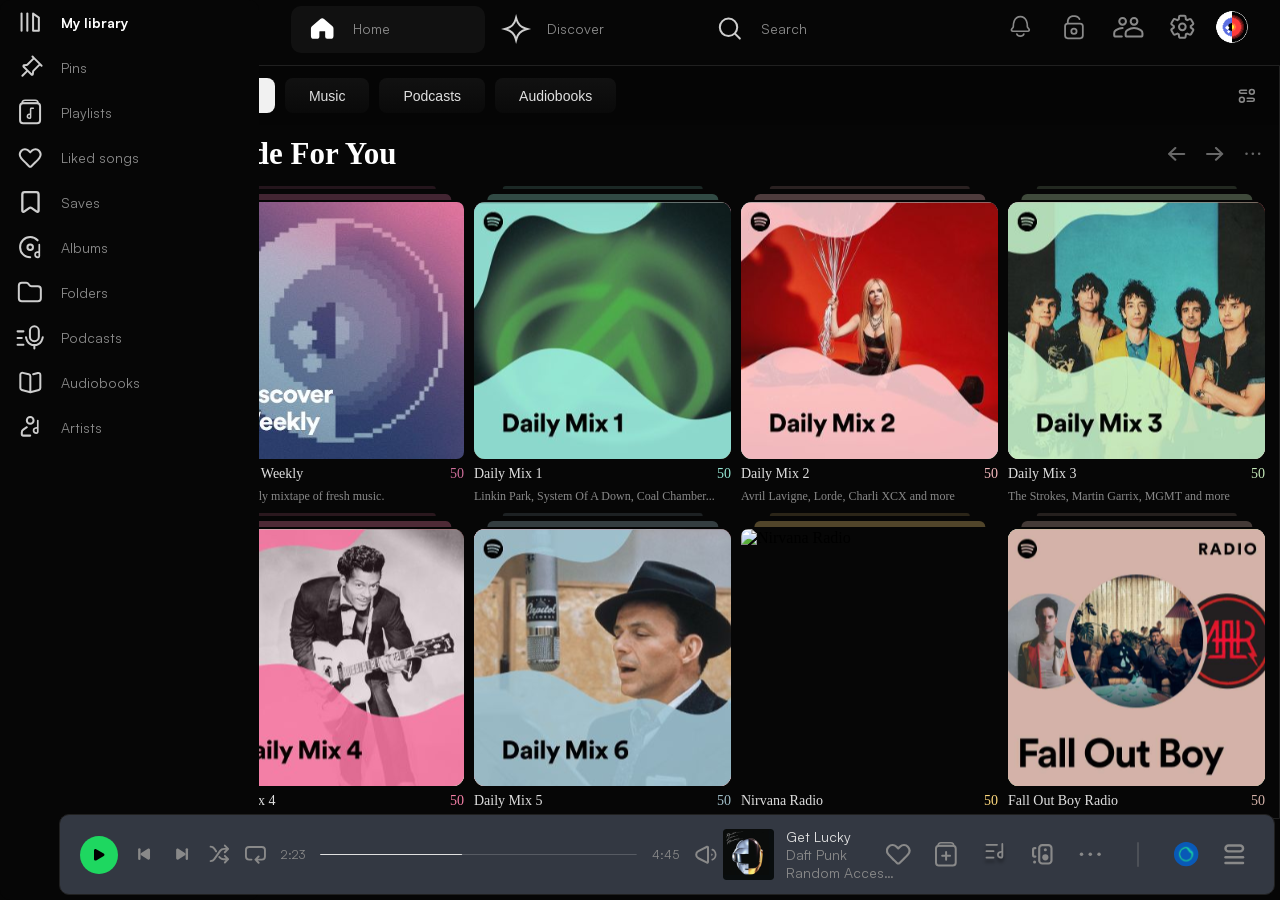
==== index.html @ 777ef6e4 "mobile-home-add-icon" ====
<!doctype html>
<html lang="en">
  <head>
    <meta charset="UTF-8" />
    <meta name="viewport" content="width=device-width, initial-scale=1.0" />
    <title>Spitify - exam group project</title>
    <link rel="stylesheet" href="/assets/fonts/fonts.css" />
    <link rel="stylesheet" href="css/style.css" />
  </head>

  <body>
    <!-- Khatia -->
    <!-- desctop header -->
    <header class="header">
      <!-- TOP NAVIGATION -->
      <nav class="header-nav">
        <ul class="nav-list">
          <li class="nav-item library-list-active">
            <a href="#">
              <img src="assets/icons/home.svg" alt="Homeicon" />
              <span>Home</span>
            </a>
          </li>

          <li class="nav-item">
            <a href="#">
              <img src="assets/icons/discover.svg" alt="Discovericon" />
              <span>Discover</span>
            </a>
          </li>

          <li class="nav-item">
            <a href="#">
              <img src="assets/icons/search.svg" alt="Search icon" />
              <span>Search</span>
            </a>
          </li>
        </ul>
      </nav>

      <!-- RIGHT SIDE ICONS -->
      <div class="header-actions">
        <button class="icon-btn">
          <img src="assets/icons/bell.svg" alt="Notifications" />
        </button>

        <button class="icon-btn">
          <img src="assets/icons/lock.svg" alt="Security" />
        </button>

        <button class="icon-btn">
          <img src="assets/icons/users.svg" alt="Users" />
        </button>

        <button class="icon-btn">
          <img src="assets/icons/settings.svg" alt="Settings" />
        </button>

        <button class="icon-btn avatar-btn">
          <img src="assets/icons/Sprite-0002 1.svg" alt="Profile" />
        </button>
      </div>
    </header>

    <!-- responsive-nav -->
    <section class="responsive-nav">
      <div>
        <a href="#">
          <img src="assets/icons/home-responsive.svg" alt="home-responsive" />
        </a>
        <p>Home</p>
      </div>
      <div>
        <a href="#">
          <img
            src="assets/icons/discover-responsive.svg"
            alt="discover-responsive"
          />
        </a>
        <p>Discover</p>
      </div>
      <div>
        <a href="#">
          <img
            src="assets/icons/search-responsive.svg"
            alt="search-responsive"
          />
        </a>
        <p>Search</p>
      </div>
      <div>
        <a href="#">
          <img
            src="assets/icons/library-responsive.svg"
            alt="library-responsive"
          />
        </a>
        <p>Library</p>
      </div>
      <div>
        <a href="#">
          <img src="assets/icons/ME-responsive.svg" alt="me-responsive" />
        </a>
        <p>Me</p>
      </div>
    </section>

    <!-- Khatia -->
    <!-- sidebar -->
    <aside class="sidebar">
      <nav class="library">
        <!-- <div class="library-header">
            <a href="#" class="library-title-link">
            </a>
          </div> -->
        <ul class="library-list">
          <li>
            <img src="/assets/icons/spotifyicon.svg" alt="library" />
            <span>My library</span>
          </li>
          <li>
            <img src="/assets/icons/pins.svg" alt="pins" />
            <span>Pins</span>
          </li>
          <li>
            <img src="assets/icons/playlist.svg" alt="playlist" />
            <span>Playlists</span>
          </li>
          <li>
            <img src="assets/icons/heart.svg" alt="heart" />
            <span>Liked songs</span>
          </li>
          <li>
            <img src="assets/icons/saves.svg" alt="saves" />
            <span>Saves</span>
          </li>
          <li>
            <img src="assets/icons/albums.svg" alt="album" />
            <span>Albums</span>
          </li>
          <li>
            <img src="assets/icons/folders.svg" alt="folders" />
            <span>Folders</span>
          </li>
          <li>
            <img src="assets/icons/podcasts.svg" alt="podcast" />
            <span>Podcasts</span>
          </li>
          <li>
            <img src="assets/icons/audiobooks.svg" alt="audiobooks" />
            <span>Audiobooks</span>
          </li>
          <li>
            <img src="assets/icons/artists.svg" alt="artists" />
            <span>Artists</span>
          </li>
        </ul>
      </nav>
    </aside>

    <main class="main-content">
      <section class="filters-section" aria-label="Content filters">
        <div class="filters">
          <button class="filter filter--active" type="button">All</button>
          <button class="filter" type="button">Music</button>
          <button class="filter" type="button">Podcasts</button>
          <button class="filter" type="button">Audiobooks</button>
        </div>

        <div class="filters-layout-action">
          <button class="icon-action" type="button" aria-label="Change layout">
            <img
              src="assets/icons/discover-icons/mobile-home-add-icon.svg"
              class="icon-action__icon"
              alt="Layout"
            />
          </button>
        </div>
      </section>

      <div class="content-wrapper">
        <section class="catalogue">
          <div class="catalogue-top">
            <h2 class="catalogue-title">Made For You</h2>

            <div class="catalogue-actions">
              <button class="catalogue-btn" type="button" aria-label="Previous">
                <img
                  src="assets/icons/card-icons/arrow-left.svg"
                  alt="Previous"
                />
              </button>
              <button class="catalogue-btn" type="button" aria-label="Next">
                <img
                  src="assets/icons/card-icons/arrow-right-top.svg"
                  alt="Next"
                />
              </button>
              <button
                class="catalogue-btn"
                type="button"
                aria-label="More options"
              >
                <img src="assets/icons/card-icons/dots.svg" alt="More" />
              </button>
            </div>
          </div>

          <div class="catalogue-grid">
            <article class="music-card">
              <a href="#" class="music-card__link">
                <div class="music-card__image-wrap">
                  <img
                    src="assets/icons/card-icons/card-1.svg"
                    class="music-card__image"
                    alt="Discover Weekly"
                  />
                </div>
                <div class="music-card__meta">
                  <span class="music-card__type">Discover Weekly</span>
                  <span class="music-card__count">50</span>
                </div>
                <p class="music-card__desc">
                  Your weekly mixtape of fresh music.
                </p>
              </a>
            </article>

            <article class="music-card">
              <a href="#" class="music-card__link">
                <div class="music-card__image-wrap">
                  <img
                    src="assets/icons/card-icons/card-2.svg"
                    class="music-card__image"
                    alt="Daily Mix 1"
                  />
                </div>
                <div class="music-card__meta">
                  <span class="music-card__type">Daily Mix 1</span>
                  <span class="music-card__count">50</span>
                </div>
                <p class="music-card__desc">
                  Linkin Park, System Of A Down, Coal Chamber...
                </p>
              </a>
            </article>

            <article class="music-card">
              <a href="#" class="music-card__link">
                <div class="music-card__image-wrap">
                  <img
                    src="assets/icons/card-icons/card-3.svg"
                    class="music-card__image"
                    alt="Daily Mix 2"
                  />
                </div>
                <div class="music-card__meta">
                  <span class="music-card__type">Daily Mix 2</span>
                  <span class="music-card__count">50</span>
                </div>
                <p class="music-card__desc">
                  Avril Lavigne, Lorde, Charli XCX and more
                </p>
              </a>
            </article>

            <article class="music-card">
              <a href="#" class="music-card__link">
                <div class="music-card__image-wrap">
                  <img
                    src="assets/icons/card-icons/card-4.svg"
                    class="music-card__image"
                    alt="Daily Mix 3"
                  />
                </div>
                <div class="music-card__meta">
                  <span class="music-card__type">Daily Mix 3</span>
                  <span class="music-card__count">50</span>
                </div>
                <p class="music-card__desc">
                  The Strokes, Martin Garrix, MGMT and more
                </p>
              </a>
            </article>

            <article class="music-card">
              <a href="#" class="music-card__link">
                <div class="music-card__image-wrap">
                  <img
                    src="assets/icons/card-icons/card-5.svg"
                    class="music-card__image"
                    alt="Daily Mix 4"
                  />
                </div>
                <div class="music-card__meta">
                  <span class="music-card__type">Daily Mix 4</span>
                  <span class="music-card__count">50</span>
                </div>
                <p class="music-card__desc">
                  Chuck Berry, Elvis Presley, Roy Orbison and more
                </p>
              </a>
            </article>

            <article class="music-card">
              <a href="#" class="music-card__link">
                <div class="music-card__image-wrap">
                  <img
                    src="assets/icons/card-icons/card-6.svg"
                    class="music-card__image"
                    alt="Daily Mix 5"
                  />
                </div>
                <div class="music-card__meta">
                  <span class="music-card__type">Daily Mix 5</span>
                  <span class="music-card__count">50</span>
                </div>
                <p class="music-card__desc">
                  Frank Sinatra, Gerhard Trede, Dean Martin and more
                </p>
              </a>
            </article>

            <article class="music-card">
              <a href="#" class="music-card__link">
                <div class="music-card__image-wrap">
                  <img
                    src="assets/icons/card-icons/card-7.svg"
                    class="music-card__image"
                    alt="Nirvana Radio"
                  />
                </div>
                <div class="music-card__meta">
                  <span class="music-card__type">Nirvana Radio</span>
                  <span class="music-card__count">50</span>
                </div>
                <p class="music-card__desc">
                  The Strokes, Martin Garrix, MGMT and more
                </p>
              </a>
            </article>

            <article class="music-card">
              <a href="#" class="music-card__link">
                <div class="music-card__image-wrap">
                  <img
                    src="assets/icons/card-icons/card-8.svg"
                    class="music-card__image"
                    alt="Fall Out Boy Radio"
                  />
                </div>
                <div class="music-card__meta">
                  <span class="music-card__type">Fall Out Boy Radio</span>
                  <span class="music-card__count">50</span>
                </div>
                <p class="music-card__desc">
                  With Panic! At The Disco, The All-American Rejects...
                </p>
              </a>
            </article>
          </div>
        </section>

        <section class="catalogue">
          <div class="catalogue-top">
            <h2 class="catalogue-title">Your top mixes</h2>

            <div class="catalogue-actions">
              <button class="catalogue-btn" type="button" aria-label="Previous">
                <img
                  src="assets/icons/card-icons/arrow-left.svg"
                  alt="Previous"
                />
              </button>
              <button class="catalogue-btn" type="button" aria-label="Next">
                <img
                  src="assets/icons/card-icons/arrow-right-top.svg"
                  alt="Next"
                />
              </button>
              <button
                class="catalogue-btn"
                type="button"
                aria-label="More options"
              >
                <img src="assets/icons/card-icons/dots.svg" alt="More" />
              </button>
            </div>
          </div>

          <div class="catalogue-grid">
            <article class="mix-card">
              <a href="#" class="mix-card__link">
                <div class="mix-card__image-wrap">
                  <img
                    src="assets/icons/card-icons/mix1.svg"
                    class="mix-card__image"
                    alt="Rock Mix"
                  />
                </div>
                <div class="mix-card__meta">
                  <span class="mix-card__type">Rock Mix</span>
                  <span class="mix-card__count">50</span>
                </div>
                <p class="mix-card__desc">
                  Red Hot Chili Peppers, R.E.M., Guns N’ Roses...
                </p>
              </a>
            </article>

            <article class="mix-card">
              <a href="#" class="mix-card__link">
                <div class="mix-card__image-wrap">
                  <img
                    src="assets/icons/card-icons/mix2.svg"
                    class="mix-card__image"
                    alt="Chill Mix"
                  />
                </div>
                <div class="mix-card__meta">
                  <span class="mix-card__type">Chill Mix</span>
                  <span class="mix-card__count">50</span>
                </div>
                <p class="mix-card__desc">
                  MF DOOM, Daft Punk, The Chainsmokers, and more
                </p>
              </a>
            </article>

            <article class="mix-card">
              <a href="#" class="mix-card__link">
                <div class="mix-card__image-wrap">
                  <img
                    src="assets/icons/card-icons/mix3.svg"
                    class="mix-card__image"
                    alt="Pop Mix"
                  />
                </div>
                <div class="mix-card__meta">
                  <span class="mix-card__type">Pop Mix</span>
                  <span class="mix-card__count">50</span>
                </div>
                <p class="mix-card__desc">
                  Red Hot Chili Peppers, R.E.M., Guns N' Roses...
                </p>
              </a>
            </article>

            <article class="mix-card">
              <a href="#" class="mix-card__link">
                <div class="mix-card__image-wrap">
                  <img
                    src="assets/icons/card-icons/mix4.svg"
                    class="mix-card__image"
                    alt="Daft Punk Mix"
                  />
                </div>
                <div class="mix-card__meta">
                  <span class="mix-card__type">Daft Punk Mix</span>
                  <span class="mix-card__count">50</span>
                </div>
                <p class="mix-card__desc">Daft Punk, MGMT, Muse and more</p>
              </a>
            </article>

            <article class="mix-card">
              <a href="#" class="mix-card__link">
                <div class="mix-card__image-wrap">
                  <img
                    src="assets/icons/card-icons/mix5.svg"
                    class="mix-card__image"
                    alt="Happy Mix"
                  />
                </div>
                <div class="mix-card__meta">
                  <span class="mix-card__type">Happy Mix</span>
                  <span class="mix-card__count">50</span>
                </div>
                <p class="mix-card__desc">
                  The Turtles, Van Morrison, ABBA and more
                </p>
              </a>
            </article>

            <article class="mix-card">
              <a href="#" class="mix-card__link">
                <div class="mix-card__image-wrap">
                  <img
                    src="assets/icons/card-icons/mix6.svg"
                    class="mix-card__image"
                    alt="David Bowie Mix"
                  />
                </div>
                <div class="mix-card__meta">
                  <span class="mix-card__type">David Bowie Mix</span>
                  <span class="mix-card__count">50</span>
                </div>
                <p class="mix-card__desc">Soft Cell, The Who and The Clash</p>
              </a>
            </article>

            <article class="mix-card">
              <a href="#" class="mix-card__link">
                <div class="mix-card__image-wrap">
                  <img
                    src="assets/icons/card-icons/mix7.svg"
                    class="mix-card__image"
                    alt="Upbeat Mix"
                  />
                </div>
                <div class="mix-card__meta">
                  <span class="mix-card__type">Upbeat Mix</span>
                  <span class="mix-card__count">50</span>
                </div>
                <p class="mix-card__desc">
                  Kylie Minogue, Charli XCX, Cage The Elephant and...
                </p>
              </a>
            </article>

            <article class="mix-card">
              <a href="#" class="mix-card__link">
                <div class="mix-card__image-wrap">
                  <img
                    src="assets/icons/card-icons/mix8.svg"
                    class="mix-card__image"
                    alt="60s Mix"
                  />
                </div>
                <div class="mix-card__meta">
                  <span class="mix-card__type">60s Mix</span>
                  <span class="mix-card__count">50</span>
                </div>
                <p class="mix-card__desc">
                  Chuck Berry, Skeeter David, Van Morrison and...
                </p>
              </a>
            </article>
          </div>
        </section>

        <section class="catalogue catalogue-artists">
          <div class="catalogue-top">
            <h2 class="catalogue-title">Your favorite artists</h2>

            <div class="catalogue-actions">
              <button class="catalogue-btn" type="button" aria-label="Previous">
                <img
                  src="assets/icons/card-icons/arrow-left.svg"
                  alt="Previous"
                />
              </button>
              <button class="catalogue-btn" type="button" aria-label="Next">
                <img
                  src="assets/icons/card-icons/arrow-right-top.svg"
                  alt="Next"
                />
              </button>
              <button
                class="catalogue-btn"
                type="button"
                aria-label="More options"
              >
                <img src="assets/icons/card-icons/dots.svg" alt="More" />
              </button>
            </div>
          </div>

          <div class="artists-grid">
            <article class="artist-card">
              <a href="#" class="artist-card__link">
                <img
                  src="assets/icons/card-icons/artist1.svg"
                  class="artist-image"
                  alt="Artist 1"
                />
              </a>
            </article>

            <article class="artist-card">
              <a href="#" class="artist-card__link">
                <img
                  src="assets/icons/card-icons/artist2.svg"
                  class="artist-image"
                  alt="Artist 2"
                />
              </a>
            </article>

            <article class="artist-card">
              <a href="#" class="artist-card__link">
                <img
                  src="assets/icons/card-icons/artist3.svg"
                  class="artist-image"
                  alt="Artist 3"
                />
              </a>
            </article>
          </div>
        </section>
      </div>
    </main>

    <!-- footer player -->
    <!-- Ani -->
    <footer class="footer-player">
      <!--Player left section-->
      <section class="player-left">
        <div class="left-side-icons">
          <button class="btn-play" aria-label="Start" id="start-btn">
            <img
              src="./assets/icons/player-icons/player-start-icon.svg"
              alt="Start button"
            />
          </button>
          <button
            class="btn-play when-click"
            aria-label="Play"
            id="playing-btn"
          >
            <img
              src="./assets/icons/player-icons/player-playing-icon.svg"
              alt="Plaing button"
            />
          </button>
          <button class="btn-icon" aria-label="Previous">
            <img
              src="./assets/icons/player-icons/player-left-arrow.svg"
              alt="Previous"
              class="btn-icon__svg"
            />
          </button>
          <button class="btn-icon" aria-label="Next">
            <img
              src="./assets/icons/player-icons/player-right-arrow.svg"
              alt="Next"
              class="btn-icon__svg"
            />
          </button>
          <button class="btn-icon" aria-label="Shuffle">
            <img
              src="./assets/icons/player-icons/player-shuffle-icon.svg"
              alt="Shuffle"
              class="btn-icon__svg btn-icon__svg--active"
            />
          </button>
          <button class="btn-icon" aria-label="Repeat">
            <img
              src="./assets/icons/player-icons/player-resume-icon.svg"
              alt="Repeat"
              class="btn-icon__svg"
            />
          </button>
          <time class="player-time">2:23</time>
          <img
            class="player__progress-line"
            src="./assets/icons/player-icons/player-line.svg"
            alt="progress line"
          />
          <time class="player-time">4:45</time>
          <button class="voice-btn" aria-label="Voice Control">
            <img
              src="./assets/icons/player-icons/player-voice-icon.svg"
              alt="Voice control"
              class="btn-icon__svg"
            />
          </button>
          <audio
            src="./assets/icons/player-icons/player-mp3/DaftPunk-GetLucky.mp3"
            id="music-file"
          ></audio>
        </div>
      </section>

      <!--Player center section-->
      <section class="player-center">
        <div class="progress-container">
          <div class="mini-track">
            <img
              src="./assets/icons/player-icons/player-album-icon.svg"
              alt="Get Lucky Cover"
              class="mini-track__img"
            />
            <div class="mini-track__text">
              <h4 class="mini-track__title desktop-text">Get Lucky</h4>
              <!--in mobile it will be hidden-->
              <h4 class="mini-track__title mobile-text">
                Get Lucky (feat. Pharrell Williams and Nile Rodgers)
                <!--in desktop it will be hidden-->
              </h4>
              <p class="mini-track__artist">Daft Punk</p>
              <p class="mini-track__album">Random Access Memories</p>
            </div>
          </div>
        </div>
      </section>

      <!--Player right section-->
      <section class="player-right">
        <div class="footer-right-icons">
          <button class="btn-icon">
            <img
              src="./assets/icons/player-icons/player-heart-icon.svg"
              alt="Like"
              class="btn-icon__svg"
            />
          </button>
          <button class="btn-icon">
            <img
              src="./assets/icons/player-icons/player-square-icon.svg"
              alt="Add"
              class="btn-icon__svg"
            />
          </button>
          <button class="btn-icon">
            <img
              src="./assets/icons/player-icons/player-music-icon.svg"
              alt="Microphone"
              class="btn-icon__svg"
            />
          </button>
          <button class="btn-icon">
            <img
              src="./assets/icons/player-icons/player-mobiles-icon.svg"
              alt="Layer Group"
              class="btn-icon__svg"
            />
          </button>
          <button class="btn-icon">
            <img
              src="./assets/icons/player-icons/player-dots-icon.svg"
              alt="Dots"
              class="btn-icon__svg"
            />
          </button>
          <span class="btn-icon">
            <img
              src="./assets/icons/player-icons/player-right-line-icon.svg"
              alt="line"
              class="btn-icon__svg"
            />
          </span>

          <div class="btn-icon">
            <img
              src="./assets/icons/player-icons/player-blue-icon.svg"
              alt="profile icon"
              class="btn-icon__svg"
            />
          </div>

          <button class="btn-icon">
            <img
              src="./assets/icons/player-icons/player-burger-icon.svg"
              alt="burger icon"
              class="btn-icon__svg"
            />
          </button>
        </div>
      </section>
    </footer>
    <script src="script.js"></script>
  </body>
</html>
---- assets/fonts/fonts.css ----
@font-face {
    font-family: 'Satoshi';
    src: url('./Satoshi_Complete/Fonts/TTF/Satoshi-Variable.ttf');
}
---- css/style.css ----
/* ============================
   SPOTIFY PROJECT VARIABLES
   ============================ */
/* =====================
   Flexbox Layout Mixin
   ===================== */
/* =====================
   Text Truncate Mixin
   ===================== */
/* =====================
   Text Fade Right Mixin
   ===================== */
/* =====================
   Hide Elements Mixin
   ===================== */
.responsive-nav {
  display: none;
}

@media (max-width: 1086px) {
  .header-actions .icon-btn:not(:last-child) {
    display: none;
  }
}
@media (max-width: 1020px) {
  .nav-item.active {
    background-color: transparent;
    border-radius: 0;
  }
}
@media (max-width: 768px) {
  .header {
    display: none !important;
  }
  .sidebar {
    display: none;
  }
  .main-layout {
    background-color: black;
  }
  .responsive-nav {
    position: fixed;
    bottom: 0;
    left: 0;
    width: 100%;
    z-index: 1500;
    position: fixed;
    bottom: 0;
    height: 95px;
    display: flex;
    align-items: center;
    justify-content: space-around;
    text-align: center;
    background: linear-gradient(180deg, rgba(17, 17, 17, 0.85) 0%, #111111 42.62%);
  }
  .responsive-nav div {
    display: flex;
    flex-direction: column;
    align-items: center;
    justify-content: center;
    gap: 6px;
  }
  .responsive-nav p {
    color: #898989;
    font-family: "Satoshi";
    font-size: 12px;
    letter-spacing: 3%;
    margin: 0;
  }
}
html,
body {
  height: 100%;
  margin: 0;
  overflow: hidden;
}

.main-content {
  width: 100%;
  min-width: 0;
  min-height: 0;
  height: 100%;
  flex: 1 1 auto;
  background: #060606;
  border: 1px solid #202020;
  border-radius: 10px 0 0 10px;
  display: flex;
  flex-direction: column;
  overflow-x: hidden;
  overflow-y: auto;
  scrollbar-width: none;
  -ms-overflow-style: none;
}
.main-content::-webkit-scrollbar {
  width: 0;
  height: 0;
  display: none;
}

.filters-section {
  position: sticky;
  top: 0;
  z-index: 20;
  min-height: 59px;
  padding: 0 16px;
  display: flex;
  align-items: center;
  justify-content: space-between;
  background: rgba(6, 6, 6, 0.88);
  backdrop-filter: blur(40px);
}

.filters {
  display: inline-flex;
  align-items: center;
  gap: 10px;
  min-height: 35px;
}

.filter {
  height: 35px;
  padding: 0 24px;
  border: none;
  border-radius: 8px;
  display: inline-flex;
  align-items: center;
  justify-content: center;
  background: linear-gradient(180deg, rgba(19, 19, 19, 0.9) 0%, rgba(10, 10, 10, 0.9) 100%);
  color: #e0e0e0;
  font-size: 14px;
  line-height: 1;
  cursor: pointer;
}
.filter--active {
  background: #f1f1f1;
  color: #111;
  font-weight: 600;
}

.filters-layout-action {
  display: flex;
  align-items: center;
}

.icon-action__icon {
  width: 41px !important;
  height: 41px !important;
}

.icon-action {
  width: 32px;
  height: 32px;
  border: none;
  border-radius: 50%;
  display: inline-flex;
  align-items: center;
  justify-content: center;
  background: transparent;
  cursor: pointer;
}
.icon-action__icon {
  width: 18px;
  height: 18px;
  object-fit: contain;
  display: block;
}

.content-wrapper {
  padding: 12px 14px 140px;
  display: flex;
  flex-direction: column;
  gap: 32px;
}

.catalogue {
  display: flex;
  flex-direction: column;
  gap: 15px;
}
.catalogue-top {
  display: flex;
  align-items: center;
  justify-content: space-between;
  gap: 16px;
}
.catalogue-title {
  color: #fff;
  font-size: 31px;
  font-weight: 700;
  line-height: 1.1;
  margin: 0;
}
.catalogue-actions {
  display: flex;
  align-items: center;
  gap: 14px;
}
.catalogue-btn {
  width: 24px;
  height: 24px;
  border: none;
  background: transparent;
  display: inline-flex;
  align-items: center;
  justify-content: center;
  cursor: pointer;
}
.catalogue-btn img {
  width: 18px;
  height: 18px;
  object-fit: contain;
  opacity: 0.75;
  display: block;
}
.catalogue-grid {
  display: grid;
  grid-template-columns: repeat(8, minmax(0, 1fr));
  gap: 10px;
  align-items: start;
}

.artists-grid {
  display: grid;
  grid-template-columns: repeat(8, minmax(0, 1fr));
  gap: 16px;
  align-items: start;
}

.music-card,
.mix-card,
.artist-card {
  width: 100%;
  min-width: 0;
}

.music-card__link,
.mix-card__link {
  width: 100%;
  display: flex;
  flex-direction: column;
  text-decoration: none;
  color: inherit;
}
.music-card__image-wrap,
.mix-card__image-wrap {
  position: relative;
  width: 100%;
  aspect-ratio: 1/1;
  margin-top: 16px;
  border-radius: 7.25px;
  overflow: visible;
}
.music-card__image-wrap::before, .music-card__image-wrap::after,
.mix-card__image-wrap::before,
.mix-card__image-wrap::after {
  content: "";
  position: absolute;
  left: 50%;
  transform: translateX(-50%);
  pointer-events: none;
}
.music-card__image-wrap::before,
.mix-card__image-wrap::before {
  top: -8px;
  width: 90%;
  height: 6px;
  border-top-left-radius: 7.25px;
  border-top-right-radius: 7.25px;
  z-index: 0;
}
.music-card__image-wrap::after,
.mix-card__image-wrap::after {
  top: -16px;
  width: 78%;
  height: 3px;
  border-top-left-radius: 7.25px;
  border-top-right-radius: 7.25px;
  z-index: 1;
}
.music-card__image,
.mix-card__image {
  position: relative;
  z-index: 2;
  width: 100%;
  height: 100%;
  object-fit: cover;
  border-radius: 7.25px;
  display: block;
}
.music-card__meta,
.mix-card__meta {
  margin-top: 8px;
  display: flex;
  align-items: center;
  justify-content: space-between;
  gap: 8px;
}
.music-card__type, .music-card__count,
.mix-card__type,
.mix-card__count {
  font-size: 14px;
  line-height: 1;
  white-space: nowrap;
}
.music-card__type,
.mix-card__type {
  color: #e0e0e0;
}
.music-card__count,
.mix-card__count {
  flex-shrink: 0;
}
.music-card__desc,
.mix-card__desc {
  margin-top: 8px;
  color: #898989;
  font-size: 12px;
  line-height: 1.2;
  display: -webkit-box;
  -webkit-box-orient: vertical;
  -webkit-line-clamp: 2;
  line-clamp: 2;
  overflow: hidden;
}

.artist-card__link {
  width: 100%;
  display: flex;
  text-decoration: none;
  color: inherit;
}
.artist-card__image {
  width: 100%;
  aspect-ratio: 1/1;
  object-fit: contain;
  display: block;
}

/* Music card colors */
.music-card:nth-child(1) .music-card__image-wrap::before {
  background: rgba(206, 110, 154, 0.3);
}
.music-card:nth-child(1) .music-card__image-wrap::after {
  background: rgba(206, 110, 154, 0.15);
}
.music-card:nth-child(1) .music-card__count {
  color: #ce6e9a;
}
.music-card:nth-child(2) .music-card__image-wrap::before {
  background: rgba(149, 230, 211, 0.3);
}
.music-card:nth-child(2) .music-card__image-wrap::after {
  background: rgba(149, 230, 211, 0.15);
}
.music-card:nth-child(2) .music-card__count {
  color: #95e6d3;
}
.music-card:nth-child(3) .music-card__image-wrap::before {
  background: rgba(244, 184, 189, 0.3);
}
.music-card:nth-child(3) .music-card__image-wrap::after {
  background: rgba(244, 184, 189, 0.15);
}
.music-card:nth-child(3) .music-card__count {
  color: #f4b8bd;
}
.music-card:nth-child(4) .music-card__image-wrap::before {
  background: rgba(195, 231, 183, 0.3);
}
.music-card:nth-child(4) .music-card__image-wrap::after {
  background: rgba(195, 231, 183, 0.15);
}
.music-card:nth-child(4) .music-card__count {
  color: #c3e7b7;
}
.music-card:nth-child(5) .music-card__image-wrap::before {
  background: rgba(243, 127, 166, 0.3);
}
.music-card:nth-child(5) .music-card__image-wrap::after {
  background: rgba(243, 127, 166, 0.15);
}
.music-card:nth-child(5) .music-card__count {
  color: #f37fa6;
}
.music-card:nth-child(6) .music-card__image-wrap::before {
  background: rgba(160, 190, 200, 0.3);
}
.music-card:nth-child(6) .music-card__image-wrap::after {
  background: rgba(160, 190, 200, 0.15);
}
.music-card:nth-child(6) .music-card__count {
  color: #a0bec8;
}
.music-card:nth-child(7) .music-card__image-wrap::before {
  background: rgba(253, 216, 125, 0.3);
}
.music-card:nth-child(7) .music-card__image-wrap::after {
  background: rgba(253, 216, 125, 0.15);
}
.music-card:nth-child(7) .music-card__count {
  color: #fdd87d;
}
.music-card:nth-child(8) .music-card__image-wrap::before {
  background: rgba(212, 178, 169, 0.3);
}
.music-card:nth-child(8) .music-card__image-wrap::after {
  background: rgba(212, 178, 169, 0.15);
}
.music-card:nth-child(8) .music-card__count {
  color: #d4b2a9;
}

/* Mix card colors */
.mix-card:nth-child(1) .mix-card__image-wrap::before {
  background: rgba(199, 255, 0, 0.3);
}
.mix-card:nth-child(1) .mix-card__image-wrap::after {
  background: rgba(199, 255, 0, 0.15);
}
.mix-card:nth-child(1) .mix-card__count {
  color: #c7ff00;
}
.mix-card:nth-child(2) .mix-card__image-wrap::before {
  background: rgba(255, 228, 0, 0.3);
}
.mix-card:nth-child(2) .mix-card__image-wrap::after {
  background: rgba(255, 228, 0, 0.15);
}
.mix-card:nth-child(2) .mix-card__count {
  color: #ffe400;
}
.mix-card:nth-child(3) .mix-card__image-wrap::before {
  background: rgba(110, 231, 255, 0.3);
}
.mix-card:nth-child(3) .mix-card__image-wrap::after {
  background: rgba(110, 231, 255, 0.15);
}
.mix-card:nth-child(3) .mix-card__count {
  color: #6ee7ff;
}
.mix-card:nth-child(4) .mix-card__image-wrap::before {
  background: rgba(59, 91, 255, 0.3);
}
.mix-card:nth-child(4) .mix-card__image-wrap::after {
  background: rgba(59, 91, 255, 0.15);
}
.mix-card:nth-child(4) .mix-card__count {
  color: #3b5bff;
}
.mix-card:nth-child(5) .mix-card__image-wrap::before {
  background: rgba(255, 214, 231, 0.3);
}
.mix-card:nth-child(5) .mix-card__image-wrap::after {
  background: rgba(255, 214, 231, 0.15);
}
.mix-card:nth-child(5) .mix-card__count {
  color: #ffd6e7;
}
.mix-card:nth-child(6) .mix-card__image-wrap::before {
  background: rgba(255, 184, 74, 0.3);
}
.mix-card:nth-child(6) .mix-card__image-wrap::after {
  background: rgba(255, 184, 74, 0.15);
}
.mix-card:nth-child(6) .mix-card__count {
  color: #ffb84a;
}
.mix-card:nth-child(7) .mix-card__image-wrap::before {
  background: rgba(0, 255, 198, 0.3);
}
.mix-card:nth-child(7) .mix-card__image-wrap::after {
  background: rgba(0, 255, 198, 0.15);
}
.mix-card:nth-child(7) .mix-card__count {
  color: #00ffc6;
}
.mix-card:nth-child(8) .mix-card__image-wrap::before {
  background: rgba(255, 42, 158, 0.3);
}
.mix-card:nth-child(8) .mix-card__image-wrap::after {
  background: rgba(255, 42, 158, 0.15);
}
.mix-card:nth-child(8) .mix-card__count {
  color: #ff2a9e;
}

@media (max-width: 1400px) {
  .catalogue-grid,
  .artists-grid {
    grid-template-columns: repeat(4, minmax(0, 1fr));
  }
}
@media (max-width: 1024px) {
  .catalogue-grid,
  .artists-grid {
    grid-template-columns: repeat(3, minmax(0, 1fr));
  }
}
@media (max-width: 768px) {
  .filters-section {
    padding: 12px 16px;
  }
  .catalogue-grid,
  .artists-grid {
    grid-template-columns: repeat(2, minmax(0, 1fr));
  }
}
.header {
  background-color: #060606;
  display: flex;
  justify-content: space-between;
  align-items: center;
  font-family: "Satoshi";
  font-weight: 400;
  font-size: 14px;
  position: fixed;
  height: 54px;
  top: 0;
  left: 259px;
  right: 0;
  z-index: 2;
}

.nav-list {
  display: flex;
  color: #898989;
  justify-content: center;
  align-items: center;
  margin-top: 4px;
}

.nav-item {
  padding: 3px 95px 3px 11px;
}

.nav-item a {
  display: flex;
  align-items: center;
  justify-content: center;
  gap: 10px;
  letter-spacing: 3%;
}
.nav-item a:hover {
  color: #e0e0e0;
  transition: 0.3s ease;
}
.nav-item a img {
  filter: brightness(1.5);
}

.header-actions {
  display: flex;
  align-items: center;
  gap: 13px;
}

html, body {
  margin: 0;
  padding: 0;
  box-sizing: border-box;
}

h1, h2, h3 {
  margin: 0;
  padding: 0;
}

button {
  background: none;
  border: none;
  cursor: pointer;
  padding: 0;
  display: flex;
  align-items: center;
  outline: none;
}

.footer-player {
  position: fixed;
  bottom: 0;
  right: 0;
  width: 95%;
  max-width: 1491px;
  background-color: #333842;
  border-radius: 10px;
  border: 1px solid #202020;
  padding: 0 20px 0 20px;
  display: flex;
  justify-content: space-between;
  align-items: center;
  gap: 5px;
  height: 81px;
  margin-bottom: 5px;
  margin-right: 5px;
  z-index: 1000;
}
.footer-player .player-left {
  display: flex;
  justify-content: flex-start;
  align-items: center;
  gap: 15px;
  flex: 0 1 auto;
  min-width: 0;
}
.footer-player .player-left .left-side-icons {
  display: flex;
  justify-content: flex-start;
  align-items: center;
  gap: 15px;
  flex-shrink: 0;
}
.footer-player .player-left .btn-play {
  width: 38px;
  height: 38px;
  background-color: #1ed760;
  border-radius: 50%;
  display: flex;
  justify-content: center;
  align-items: center;
  gap: 0;
  flex-shrink: 0;
}
.footer-player .player-left .when-click {
  display: none;
}
.footer-player .player-left .player-time {
  font-family: "satoshi", sans-serif;
  font-size: 0.75rem;
  font-weight: 400;
  color: #898989;
  white-space: nowrap;
  flex-shrink: 0;
}
@media (min-width: 768px) and (max-width: 1180px) {
  .footer-player .player-left .player-time {
    display: none;
  }
}
.footer-player .player-left .player__progress-line {
  width: 100%;
  max-width: 317px;
  min-width: 50px;
  object-fit: contain;
  cursor: pointer;
}
@media (min-width: 768px) and (max-width: 1180px) {
  .footer-player .player-left .player__progress-line {
    display: none;
  }
}
.footer-player .player-center {
  flex: 1 1 0;
  min-width: 0;
}
.footer-player .player-center .mini-track {
  display: flex;
  justify-content: flex-start;
  align-items: center;
  gap: 12px;
  min-width: 0;
}
.footer-player .player-center .mini-track__img {
  width: 51px;
  height: 51px;
  border-radius: 3px;
  flex-shrink: 0;
}
.footer-player .player-center .mini-track__text {
  display: flex;
  flex-direction: column;
  min-width: 0;
}
.footer-player .player-center .mini-track__text .mobile-text {
  display: none;
}
.footer-player .player-center .mini-track__text .mini-track__title,
.footer-player .player-center .mini-track__text .mini-track__artist,
.footer-player .player-center .mini-track__text .mini-track__album {
  font-family: "satoshi", sans-serif;
  font-size: 0.875rem;
  font-weight: 400;
  margin: 0;
  overflow: hidden;
  text-overflow: ellipsis;
  white-space: nowrap;
  max-width: 100%;
}
.footer-player .player-center .mini-track__text .mini-track__title {
  color: #e0e0e0;
}
.footer-player .player-center .mini-track__text .mini-track__artist,
.footer-player .player-center .mini-track__text .mini-track__album {
  color: #898989;
}
.footer-player .player-right {
  flex: 0 1 350px;
  min-width: 300px;
  display: flex;
  justify-content: flex-end;
  align-items: center;
  gap: 0;
}
.footer-player .player-right .footer-right-icons {
  display: flex;
  justify-content: flex-start;
  align-items: center;
  gap: 8px;
}
.footer-player .player-right .footer-right-icons .btn-icon {
  width: 40px;
  height: 40px;
  display: flex;
  justify-content: center;
  align-items: center;
  gap: 0;
  padding: 0;
  background: none;
  border: none;
  transition: transform 0.2s ease, opacity 0.2s ease;
}
.footer-player .player-right .footer-right-icons .btn-icon:hover {
  transform: scale(1.05);
  opacity: 0.8;
}
.footer-player .player-right .footer-right-icons .btn-icon__svg {
  width: 25px;
  height: 25px;
  object-fit: contain;
}
@media (max-width: 768px) {
  .footer-player {
    display: flex !important;
    visibility: visible;
    opacity: 1;
    position: fixed;
    top: auto;
    left: 0;
    right: 0;
    bottom: 92px;
    background: #333842;
    width: auto;
    z-index: 99999;
  }
  .footer-player .player-left {
    order: 3;
    gap: 15px;
    flex: 0 0 auto;
  }
  .footer-player .player-left .btn-icon,
  .footer-player .player-left .player-time,
  .footer-player .player-left .player__progress-line,
  .footer-player .player-left .voice-btn {
    display: none;
  }
  .footer-player .player-left .btn-play img {
    display: none;
  }
  .footer-player .player-left .btn-play {
    background-image: url("/assets/icons/player-icons/player-start-icon-mobile.svg");
    background-color: transparent;
    width: 20px;
    height: 20px;
    padding: 0;
    background-repeat: no-repeat;
    background-position: center;
    background-size: contain;
    width: 20px;
    height: 20px;
    color: #898989;
  }
  .footer-player .player-center {
    order: 1;
    min-width: 0;
    flex: 1;
  }
  .footer-player .player-center .mini-track {
    display: flex;
    align-items: center;
  }
  .footer-player .player-center .mini-track__text {
    display: flex;
    flex-direction: column;
    min-width: 0;
  }
  .footer-player .player-center .mini-track__text .desktop-text {
    display: none;
  }
  .footer-player .player-center .mini-track__text .mobile-text {
    display: block;
    font-family: "satoshi", sans-serif;
    color: #e0e0e0;
    font-size: 0.875rem;
    white-space: nowrap;
    overflow: hidden;
    text-overflow: clip;
    -webkit-mask-image: linear-gradient(to right, black 80%, transparent 100%);
    mask-image: linear-gradient(to right, black 80%, transparent 100%);
  }
  .footer-player .player-center .mini-track__img {
    width: 43px;
    height: 43px;
    border-radius: 3px;
    flex-shrink: 0;
  }
  .footer-player .player-center .mini-track__album {
    display: none;
  }
  .footer-player .player-right {
    order: 2;
    flex: 0 0 auto;
    min-width: unset;
    width: auto;
  }
  .footer-player .player-right .footer-right-icons .btn-icon {
    display: none;
  }
  .footer-player .player-right .footer-right-icons .btn-icon:nth-child(2) {
    display: flex;
  }
  .footer-player .player-right .footer-right-icons span,
  .footer-player .player-right .footer-right-icons .btn-icon:last-child {
    display: none;
  }
}

.sidebar {
  background-color: #060606;
  color: #898989;
  border-bottom-left-radius: 10px;
  border-bottom-right-radius: 2px;
  font-family: "satoshi";
  position: fixed;
  top: 0;
  left: 0;
  width: 259px;
  height: 100vh;
}

.library-list li {
  display: flex;
  align-items: center;
  gap: 11px;
  cursor: pointer;
  padding: 8px 10px;
  font-weight: 400;
  font-size: 14px;
  letter-spacing: 3%;
}
.library-list li:hover {
  color: #e0e0e0;
  transition: 0.3s ease;
}
.library-list li img {
  filter: brightness(1.5);
}

.library-list li:first-child {
  color: #fff;
  font-weight: bold;
}

.library-list-active {
  background-color: #111111;
  border-radius: 10px;
}

body {
  display: grid;
  grid-template-columns: 15vw 1fr;
  grid-template-rows: 65px 1fr 81px;
  height: 100vh;
  margin: 0;
  background-color: #060606;
}

header {
  grid-column: 2/3;
  display: flex;
  justify-content: space-between;
  align-items: center;
  gap: 0;
  padding: 0 32px;
  background-color: rgba(6, 6, 6, 0.95);
  backdrop-filter: blur(10px);
  -webkit-backdrop-filter: blur(10px);
  z-index: 20;
}
header .navigation {
  display: flex;
  justify-content: flex-start;
  align-items: center;
  gap: 15px;
}
header .navigation a {
  display: flex;
  justify-content: center;
  align-items: center;
  gap: 15px;
  padding: 8px 16px;
  background-color: #060606;
  color: #898989;
  border-radius: 32px;
  white-space: nowrap;
  cursor: pointer;
  transition: all 0.3s linear;
  font-family: "satoshi", sans-serif;
  font-size: 14px;
  border-radius: 10px;
  gap: 15px;
}
header .navigation a:hover, header .navigation a.discover-active {
  background-color: rgba(32, 32, 32, 0.5019607843);
  color: #e0e0e0;
}
header .top-buttons {
  display: flex;
  justify-content: flex-start;
  align-items: center;
  gap: 13px;
  list-style: none;
}
header .top-buttons li img {
  cursor: pointer;
  transition: filter 0.2s linear;
}
header .top-buttons li img:hover img {
  filter: brightness(1.7);
}

.sidebar {
  grid-column: 1/2;
  grid-row: 1/3;
  background-color: #060606;
  display: flex;
  flex-direction: column;
  z-index: 30;
  border-radius: 10px;
  overflow-y: auto;
}
.sidebar li {
  height: 45px;
  display: flex;
  justify-content: flex-start;
  align-items: center;
  gap: 10px;
  padding: 5px 10px;
}
.sidebar li img {
  transition: filter 0.3s linear;
}
.sidebar li:hover a {
  color: #e0e0e0;
}
.sidebar li:hover img {
  filter: brightness(1.5);
}
.sidebar li .arrow-icon {
  justify-self: end;
}
.sidebar li a {
  font-family: "satoshi", sans-serif;
  font-size: 14px;
  display: flex;
  justify-content: flex-start;
  align-items: center;
  gap: 10px;
  transition: color 0.3s linear;
  width: calc(15vw - 10px);
  gap: 10px;
  color: #898989;
}

.sidebar-wrapper {
  height: 98vh;
  border-radius: 5px;
  margin: 5px 5px;
  display: flex;
  flex-direction: column;
  gap: 5px;
  transition: background-color 0.3s linear;
}

.sidebar-wrapper:hover .library img {
  content: url("/assets/icons/discover-icons/my-library-icon.svg");
}
.sidebar-wrapper:hover {
  background-color: #111111;
}

main {
  grid-column: 2/3;
  grid-row: 2/3;
  overflow-y: auto;
  display: block;
  position: relative;
}
main::-webkit-scrollbar {
  display: none;
}
main {
  scrollbar-width: none;
  -ms-overflow-style: none;
}
main .discover-wrapper {
  padding: 0 20px;
}
main .discover-wrapper .buttons-for-discover {
  position: sticky;
  top: 0;
  z-index: 90;
  background-color: rgba(6, 6, 6, 0.8);
  backdrop-filter: blur(15px);
  -webkit-backdrop-filter: blur(15px);
  padding: 2px 0px;
  margin-left: -25px;
  margin-right: -25px;
}
main .discover-wrapper .buttons-for-discover ul {
  display: flex;
  justify-content: flex-start;
  align-items: center;
  gap: 10px;
  list-style: none;
  gap: 10px;
  margin-bottom: 15px;
  flex-wrap: wrap;
}
main .discover-wrapper .buttons-for-discover ul::-webkit-scrollbar {
  display: none;
}
main .discover-wrapper .buttons-for-discover ul li {
  padding: 8px 16px;
  background-color: rgba(32, 32, 32, 0.5019607843);
  color: #e0e0e0;
  border-radius: 32px;
  white-space: nowrap;
  cursor: pointer;
  transition: all 0.3s linear;
  font-family: "satoshi", sans-serif;
  font-size: 14px;
  border-radius: 10px;
}
main .discover-wrapper .buttons-for-discover ul li.music-active {
  background-color: #e0e0e0;
  color: #111111;
}
main .discover-wrapper .buttons-for-discover ul li a {
  font-family: "satoshi", sans-serif;
  font-size: 14px;
  text-decoration: none;
}
main .discover-wrapper .buttons-for-discover ul li:hover {
  background-color: rgba(255, 255, 255, 0.2);
}
main .discover-cataloge {
  display: flex;
  justify-content: flex-start;
  align-items: stretch;
  gap: 60px;
  flex-direction: column;
  padding: 50px;
  background: linear-gradient(to bottom, rgba(140, 216, 204, 0.14), rgba(149, 17, 190, 0.14), rgba(255, 82, 2, 0.14), rgba(36, 40, 97, 0.14));
}
main li {
  display: flex;
  align-items: flex-start;
  gap: 40px;
}
main .discover-theme {
  flex-shrink: 0;
}
main .discover-theme-cover {
  width: 390px;
  height: 612px;
  object-fit: cover;
  border-radius: 10px;
  box-shadow: 0 8px 24px rgba(0, 0, 0, 0.5);
}
main .discover-music-info {
  display: flex;
  justify-content: flex-start;
  align-items: flex-end;
  gap: 24px;
  margin-top: 185px;
  font-family: "satoshi", sans-serif;
}
main .discover-music-info-cover {
  width: 184px;
  height: 193px;
  border-radius: 5px;
  box-shadow: 0 4px 12px rgba(0, 0, 0, 0.3);
}
main .discover-music-info-text h2 {
  font-size: 30px;
  margin: 0 0 16px 0;
  color: #e0e0e0;
}
main .discover-music-info-text p {
  color: #898989;
  font-size: 14px;
  margin-bottom: 24px;
}
main .discover-music-info-text .spotify-title {
  font-weight: bold;
  color: #e0e0e0;
}
main .discover-music-info-text .discover-music-buttons {
  display: flex;
  justify-content: flex-start;
  align-items: center;
  gap: 20px;
  margin-bottom: 24px;
}
main .discover-music-info-text .discover-music-buttons > img {
  cursor: pointer;
  opacity: 0.7;
  transition: 0.2s;
  width: 40px;
  height: 40px;
}
main .discover-music-info-text .discover-music-buttons > img:hover {
  opacity: 1;
}
main .discover-music-info-text .discover-music-buttons > img {
  object-fit: contain;
}
main .discover-music-info-text .discover-music-buttons .song-saves {
  color: #898989;
  font-size: 14px;
  margin-left: -10px;
}
main .discover-music-info-text .play-btn-bg {
  width: 40px;
  height: 40px;
  background-color: #1ed760;
  border-radius: 50%;
  display: flex;
  justify-content: center;
  align-items: center;
  gap: 0;
  flex-shrink: 0;
  transition: transform 0.2s linear;
}
main .discover-music-info-text .play-btn-bg:hover {
  transform: scale(1.05);
}
main .discover-music-info-text .play-btn-bg img {
  width: 20px;
  height: 20px;
  opacity: 1;
  margin-left: 2px;
}
main .discover-music-info-text .discover-music-info-text-button span {
  border: 2px solid rgba(137, 137, 137, 0.1019607843);
  border-radius: 44px;
  padding: 6px 12px;
  font-size: 12px;
  margin-right: 8px;
  color: #898989;
}

@media (max-width: 768px) {
  .footer-player {
    display: none;
  }
  .mobile-nav {
    display: flex;
    justify-content: space-around;
    align-items: center;
    position: fixed;
    bottom: 0;
    left: 0;
    width: 100%;
    height: 70px;
    background-color: rgba(18, 18, 18, 0.95);
    backdrop-filter: blur(10px);
    border-top: 1px solid rgba(255, 255, 255, 0.1);
    z-index: 100;
    padding-bottom: 10px;
  }
  .mobile-nav-item {
    display: flex;
    flex-direction: column;
    align-items: center;
    color: #b3b3b3;
    cursor: pointer;
    gap: 5px;
  }
  .mobile-nav-item img {
    width: 24px;
    height: 24px;
    opacity: 0.7;
  }
  .mobile-nav-item span {
    font-size: 11px;
    font-family: "satoshi", sans-serif;
  }
  .mobile-nav-item.active {
    color: #e0e0e0;
  }
  .mobile-nav-item.active img {
    opacity: 1;
  }
  body {
    grid-template-columns: 1fr;
    grid-template-rows: 65px 1fr 70px;
  }
  .sidebar {
    display: none;
  }
}
*,
*::before,
*::after {
  box-sizing: border-box;
  margin: 0;
  padding: 0;
}

body {
  background-color: #060606;
}

ul {
  list-style: none;
}

a {
  text-decoration: none;
  color: inherit;
}

img {
  max-width: 100%;
  display: block;
}

button {
  border: none;
  background: none;
  cursor: pointer;
}

.main-layout {
  overflow: hidden;
}

/*# sourceMappingURL=style.css.map */
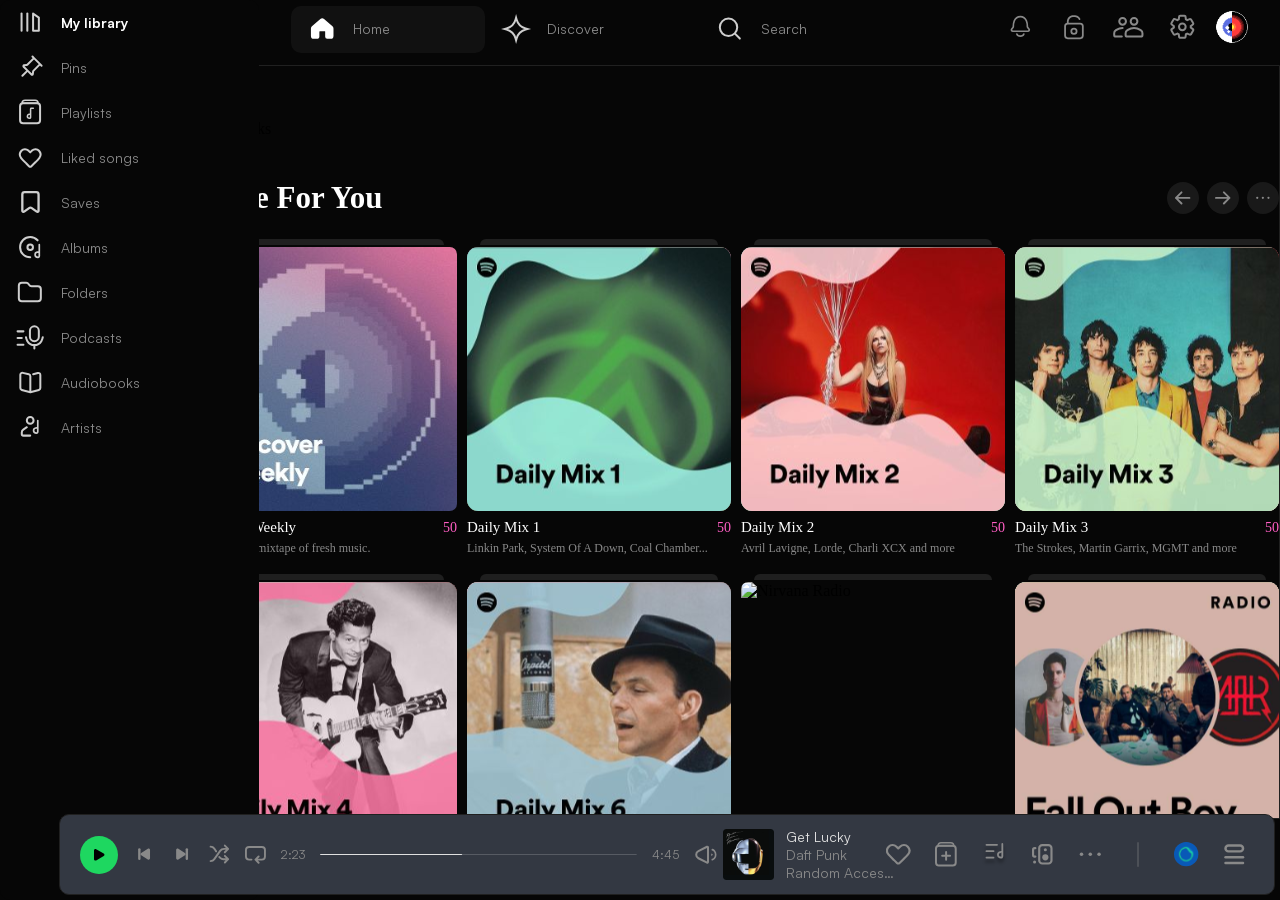
==== commit c960d279: "Add: Responsive design for card section. Add card for only mobile version" ====
--- a/index.html
+++ b/index.html
@@ -157,449 +157,445 @@
         </ul>
       </nav>
     </aside>
+    
+
+        <!-- Nodari -->
+        <!-- Main content -->
+
 
     <main class="main-content">
-      <section class="filters-section" aria-label="Content filters">
-        <div class="filters">
-          <button class="filter filter--active" type="button">All</button>
-          <button class="filter" type="button">Music</button>
-          <button class="filter" type="button">Podcasts</button>
-          <button class="filter" type="button">Audiobooks</button>
+  <section class="filters-section" aria-label="Content filters">
+    <div class="filters">
+      <button class="filter filter--active" type="button">All</button>
+      <button class="filter" type="button">Music</button>
+      <button class="filter" type="button">Podcasts</button>
+      <button class="filter" type="button">Audiobooks</button>
+    </div>
+
+    <div class="filters-layout-action">
+      <button class="icon-action" type="button" aria-label="Change layout">
+        <img
+          src="assets/icons/discover-icons/mobile-home-add-icon.svg"
+          class="icon-action__icon"
+          alt="Layout"
+        />
+      </button>
+    </div>
+  </section>
+
+  <!-- mobile shortcuts -->
+<section class="mobile-shortcuts" aria-label="Quick access playlists">
+  <a href="#" class="mobile-shortcuts__item">
+    <img src="assets/icons/card-icons/song-cover1.svg" alt="Get Lucky cover" class="mobile-shortcuts__image">
+    <div class="mobile-shortcuts__text">
+      <h3 class="mobile-shortcuts__title">Get Lucky (feat....</h3>
+      <p class="mobile-shortcuts__subtitle">Daft Punk</p>
+    </div>
+  </a>
+
+  <a href="#" class="mobile-shortcuts__item">
+    <img src="assets/icons/card-icons/song-cover2.svg" alt="Daily Mix 2 cover" class="mobile-shortcuts__image">
+    <div class="mobile-shortcuts__text">
+      <h3 class="mobile-shortcuts__title">Daily Mix 2</h3>
+    </div>
+  </a>
+
+  <a href="#" class="mobile-shortcuts__item">
+    <img src="assets/icons/card-icons/song-cover3.svg" alt="Daily Mix 1 cover" class="mobile-shortcuts__image">
+    <div class="mobile-shortcuts__text">
+      <h3 class="mobile-shortcuts__title">Daily Mix 1</h3>
+    </div>
+  </a>
+
+  <a href="#" class="mobile-shortcuts__item">
+    <img src="assets/icons/card-icons/song-cover1.svg" alt="Instant Crush cover" class="mobile-shortcuts__image">
+    <div class="mobile-shortcuts__text">
+      <h3 class="mobile-shortcuts__title">Instant Crush</h3>
+      <p class="mobile-shortcuts__subtitle">Daft Punk</p>
+    </div>
+  </a>
+
+  <a href="#" class="mobile-shortcuts__item">
+    <img src="assets/icons/card-icons/song-cover1.svg" alt="Around the World cover" class="mobile-shortcuts__image">
+    <div class="mobile-shortcuts__text">
+      <h3 class="mobile-shortcuts__title">Around the wo...</h3>
+      <p class="mobile-shortcuts__subtitle">Daft Punk</p>
+    </div>
+  </a>
+
+  <a href="#" class="mobile-shortcuts__item">
+    <img src="assets/icons/card-icons/song-cover4.svg" alt="Rock Mix cover" class="mobile-shortcuts__image">
+    <div class="mobile-shortcuts__text">
+      <h3 class="mobile-shortcuts__title">Rock Mix</h3>
+    </div>
+  </a>
+</section>
+
+  <!-- cards -->
+
+    <section class="catalogue">
+      <div class="catalogue-top">
+        <h2 class="catalogue-title">Made For You</h2>
+
+        <div class="catalogue-actions">
+          <button class="catalogue-btn" type="button" aria-label="Previous">
+            <img src="assets/icons/card-icons/arrow-left.svg" alt="Previous" />
+          </button>
+          <button class="catalogue-btn" type="button" aria-label="Next">
+            <img src="assets/icons/card-icons/arrow-right-top.svg" alt="Next" />
+          </button>
+          <button class="catalogue-btn" type="button" aria-label="More options">
+            <img src="assets/icons/card-icons/dots.svg" alt="More" />
+          </button>
         </div>
-
-        <div class="filters-layout-action">
-          <button class="icon-action" type="button" aria-label="Change layout">
-            <img
-              src="assets/icons/discover-icons/mobile-home-add-icon.svg"
-              class="icon-action__icon"
-              alt="Layout"
-            />
+      </div>
+
+      <div class="catalogue-grid">
+        <article class="music-card">
+          <a href="#" class="music-card__link">
+            <div class="music-card__image-wrap">
+              <img
+                src="assets/icons/card-icons/card-1.svg"
+                class="music-card__image"
+                alt="Discover Weekly"
+              />
+            </div>
+            <div class="music-card__meta">
+              <span class="music-card__type">Discover Weekly</span>
+              <span class="music-card__count">50</span>
+            </div>
+            <p class="music-card__desc">Your weekly mixtape of fresh music.</p>
+          </a>
+        </article>
+
+        <article class="music-card">
+          <a href="#" class="music-card__link">
+            <div class="music-card__image-wrap">
+              <img
+                src="assets/icons/card-icons/card-2.svg"
+                class="music-card__image"
+                alt="Daily Mix 1"
+              />
+            </div>
+            <div class="music-card__meta">
+              <span class="music-card__type">Daily Mix 1</span>
+              <span class="music-card__count">50</span>
+            </div>
+            <p class="music-card__desc">Linkin Park, System Of A Down, Coal Chamber...</p>
+          </a>
+        </article>
+
+        <article class="music-card">
+          <a href="#" class="music-card__link">
+            <div class="music-card__image-wrap">
+              <img
+                src="assets/icons/card-icons/card-3.svg"
+                class="music-card__image"
+                alt="Daily Mix 2"
+              />
+            </div>
+            <div class="music-card__meta">
+              <span class="music-card__type">Daily Mix 2</span>
+              <span class="music-card__count">50</span>
+            </div>
+            <p class="music-card__desc">Avril Lavigne, Lorde, Charli XCX and more</p>
+          </a>
+        </article>
+
+        <article class="music-card">
+          <a href="#" class="music-card__link">
+            <div class="music-card__image-wrap">
+              <img
+                src="assets/icons/card-icons/card-4.svg"
+                class="music-card__image"
+                alt="Daily Mix 3"
+              />
+            </div>
+            <div class="music-card__meta">
+              <span class="music-card__type">Daily Mix 3</span>
+              <span class="music-card__count">50</span>
+            </div>
+            <p class="music-card__desc">The Strokes, Martin Garrix, MGMT and more</p>
+          </a>
+        </article>
+
+        <article class="music-card">
+          <a href="#" class="music-card__link">
+            <div class="music-card__image-wrap">
+              <img
+                src="assets/icons/card-icons/card-5.svg"
+                class="music-card__image"
+                alt="Daily Mix 4"
+              />
+            </div>
+            <div class="music-card__meta">
+              <span class="music-card__type">Daily Mix 4</span>
+              <span class="music-card__count">50</span>
+            </div>
+            <p class="music-card__desc">Chuck Berry, Elvis Presley, Roy Orbison and more</p>
+          </a>
+        </article>
+
+        <article class="music-card">
+          <a href="#" class="music-card__link">
+            <div class="music-card__image-wrap">
+              <img
+                src="assets/icons/card-icons/card-6.svg"
+                class="music-card__image"
+                alt="Daily Mix 5"
+              />
+            </div>
+            <div class="music-card__meta">
+              <span class="music-card__type">Daily Mix 5</span>
+              <span class="music-card__count">50</span>
+            </div>
+            <p class="music-card__desc">Frank Sinatra, Gerhard Trede, Dean Martin and more</p>
+          </a>
+        </article>
+
+        <article class="music-card">
+          <a href="#" class="music-card__link">
+            <div class="music-card__image-wrap">
+              <img
+                src="assets/icons/card-icons/card-7.svg"
+                class="music-card__image"
+                alt="Nirvana Radio"
+              />
+            </div>
+            <div class="music-card__meta">
+              <span class="music-card__type">Nirvana Radio</span>
+              <span class="music-card__count">50</span>
+            </div>
+            <p class="music-card__desc">The Strokes, Martin Garrix, MGMT and more</p>
+          </a>
+        </article>
+
+        <article class="music-card">
+          <a href="#" class="music-card__link">
+            <div class="music-card__image-wrap">
+              <img
+                src="assets/icons/card-icons/card-8.svg"
+                class="music-card__image"
+                alt="Fall Out Boy Radio"
+              />
+            </div>
+            <div class="music-card__meta">
+              <span class="music-card__type">Fall Out Boy Radio</span>
+              <span class="music-card__count">50</span>
+            </div>
+            <p class="music-card__desc">With Panic! At The Disco, The All-American Rejects...</p>
+          </a>
+        </article>
+      </div>
+    </section>
+
+    <section class="catalogue">
+      <div class="catalogue-top">
+        <h2 class="catalogue-title">Your top mixes</h2>
+
+        <div class="catalogue-actions">
+          <button class="catalogue-btn" type="button" aria-label="Previous">
+            <img src="assets/icons/card-icons/arrow-left.svg" alt="Previous" />
+          </button>
+          <button class="catalogue-btn" type="button" aria-label="Next">
+            <img src="assets/icons/card-icons/arrow-right-top.svg" alt="Next" />
+          </button>
+          <button class="catalogue-btn" type="button" aria-label="More options">
+            <img src="assets/icons/card-icons/dots.svg" alt="More" />
           </button>
         </div>
-      </section>
-
-      <div class="content-wrapper">
-        <section class="catalogue">
-          <div class="catalogue-top">
-            <h2 class="catalogue-title">Made For You</h2>
-
-            <div class="catalogue-actions">
-              <button class="catalogue-btn" type="button" aria-label="Previous">
-                <img
-                  src="assets/icons/card-icons/arrow-left.svg"
-                  alt="Previous"
-                />
-              </button>
-              <button class="catalogue-btn" type="button" aria-label="Next">
-                <img
-                  src="assets/icons/card-icons/arrow-right-top.svg"
-                  alt="Next"
-                />
-              </button>
-              <button
-                class="catalogue-btn"
-                type="button"
-                aria-label="More options"
-              >
-                <img src="assets/icons/card-icons/dots.svg" alt="More" />
-              </button>
-            </div>
-          </div>
-
-          <div class="catalogue-grid">
-            <article class="music-card">
-              <a href="#" class="music-card__link">
-                <div class="music-card__image-wrap">
-                  <img
-                    src="assets/icons/card-icons/card-1.svg"
-                    class="music-card__image"
-                    alt="Discover Weekly"
-                  />
-                </div>
-                <div class="music-card__meta">
-                  <span class="music-card__type">Discover Weekly</span>
-                  <span class="music-card__count">50</span>
-                </div>
-                <p class="music-card__desc">
-                  Your weekly mixtape of fresh music.
-                </p>
-              </a>
-            </article>
-
-            <article class="music-card">
-              <a href="#" class="music-card__link">
-                <div class="music-card__image-wrap">
-                  <img
-                    src="assets/icons/card-icons/card-2.svg"
-                    class="music-card__image"
-                    alt="Daily Mix 1"
-                  />
-                </div>
-                <div class="music-card__meta">
-                  <span class="music-card__type">Daily Mix 1</span>
-                  <span class="music-card__count">50</span>
-                </div>
-                <p class="music-card__desc">
-                  Linkin Park, System Of A Down, Coal Chamber...
-                </p>
-              </a>
-            </article>
-
-            <article class="music-card">
-              <a href="#" class="music-card__link">
-                <div class="music-card__image-wrap">
-                  <img
-                    src="assets/icons/card-icons/card-3.svg"
-                    class="music-card__image"
-                    alt="Daily Mix 2"
-                  />
-                </div>
-                <div class="music-card__meta">
-                  <span class="music-card__type">Daily Mix 2</span>
-                  <span class="music-card__count">50</span>
-                </div>
-                <p class="music-card__desc">
-                  Avril Lavigne, Lorde, Charli XCX and more
-                </p>
-              </a>
-            </article>
-
-            <article class="music-card">
-              <a href="#" class="music-card__link">
-                <div class="music-card__image-wrap">
-                  <img
-                    src="assets/icons/card-icons/card-4.svg"
-                    class="music-card__image"
-                    alt="Daily Mix 3"
-                  />
-                </div>
-                <div class="music-card__meta">
-                  <span class="music-card__type">Daily Mix 3</span>
-                  <span class="music-card__count">50</span>
-                </div>
-                <p class="music-card__desc">
-                  The Strokes, Martin Garrix, MGMT and more
-                </p>
-              </a>
-            </article>
-
-            <article class="music-card">
-              <a href="#" class="music-card__link">
-                <div class="music-card__image-wrap">
-                  <img
-                    src="assets/icons/card-icons/card-5.svg"
-                    class="music-card__image"
-                    alt="Daily Mix 4"
-                  />
-                </div>
-                <div class="music-card__meta">
-                  <span class="music-card__type">Daily Mix 4</span>
-                  <span class="music-card__count">50</span>
-                </div>
-                <p class="music-card__desc">
-                  Chuck Berry, Elvis Presley, Roy Orbison and more
-                </p>
-              </a>
-            </article>
-
-            <article class="music-card">
-              <a href="#" class="music-card__link">
-                <div class="music-card__image-wrap">
-                  <img
-                    src="assets/icons/card-icons/card-6.svg"
-                    class="music-card__image"
-                    alt="Daily Mix 5"
-                  />
-                </div>
-                <div class="music-card__meta">
-                  <span class="music-card__type">Daily Mix 5</span>
-                  <span class="music-card__count">50</span>
-                </div>
-                <p class="music-card__desc">
-                  Frank Sinatra, Gerhard Trede, Dean Martin and more
-                </p>
-              </a>
-            </article>
-
-            <article class="music-card">
-              <a href="#" class="music-card__link">
-                <div class="music-card__image-wrap">
-                  <img
-                    src="assets/icons/card-icons/card-7.svg"
-                    class="music-card__image"
-                    alt="Nirvana Radio"
-                  />
-                </div>
-                <div class="music-card__meta">
-                  <span class="music-card__type">Nirvana Radio</span>
-                  <span class="music-card__count">50</span>
-                </div>
-                <p class="music-card__desc">
-                  The Strokes, Martin Garrix, MGMT and more
-                </p>
-              </a>
-            </article>
-
-            <article class="music-card">
-              <a href="#" class="music-card__link">
-                <div class="music-card__image-wrap">
-                  <img
-                    src="assets/icons/card-icons/card-8.svg"
-                    class="music-card__image"
-                    alt="Fall Out Boy Radio"
-                  />
-                </div>
-                <div class="music-card__meta">
-                  <span class="music-card__type">Fall Out Boy Radio</span>
-                  <span class="music-card__count">50</span>
-                </div>
-                <p class="music-card__desc">
-                  With Panic! At The Disco, The All-American Rejects...
-                </p>
-              </a>
-            </article>
-          </div>
-        </section>
-
-        <section class="catalogue">
-          <div class="catalogue-top">
-            <h2 class="catalogue-title">Your top mixes</h2>
-
-            <div class="catalogue-actions">
-              <button class="catalogue-btn" type="button" aria-label="Previous">
-                <img
-                  src="assets/icons/card-icons/arrow-left.svg"
-                  alt="Previous"
-                />
-              </button>
-              <button class="catalogue-btn" type="button" aria-label="Next">
-                <img
-                  src="assets/icons/card-icons/arrow-right-top.svg"
-                  alt="Next"
-                />
-              </button>
-              <button
-                class="catalogue-btn"
-                type="button"
-                aria-label="More options"
-              >
-                <img src="assets/icons/card-icons/dots.svg" alt="More" />
-              </button>
-            </div>
-          </div>
-
-          <div class="catalogue-grid">
-            <article class="mix-card">
-              <a href="#" class="mix-card__link">
-                <div class="mix-card__image-wrap">
-                  <img
-                    src="assets/icons/card-icons/mix1.svg"
-                    class="mix-card__image"
-                    alt="Rock Mix"
-                  />
-                </div>
-                <div class="mix-card__meta">
-                  <span class="mix-card__type">Rock Mix</span>
-                  <span class="mix-card__count">50</span>
-                </div>
-                <p class="mix-card__desc">
-                  Red Hot Chili Peppers, R.E.M., Guns N’ Roses...
-                </p>
-              </a>
-            </article>
-
-            <article class="mix-card">
-              <a href="#" class="mix-card__link">
-                <div class="mix-card__image-wrap">
-                  <img
-                    src="assets/icons/card-icons/mix2.svg"
-                    class="mix-card__image"
-                    alt="Chill Mix"
-                  />
-                </div>
-                <div class="mix-card__meta">
-                  <span class="mix-card__type">Chill Mix</span>
-                  <span class="mix-card__count">50</span>
-                </div>
-                <p class="mix-card__desc">
-                  MF DOOM, Daft Punk, The Chainsmokers, and more
-                </p>
-              </a>
-            </article>
-
-            <article class="mix-card">
-              <a href="#" class="mix-card__link">
-                <div class="mix-card__image-wrap">
-                  <img
-                    src="assets/icons/card-icons/mix3.svg"
-                    class="mix-card__image"
-                    alt="Pop Mix"
-                  />
-                </div>
-                <div class="mix-card__meta">
-                  <span class="mix-card__type">Pop Mix</span>
-                  <span class="mix-card__count">50</span>
-                </div>
-                <p class="mix-card__desc">
-                  Red Hot Chili Peppers, R.E.M., Guns N' Roses...
-                </p>
-              </a>
-            </article>
-
-            <article class="mix-card">
-              <a href="#" class="mix-card__link">
-                <div class="mix-card__image-wrap">
-                  <img
-                    src="assets/icons/card-icons/mix4.svg"
-                    class="mix-card__image"
-                    alt="Daft Punk Mix"
-                  />
-                </div>
-                <div class="mix-card__meta">
-                  <span class="mix-card__type">Daft Punk Mix</span>
-                  <span class="mix-card__count">50</span>
-                </div>
-                <p class="mix-card__desc">Daft Punk, MGMT, Muse and more</p>
-              </a>
-            </article>
-
-            <article class="mix-card">
-              <a href="#" class="mix-card__link">
-                <div class="mix-card__image-wrap">
-                  <img
-                    src="assets/icons/card-icons/mix5.svg"
-                    class="mix-card__image"
-                    alt="Happy Mix"
-                  />
-                </div>
-                <div class="mix-card__meta">
-                  <span class="mix-card__type">Happy Mix</span>
-                  <span class="mix-card__count">50</span>
-                </div>
-                <p class="mix-card__desc">
-                  The Turtles, Van Morrison, ABBA and more
-                </p>
-              </a>
-            </article>
-
-            <article class="mix-card">
-              <a href="#" class="mix-card__link">
-                <div class="mix-card__image-wrap">
-                  <img
-                    src="assets/icons/card-icons/mix6.svg"
-                    class="mix-card__image"
-                    alt="David Bowie Mix"
-                  />
-                </div>
-                <div class="mix-card__meta">
-                  <span class="mix-card__type">David Bowie Mix</span>
-                  <span class="mix-card__count">50</span>
-                </div>
-                <p class="mix-card__desc">Soft Cell, The Who and The Clash</p>
-              </a>
-            </article>
-
-            <article class="mix-card">
-              <a href="#" class="mix-card__link">
-                <div class="mix-card__image-wrap">
-                  <img
-                    src="assets/icons/card-icons/mix7.svg"
-                    class="mix-card__image"
-                    alt="Upbeat Mix"
-                  />
-                </div>
-                <div class="mix-card__meta">
-                  <span class="mix-card__type">Upbeat Mix</span>
-                  <span class="mix-card__count">50</span>
-                </div>
-                <p class="mix-card__desc">
-                  Kylie Minogue, Charli XCX, Cage The Elephant and...
-                </p>
-              </a>
-            </article>
-
-            <article class="mix-card">
-              <a href="#" class="mix-card__link">
-                <div class="mix-card__image-wrap">
-                  <img
-                    src="assets/icons/card-icons/mix8.svg"
-                    class="mix-card__image"
-                    alt="60s Mix"
-                  />
-                </div>
-                <div class="mix-card__meta">
-                  <span class="mix-card__type">60s Mix</span>
-                  <span class="mix-card__count">50</span>
-                </div>
-                <p class="mix-card__desc">
-                  Chuck Berry, Skeeter David, Van Morrison and...
-                </p>
-              </a>
-            </article>
-          </div>
-        </section>
-
-        <section class="catalogue catalogue-artists">
-          <div class="catalogue-top">
-            <h2 class="catalogue-title">Your favorite artists</h2>
-
-            <div class="catalogue-actions">
-              <button class="catalogue-btn" type="button" aria-label="Previous">
-                <img
-                  src="assets/icons/card-icons/arrow-left.svg"
-                  alt="Previous"
-                />
-              </button>
-              <button class="catalogue-btn" type="button" aria-label="Next">
-                <img
-                  src="assets/icons/card-icons/arrow-right-top.svg"
-                  alt="Next"
-                />
-              </button>
-              <button
-                class="catalogue-btn"
-                type="button"
-                aria-label="More options"
-              >
-                <img src="assets/icons/card-icons/dots.svg" alt="More" />
-              </button>
-            </div>
-          </div>
-
-          <div class="artists-grid">
-            <article class="artist-card">
-              <a href="#" class="artist-card__link">
-                <img
-                  src="assets/icons/card-icons/artist1.svg"
-                  class="artist-image"
-                  alt="Artist 1"
-                />
-              </a>
-            </article>
-
-            <article class="artist-card">
-              <a href="#" class="artist-card__link">
-                <img
-                  src="assets/icons/card-icons/artist2.svg"
-                  class="artist-image"
-                  alt="Artist 2"
-                />
-              </a>
-            </article>
-
-            <article class="artist-card">
-              <a href="#" class="artist-card__link">
-                <img
-                  src="assets/icons/card-icons/artist3.svg"
-                  class="artist-image"
-                  alt="Artist 3"
-                />
-              </a>
-            </article>
-          </div>
-        </section>
-      </div>
-    </main>
+      </div>
+
+      <div class="catalogue-grid">
+        <article class="mix-card">
+          <a href="#" class="mix-card__link">
+            <div class="mix-card__image-wrap">
+              <img
+                src="assets/icons/card-icons/mix1.svg"
+                class="mix-card__image"
+                alt="Rock Mix"
+              />
+            </div>
+            <div class="mix-card__meta">
+              <span class="mix-card__type">Rock Mix</span>
+              <span class="mix-card__count">50</span>
+            </div>
+            <p class="mix-card__desc">Red Hot Chili Peppers, R.E.M., Guns N’ Roses...</p>
+          </a>
+        </article>
+
+        <article class="mix-card">
+          <a href="#" class="mix-card__link">
+            <div class="mix-card__image-wrap">
+              <img
+                src="assets/icons/card-icons/mix2.svg"
+                class="mix-card__image"
+                alt="Chill Mix"
+              />
+            </div>
+            <div class="mix-card__meta">
+              <span class="mix-card__type">Chill Mix</span>
+              <span class="mix-card__count">50</span>
+            </div>
+            <p class="mix-card__desc">MF DOOM, Daft Punk, The Chainsmokers, and more</p>
+          </a>
+        </article>
+
+        <article class="mix-card">
+          <a href="#" class="mix-card__link">
+            <div class="mix-card__image-wrap">
+              <img
+                src="assets/icons/card-icons/mix3.svg"
+                class="mix-card__image"
+                alt="Pop Mix"
+              />
+            </div>
+            <div class="mix-card__meta">
+              <span class="mix-card__type">Pop Mix</span>
+              <span class="mix-card__count">50</span>
+            </div>
+            <p class="mix-card__desc">Red Hot Chili Peppers, R.E.M., Guns N' Roses...</p>
+          </a>
+        </article>
+
+        <article class="mix-card">
+          <a href="#" class="mix-card__link">
+            <div class="mix-card__image-wrap">
+              <img
+                src="assets/icons/card-icons/mix4.svg"
+                class="mix-card__image"
+                alt="Daft Punk Mix"
+              />
+            </div>
+            <div class="mix-card__meta">
+              <span class="mix-card__type">Daft Punk Mix</span>
+              <span class="mix-card__count">50</span>
+            </div>
+            <p class="mix-card__desc">Daft Punk, MGMT, Muse and more</p>
+          </a>
+        </article>
+
+        <article class="mix-card">
+          <a href="#" class="mix-card__link">
+            <div class="mix-card__image-wrap">
+              <img
+                src="assets/icons/card-icons/mix5.svg"
+                class="mix-card__image"
+                alt="Happy Mix"
+              />
+            </div>
+            <div class="mix-card__meta">
+              <span class="mix-card__type">Happy Mix</span>
+              <span class="mix-card__count">50</span>
+            </div>
+            <p class="mix-card__desc">The Turtles, Van Morrison, ABBA and more</p>
+          </a>
+        </article>
+
+        <article class="mix-card">
+          <a href="#" class="mix-card__link">
+            <div class="mix-card__image-wrap">
+              <img
+                src="assets/icons/card-icons/mix6.svg"
+                class="mix-card__image"
+                alt="David Bowie Mix"
+              />
+            </div>
+            <div class="mix-card__meta">
+              <span class="mix-card__type">David Bowie Mix</span>
+              <span class="mix-card__count">50</span>
+            </div>
+            <p class="mix-card__desc">Soft Cell, The Who and The Clash</p>
+          </a>
+        </article>
+
+        <article class="mix-card">
+          <a href="#" class="mix-card__link">
+            <div class="mix-card__image-wrap">
+              <img
+                src="assets/icons/card-icons/mix7.svg"
+                class="mix-card__image"
+                alt="Upbeat Mix"
+              />
+            </div>
+            <div class="mix-card__meta">
+              <span class="mix-card__type">Upbeat Mix</span>
+              <span class="mix-card__count">50</span>
+            </div>
+            <p class="mix-card__desc">Kylie Minogue, Charli XCX, Cage The Elephant and...</p>
+          </a>
+        </article>
+
+        <article class="mix-card">
+          <a href="#" class="mix-card__link">
+            <div class="mix-card__image-wrap">
+              <img
+                src="assets/icons/card-icons/mix8.svg"
+                class="mix-card__image"
+                alt="60s Mix"
+              />
+            </div>
+            <div class="mix-card__meta">
+              <span class="mix-card__type">60s Mix</span>
+              <span class="mix-card__count">50</span>
+            </div>
+            <p class="mix-card__desc">Chuck Berry, Skeeter David, Van Morrison and...</p>
+          </a>
+        </article>
+      </div>
+    </section>
+
+    <section class="catalogue catalogue-artists">
+      <div class="catalogue-top">
+        <h2 class="catalogue-title">Your favorite artists</h2>
+
+        <div class="catalogue-actions">
+          <button class="catalogue-btn" type="button" aria-label="Previous">
+            <img src="assets/icons/card-icons/arrow-left.svg" alt="Previous" />
+          </button>
+          <button class="catalogue-btn" type="button" aria-label="Next">
+            <img src="assets/icons/card-icons/arrow-right-top.svg" alt="Next" />
+          </button>
+          <button class="catalogue-btn" type="button" aria-label="More options">
+            <img src="assets/icons/card-icons/dots.svg" alt="More" />
+          </button>
+        </div>
+      </div>
+
+      <div class="artists-grid">
+        <article class="artist-card">
+          <a href="#" class="artist-card__link artist-card__link--artist1">
+            <img
+              src="assets/icons/card-icons/artist1.png"
+              class="artist-card__image"
+              alt="Artist 1"
+            />
+          </a>
+        </article>
+
+        <article class="artist-card">
+          <a href="#" class="artist-card__link artist-card__link--artist2">
+            <img
+              src="assets/icons/card-icons/artist2.png"
+              class="artist-card__image"
+              alt="Artist 2"
+            />
+          </a>
+        </article>
+
+        <article class="artist-card">
+          <a href="#" class="artist-card__link artist-card__link--artist3">
+            <img
+              src="assets/icons/card-icons/artist3.png"
+              class="artist-card__image"
+              alt="Artist 3"
+            />
+          </a>
+        </article>
+      </div>
+    </section>
+  </div>
+</main>
 
     <!-- footer player -->
     <!-- Ani -->
--- a/css/style.css
+++ b/css/style.css
@@ -68,19 +68,41 @@
     margin: 0;
   }
 }
+/* =========================
+   BASE
+   ========================= */
 html,
 body {
   height: 100%;
   margin: 0;
   overflow: hidden;
-}
-
+  background: #000;
+}
+
+*,
+*::before,
+*::after {
+  box-sizing: border-box;
+}
+
+img {
+  display: block;
+  max-width: 100%;
+}
+
+button {
+  font: inherit;
+}
+
+/* =========================
+   MAIN CONTENT
+   ========================= */
 .main-content {
+  flex: 1;
   width: 100%;
+  height: 100%;
   min-width: 0;
   min-height: 0;
-  height: 100%;
-  flex: 1 1 auto;
   background: #060606;
   border: 1px solid #202020;
   border-radius: 10px 0 0 10px;
@@ -92,152 +114,142 @@
   -ms-overflow-style: none;
 }
 .main-content::-webkit-scrollbar {
-  width: 0;
-  height: 0;
   display: none;
 }
 
-.filters-section {
-  position: sticky;
-  top: 0;
-  z-index: 20;
-  min-height: 59px;
-  padding: 0 16px;
-  display: flex;
-  align-items: center;
-  justify-content: space-between;
-  background: rgba(6, 6, 6, 0.88);
-  backdrop-filter: blur(40px);
-}
-
-.filters {
-  display: inline-flex;
-  align-items: center;
-  gap: 10px;
-  min-height: 35px;
-}
-
-.filter {
-  height: 35px;
-  padding: 0 24px;
-  border: none;
-  border-radius: 8px;
-  display: inline-flex;
-  align-items: center;
-  justify-content: center;
-  background: linear-gradient(180deg, rgba(19, 19, 19, 0.9) 0%, rgba(10, 10, 10, 0.9) 100%);
-  color: #e0e0e0;
-  font-size: 14px;
-  line-height: 1;
-  cursor: pointer;
-}
-.filter--active {
-  background: #f1f1f1;
-  color: #111;
-  font-weight: 600;
-}
-
-.filters-layout-action {
-  display: flex;
-  align-items: center;
-}
-
-.icon-action__icon {
-  width: 41px !important;
-  height: 41px !important;
-}
-
-.icon-action {
-  width: 32px;
-  height: 32px;
-  border: none;
-  border-radius: 50%;
-  display: inline-flex;
-  align-items: center;
-  justify-content: center;
-  background: transparent;
-  cursor: pointer;
-}
-.icon-action__icon {
-  width: 18px;
-  height: 18px;
-  object-fit: contain;
-  display: block;
-}
-
+/* =========================
+   CONTENT WRAPPER
+   ========================= */
 .content-wrapper {
+  width: 100%;
+  min-width: 0;
   padding: 12px 14px 140px;
   display: flex;
   flex-direction: column;
   gap: 32px;
 }
 
+/* =========================
+   MOBILE SHORTCUTS
+   ========================= */
+.main-content .mobile-shortcuts {
+  display: none;
+}
+
+.mobile-shortcuts__item {
+  display: flex;
+  align-items: center;
+  min-width: 0;
+  height: 56px;
+  background: linear-gradient(90deg, #2a2a2a 0%, #1f1f1f 100%);
+  border-radius: 8px;
+  overflow: hidden;
+  text-decoration: none;
+}
+.mobile-shortcuts__image {
+  width: 56px;
+  height: 56px;
+  flex-shrink: 0;
+  object-fit: cover;
+  display: block;
+}
+.mobile-shortcuts__text {
+  min-width: 0;
+  padding: 0 12px;
+  display: flex;
+  flex-direction: column;
+  justify-content: center;
+}
+.mobile-shortcuts__title {
+  margin: 0;
+  color: #ffffff;
+  font-size: 14px;
+  font-weight: 500;
+  line-height: 1.2;
+  white-space: nowrap;
+  overflow: hidden;
+  text-overflow: ellipsis;
+}
+.mobile-shortcuts__subtitle {
+  margin: 2px 0 0;
+  color: #b3b3b3;
+  font-size: 12px;
+  line-height: 1.2;
+  white-space: nowrap;
+  overflow: hidden;
+  text-overflow: ellipsis;
+}
+
+/* =========================
+   CATALOGUE
+   ========================= */
 .catalogue {
+  width: 100%;
+  min-width: 0;
   display: flex;
   flex-direction: column;
   gap: 15px;
 }
 .catalogue-top {
+  width: 100%;
+  min-width: 0;
   display: flex;
   align-items: center;
   justify-content: space-between;
-  gap: 16px;
+  gap: 12px;
 }
 .catalogue-title {
+  margin: 0;
   color: #fff;
   font-size: 31px;
   font-weight: 700;
-  line-height: 1.1;
-  margin: 0;
-}
+  line-height: 1.2;
+}
+
 .catalogue-actions {
   display: flex;
   align-items: center;
-  gap: 14px;
-}
+  gap: 8px;
+  flex-shrink: 0;
+}
+
 .catalogue-btn {
-  width: 24px;
-  height: 24px;
-  border: none;
-  background: transparent;
+  width: 32px;
+  height: 32px;
+  padding: 0;
+  border: 0;
+  border-radius: 50%;
+  background: rgba(255, 255, 255, 0.08);
   display: inline-flex;
   align-items: center;
   justify-content: center;
   cursor: pointer;
 }
 .catalogue-btn img {
-  width: 18px;
-  height: 18px;
-  object-fit: contain;
-  opacity: 0.75;
-  display: block;
-}
+  width: 16px;
+  height: 16px;
+}
+
 .catalogue-grid {
+  width: 100%;
+  min-width: 0;
   display: grid;
   grid-template-columns: repeat(8, minmax(0, 1fr));
   gap: 10px;
-  align-items: start;
-}
-
-.artists-grid {
-  display: grid;
-  grid-template-columns: repeat(8, minmax(0, 1fr));
-  gap: 16px;
-  align-items: start;
-}
-
+}
+
+/* =========================
+   MUSIC CARD / MIX CARD
+   ========================= */
 .music-card,
-.mix-card,
-.artist-card {
-  width: 100%;
-  min-width: 0;
-}
-
+.mix-card {
+  min-width: 0;
+}
 .music-card__link,
 .mix-card__link {
-  width: 100%;
   display: flex;
   flex-direction: column;
+  min-width: 0;
   text-decoration: none;
   color: inherit;
 }
@@ -250,42 +262,23 @@
   border-radius: 7.25px;
   overflow: visible;
 }
-.music-card__image-wrap::before, .music-card__image-wrap::after,
-.mix-card__image-wrap::before,
-.mix-card__image-wrap::after {
+.music-card__image-wrap::before,
+.mix-card__image-wrap::before {
   content: "";
   position: absolute;
-  left: 50%;
-  transform: translateX(-50%);
-  pointer-events: none;
-}
-.music-card__image-wrap::before,
-.mix-card__image-wrap::before {
   top: -8px;
+  left: 5%;
   width: 90%;
   height: 6px;
-  border-top-left-radius: 7.25px;
-  border-top-right-radius: 7.25px;
-  z-index: 0;
-}
-.music-card__image-wrap::after,
-.mix-card__image-wrap::after {
-  top: -16px;
-  width: 78%;
-  height: 3px;
-  border-top-left-radius: 7.25px;
-  border-top-right-radius: 7.25px;
-  z-index: 1;
+  background: rgba(255, 255, 255, 0.1);
+  border-radius: 7.25px 7.25px 0 0;
 }
 .music-card__image,
 .mix-card__image {
-  position: relative;
-  z-index: 2;
   width: 100%;
   height: 100%;
+  border-radius: 7.25px;
   object-fit: cover;
-  border-radius: 7.25px;
-  display: block;
 }
 .music-card__meta,
 .mix-card__meta {
@@ -294,215 +287,186 @@
   align-items: center;
   justify-content: space-between;
   gap: 8px;
-}
-.music-card__type, .music-card__count,
-.mix-card__type,
-.mix-card__count {
-  font-size: 14px;
-  line-height: 1;
-  white-space: nowrap;
+  min-width: 0;
 }
 .music-card__type,
 .mix-card__type {
-  color: #e0e0e0;
+  min-width: 0;
+  color: #fff;
+  font-size: 15px;
+  font-weight: 500;
+  white-space: nowrap;
+  overflow: hidden;
+  text-overflow: ellipsis;
 }
 .music-card__count,
 .mix-card__count {
   flex-shrink: 0;
+  color: #ff5ec4;
+  font-size: 14px;
 }
 .music-card__desc,
 .mix-card__desc {
-  margin-top: 8px;
+  margin: 4px 0 0;
   color: #898989;
   font-size: 12px;
-  line-height: 1.2;
+  line-height: 1.35;
   display: -webkit-box;
+  -webkit-line-clamp: 2;
   -webkit-box-orient: vertical;
-  -webkit-line-clamp: 2;
-  line-clamp: 2;
   overflow: hidden;
 }
 
+/* =========================
+   ARTISTS
+   ========================= */
+.artists-grid {
+  display: flex;
+  gap: 16px;
+  align-items: flex-end;
+  margin-top: 20px;
+  width: 100%;
+  min-width: 0;
+}
+
+.artist-card {
+  width: 148px;
+  height: 74px;
+  position: relative;
+  border-top-left-radius: 148px;
+  border-top-right-radius: 148px;
+  overflow: hidden;
+  background: #000;
+  flex-shrink: 0;
+}
 .artist-card__link {
+  display: block;
   width: 100%;
-  display: flex;
+  height: 100%;
   text-decoration: none;
-  color: inherit;
 }
 .artist-card__image {
+  position: absolute;
+  top: 0;
+  left: 0;
   width: 100%;
-  aspect-ratio: 1/1;
-  object-fit: contain;
-  display: block;
-}
-
-/* Music card colors */
-.music-card:nth-child(1) .music-card__image-wrap::before {
-  background: rgba(206, 110, 154, 0.3);
-}
-.music-card:nth-child(1) .music-card__image-wrap::after {
-  background: rgba(206, 110, 154, 0.15);
-}
-.music-card:nth-child(1) .music-card__count {
-  color: #ce6e9a;
-}
-.music-card:nth-child(2) .music-card__image-wrap::before {
-  background: rgba(149, 230, 211, 0.3);
-}
-.music-card:nth-child(2) .music-card__image-wrap::after {
-  background: rgba(149, 230, 211, 0.15);
-}
-.music-card:nth-child(2) .music-card__count {
-  color: #95e6d3;
-}
-.music-card:nth-child(3) .music-card__image-wrap::before {
-  background: rgba(244, 184, 189, 0.3);
-}
-.music-card:nth-child(3) .music-card__image-wrap::after {
-  background: rgba(244, 184, 189, 0.15);
-}
-.music-card:nth-child(3) .music-card__count {
-  color: #f4b8bd;
-}
-.music-card:nth-child(4) .music-card__image-wrap::before {
-  background: rgba(195, 231, 183, 0.3);
-}
-.music-card:nth-child(4) .music-card__image-wrap::after {
-  background: rgba(195, 231, 183, 0.15);
-}
-.music-card:nth-child(4) .music-card__count {
-  color: #c3e7b7;
-}
-.music-card:nth-child(5) .music-card__image-wrap::before {
-  background: rgba(243, 127, 166, 0.3);
-}
-.music-card:nth-child(5) .music-card__image-wrap::after {
-  background: rgba(243, 127, 166, 0.15);
-}
-.music-card:nth-child(5) .music-card__count {
-  color: #f37fa6;
-}
-.music-card:nth-child(6) .music-card__image-wrap::before {
-  background: rgba(160, 190, 200, 0.3);
-}
-.music-card:nth-child(6) .music-card__image-wrap::after {
-  background: rgba(160, 190, 200, 0.15);
-}
-.music-card:nth-child(6) .music-card__count {
-  color: #a0bec8;
-}
-.music-card:nth-child(7) .music-card__image-wrap::before {
-  background: rgba(253, 216, 125, 0.3);
-}
-.music-card:nth-child(7) .music-card__image-wrap::after {
-  background: rgba(253, 216, 125, 0.15);
-}
-.music-card:nth-child(7) .music-card__count {
-  color: #fdd87d;
-}
-.music-card:nth-child(8) .music-card__image-wrap::before {
-  background: rgba(212, 178, 169, 0.3);
-}
-.music-card:nth-child(8) .music-card__image-wrap::after {
-  background: rgba(212, 178, 169, 0.15);
-}
-.music-card:nth-child(8) .music-card__count {
-  color: #d4b2a9;
-}
-
-/* Mix card colors */
-.mix-card:nth-child(1) .mix-card__image-wrap::before {
-  background: rgba(199, 255, 0, 0.3);
-}
-.mix-card:nth-child(1) .mix-card__image-wrap::after {
-  background: rgba(199, 255, 0, 0.15);
-}
-.mix-card:nth-child(1) .mix-card__count {
-  color: #c7ff00;
-}
-.mix-card:nth-child(2) .mix-card__image-wrap::before {
-  background: rgba(255, 228, 0, 0.3);
-}
-.mix-card:nth-child(2) .mix-card__image-wrap::after {
-  background: rgba(255, 228, 0, 0.15);
-}
-.mix-card:nth-child(2) .mix-card__count {
-  color: #ffe400;
-}
-.mix-card:nth-child(3) .mix-card__image-wrap::before {
-  background: rgba(110, 231, 255, 0.3);
-}
-.mix-card:nth-child(3) .mix-card__image-wrap::after {
-  background: rgba(110, 231, 255, 0.15);
-}
-.mix-card:nth-child(3) .mix-card__count {
-  color: #6ee7ff;
-}
-.mix-card:nth-child(4) .mix-card__image-wrap::before {
-  background: rgba(59, 91, 255, 0.3);
-}
-.mix-card:nth-child(4) .mix-card__image-wrap::after {
-  background: rgba(59, 91, 255, 0.15);
-}
-.mix-card:nth-child(4) .mix-card__count {
-  color: #3b5bff;
-}
-.mix-card:nth-child(5) .mix-card__image-wrap::before {
-  background: rgba(255, 214, 231, 0.3);
-}
-.mix-card:nth-child(5) .mix-card__image-wrap::after {
-  background: rgba(255, 214, 231, 0.15);
-}
-.mix-card:nth-child(5) .mix-card__count {
-  color: #ffd6e7;
-}
-.mix-card:nth-child(6) .mix-card__image-wrap::before {
-  background: rgba(255, 184, 74, 0.3);
-}
-.mix-card:nth-child(6) .mix-card__image-wrap::after {
-  background: rgba(255, 184, 74, 0.15);
-}
-.mix-card:nth-child(6) .mix-card__count {
-  color: #ffb84a;
-}
-.mix-card:nth-child(7) .mix-card__image-wrap::before {
-  background: rgba(0, 255, 198, 0.3);
-}
-.mix-card:nth-child(7) .mix-card__image-wrap::after {
-  background: rgba(0, 255, 198, 0.15);
-}
-.mix-card:nth-child(7) .mix-card__count {
-  color: #00ffc6;
-}
-.mix-card:nth-child(8) .mix-card__image-wrap::before {
-  background: rgba(255, 42, 158, 0.3);
-}
-.mix-card:nth-child(8) .mix-card__image-wrap::after {
-  background: rgba(255, 42, 158, 0.15);
-}
-.mix-card:nth-child(8) .mix-card__count {
-  color: #ff2a9e;
-}
-
+  height: 148px;
+  object-fit: cover;
+}
+
+.artist-card__link--artist1 .artist-card__image {
+  transform: scale(2.2) translateY(18px);
+}
+
+.artist-card__link--artist2 .artist-card__image {
+  transform: scale(2) translateY(14px);
+}
+
+.artist-card__link--artist3 .artist-card__image {
+  transform: scale(2.4) translateY(22px);
+}
+
+/* =========================
+   TABLET
+   ========================= */
 @media (max-width: 1400px) {
-  .catalogue-grid,
+  .catalogue-grid {
+    grid-template-columns: repeat(4, minmax(0, 1fr));
+  }
   .artists-grid {
-    grid-template-columns: repeat(4, minmax(0, 1fr));
-  }
-}
-@media (max-width: 1024px) {
-  .catalogue-grid,
-  .artists-grid {
-    grid-template-columns: repeat(3, minmax(0, 1fr));
-  }
-}
+    flex-wrap: wrap;
+  }
+}
+/* =========================
+   MOBILE
+   ========================= */
 @media (max-width: 768px) {
-  .filters-section {
-    padding: 12px 16px;
-  }
-  .catalogue-grid,
-  .artists-grid {
-    grid-template-columns: repeat(2, minmax(0, 1fr));
+  html,
+  body {
+    overflow: hidden;
+  }
+  .main-content {
+    border: none;
+    border-radius: 0;
+    background: #090909;
+  }
+  .content-wrapper {
+    padding: 10px 12px 120px;
+    gap: 28px;
+  }
+  .main-content .mobile-shortcuts {
+    display: grid;
+    grid-template-columns: repeat(2, 1fr);
+    gap: 10px;
+    padding: 0 3px;
+  }
+  .catalogue {
+    gap: 12px;
+  }
+  .catalogue-title {
+    font-size: 18px;
+    line-height: 1.2;
+  }
+  .catalogue-actions .catalogue-btn:not(:last-child) {
+    display: none;
+  }
+  .catalogue-btn {
+    width: auto;
+    height: auto;
+    padding: 4px;
+    background: transparent;
+    border-radius: 0;
+  }
+  .catalogue-btn img {
+    width: 18px;
+    height: 18px;
+  }
+  .catalogue-grid {
+    display: flex;
+    gap: 12px;
+    overflow-x: auto;
+    padding-bottom: 4px;
+    scroll-snap-type: x mandatory;
+    scrollbar-width: none;
+  }
+  .catalogue-grid::-webkit-scrollbar {
+    display: none;
+  }
+  .music-card,
+  .mix-card {
+    flex: 0 0 140px;
+    min-width: 140px;
+    scroll-snap-align: start;
+  }
+  .music-card__image-wrap,
+  .mix-card__image-wrap {
+    margin-top: 0;
+  }
+  .music-card__image-wrap::before,
+  .mix-card__image-wrap::before {
+    top: -6px;
+    height: 5px;
+  }
+  .music-card__meta,
+  .mix-card__meta {
+    margin-top: 8px;
+  }
+  .music-card__type,
+  .mix-card__type {
+    font-size: 15px;
+    font-weight: 600;
+  }
+  .music-card__count,
+  .mix-card__count {
+    font-size: 14px;
+  }
+  .music-card__desc,
+  .mix-card__desc {
+    margin-top: 4px;
+    font-size: 12px;
+  }
+  .catalogue-artists {
+    display: none;
   }
 }
 .header {
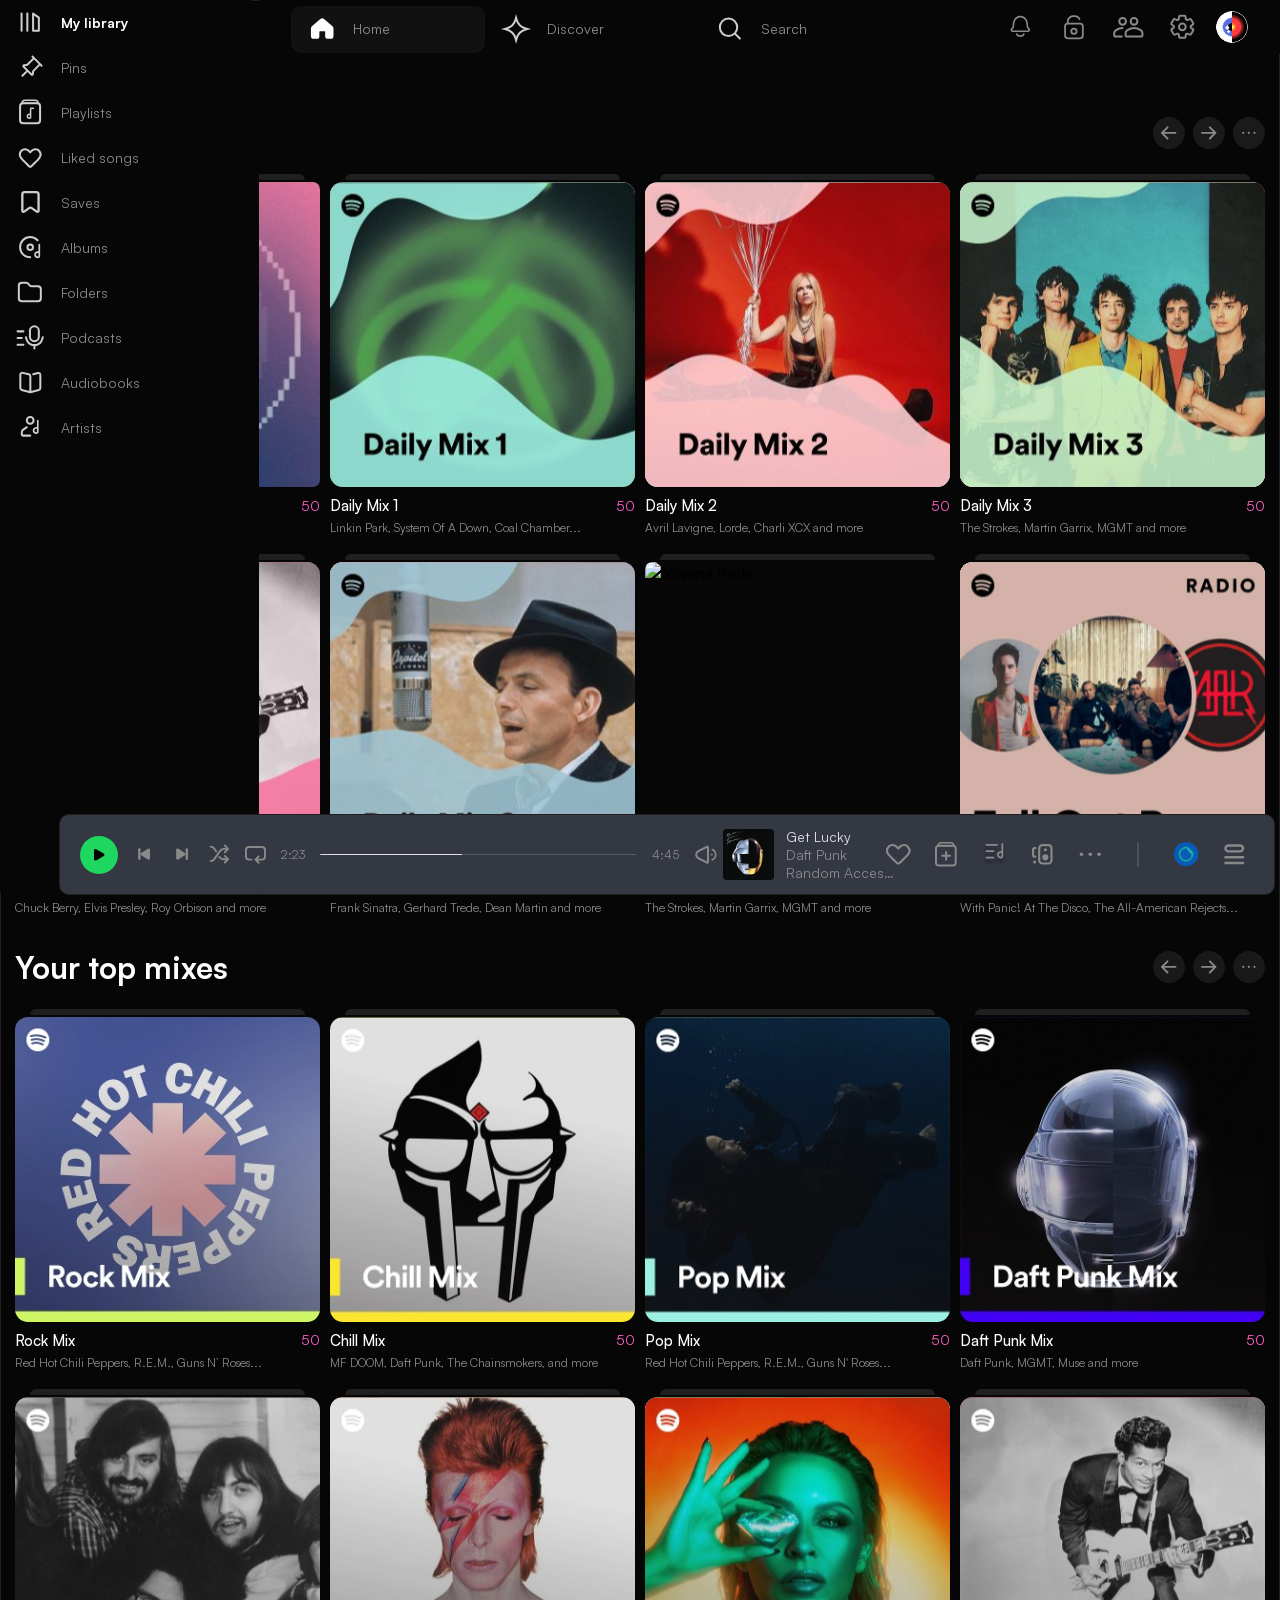
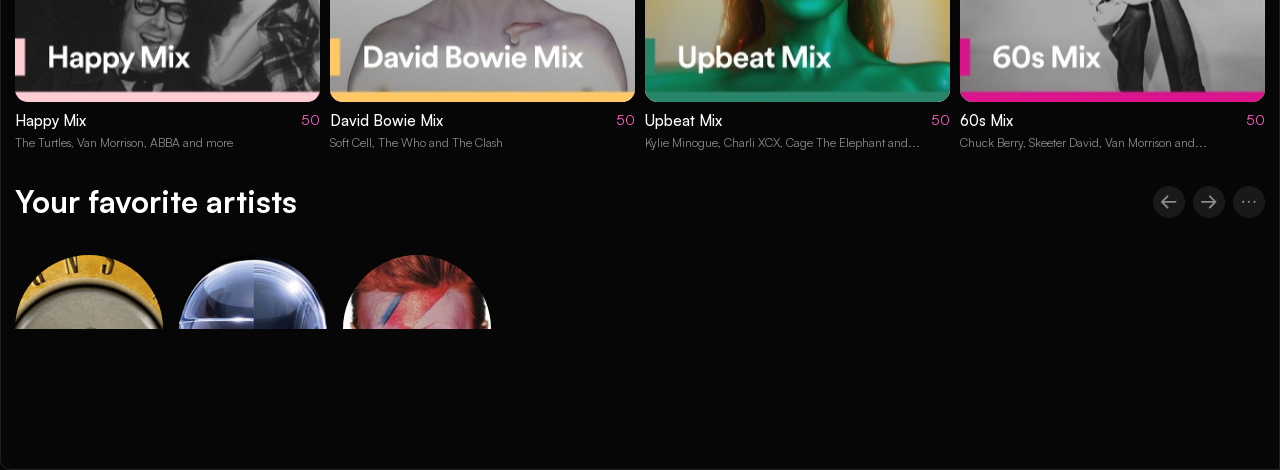
==== commit f35da4fa: "Edit little errors. create new working files for additional pages, edit home page responsive" ====
--- a/index.html
+++ b/index.html
@@ -1,760 +1,636 @@
 <!doctype html>
 <html lang="en">
-  <head>
+
+<head>
     <meta charset="UTF-8" />
     <meta name="viewport" content="width=device-width, initial-scale=1.0" />
     <title>Spitify - exam group project</title>
     <link rel="stylesheet" href="/assets/fonts/fonts.css" />
     <link rel="stylesheet" href="css/style.css" />
-  </head>
-
-  <body>
+
+</head>
+
+<body>
     <!-- Khatia -->
     <!-- desctop header -->
     <header class="header">
-      <!-- TOP NAVIGATION -->
-      <nav class="header-nav">
-        <ul class="nav-list">
-          <li class="nav-item library-list-active">
-            <a href="#">
-              <img src="assets/icons/home.svg" alt="Homeicon" />
-              <span>Home</span>
-            </a>
-          </li>
-
-          <li class="nav-item">
-            <a href="#">
-              <img src="assets/icons/discover.svg" alt="Discovericon" />
-              <span>Discover</span>
-            </a>
-          </li>
-
-          <li class="nav-item">
-            <a href="#">
-              <img src="assets/icons/search.svg" alt="Search icon" />
-              <span>Search</span>
-            </a>
-          </li>
-        </ul>
-      </nav>
-
-      <!-- RIGHT SIDE ICONS -->
-      <div class="header-actions">
-        <button class="icon-btn">
-          <img src="assets/icons/bell.svg" alt="Notifications" />
-        </button>
-
-        <button class="icon-btn">
-          <img src="assets/icons/lock.svg" alt="Security" />
-        </button>
-
-        <button class="icon-btn">
-          <img src="assets/icons/users.svg" alt="Users" />
-        </button>
-
-        <button class="icon-btn">
-          <img src="assets/icons/settings.svg" alt="Settings" />
-        </button>
-
-        <button class="icon-btn avatar-btn">
-          <img src="assets/icons/Sprite-0002 1.svg" alt="Profile" />
-        </button>
-      </div>
+        <!-- TOP NAVIGATION -->
+        <nav class="header-nav">
+            <ul class="nav-list">
+                <li class="nav-item library-list-active">
+                    <a href="#">
+                        <img src="assets/icons/home.svg" alt="Homeicon" />
+                        <span>Home</span>
+                    </a>
+                </li>
+
+                <li class="nav-item">
+                    <a class="discover" href="discover.html">
+                        <img src="assets/icons/discover.svg" alt="Discovericon" />
+                        <span>Discover</span>
+                    </a>
+                </li>
+
+                <li class="nav-item">
+                    <a href="#">
+                        <img src="assets/icons/search.svg" alt="Search icon" />
+                        <span>Search</span>
+                    </a>
+                </li>
+            </ul>
+        </nav>
+
+        <!-- RIGHT SIDE HEADER ICONS -->
+        <div class="header-actions">
+            <button class="icon-btn">
+                <img src="assets/icons/bell.svg" alt="Notifications" />
+            </button>
+
+            <button class="icon-btn">
+                <img src="assets/icons/lock.svg" alt="Security" />
+            </button>
+
+            <button class="icon-btn">
+                <img src="assets/icons/users.svg" alt="Users" />
+            </button>
+
+            <button class="icon-btn">
+                <img src="assets/icons/settings.svg" alt="Settings" />
+            </button>
+
+            <button class="icon-btn avatar-btn">
+                <img src="assets/icons/Sprite-0002 1.svg" alt="Profile" />
+            </button>
+        </div>
     </header>
 
     <!-- responsive-nav -->
     <section class="responsive-nav">
-      <div>
-        <a href="#">
-          <img src="assets/icons/home-responsive.svg" alt="home-responsive" />
-        </a>
-        <p>Home</p>
-      </div>
-      <div>
-        <a href="#">
-          <img
-            src="assets/icons/discover-responsive.svg"
-            alt="discover-responsive"
-          />
-        </a>
-        <p>Discover</p>
-      </div>
-      <div>
-        <a href="#">
-          <img
-            src="assets/icons/search-responsive.svg"
-            alt="search-responsive"
-          />
-        </a>
-        <p>Search</p>
-      </div>
-      <div>
-        <a href="#">
-          <img
-            src="assets/icons/library-responsive.svg"
-            alt="library-responsive"
-          />
-        </a>
-        <p>Library</p>
-      </div>
-      <div>
-        <a href="#">
-          <img src="assets/icons/ME-responsive.svg" alt="me-responsive" />
-        </a>
-        <p>Me</p>
-      </div>
+        <div>
+            <a href="#">
+                <img src="assets/icons/home-responsive.svg" alt="home-responsive" />
+            </a>
+            <p>Home</p>
+        </div>
+        <div>
+            <a href="#">
+                <img src="assets/icons/discover-responsive.svg" alt="discover-responsive" />
+            </a>
+            <p>Discover</p>
+        </div>
+        <div>
+            <a href="#">
+                <img src="assets/icons/search-responsive.svg" alt="search-responsive" />
+            </a>
+            <p>Search</p>
+        </div>
+        <div>
+            <a href="#">
+                <img src="assets/icons/library-responsive.svg" alt="library-responsive" />
+            </a>
+            <p>Library</p>
+        </div>
+        <div>
+            <a href="#">
+                <img src="assets/icons/me-responsive.svg" alt="me-responsive" />
+            </a>
+            <p>Me</p>
+        </div>
     </section>
 
     <!-- Khatia -->
     <!-- sidebar -->
-    <aside class="sidebar">
-      <nav class="library">
-        <!-- <div class="library-header">
+    <div class="app-container">
+        <aside class="sidebar">
+            <nav class="library">
+                <!-- <div class="library-header">
             <a href="#" class="library-title-link">
             </a>
           </div> -->
-        <ul class="library-list">
-          <li>
-            <img src="/assets/icons/spotifyicon.svg" alt="library" />
-            <span>My library</span>
-          </li>
-          <li>
-            <img src="/assets/icons/pins.svg" alt="pins" />
-            <span>Pins</span>
-          </li>
-          <li>
-            <img src="assets/icons/playlist.svg" alt="playlist" />
-            <span>Playlists</span>
-          </li>
-          <li>
-            <img src="assets/icons/heart.svg" alt="heart" />
-            <span>Liked songs</span>
-          </li>
-          <li>
-            <img src="assets/icons/saves.svg" alt="saves" />
-            <span>Saves</span>
-          </li>
-          <li>
-            <img src="assets/icons/albums.svg" alt="album" />
-            <span>Albums</span>
-          </li>
-          <li>
-            <img src="assets/icons/folders.svg" alt="folders" />
-            <span>Folders</span>
-          </li>
-          <li>
-            <img src="assets/icons/podcasts.svg" alt="podcast" />
-            <span>Podcasts</span>
-          </li>
-          <li>
-            <img src="assets/icons/audiobooks.svg" alt="audiobooks" />
-            <span>Audiobooks</span>
-          </li>
-          <li>
-            <img src="assets/icons/artists.svg" alt="artists" />
-            <span>Artists</span>
-          </li>
-        </ul>
-      </nav>
-    </aside>
-    
+                <ul class="library-list">
+                    <li>
+                        <img src="/assets/icons/spotifyicon.svg" alt="library" />
+                        <span>My library</span>
+                    </li>
+                    <li>
+                        <img src="/assets/icons/pins.svg" alt="pins" />
+                        <span>Pins</span>
+                    </li>
+                    <li>
+                        <img src="assets/icons/playlist.svg" alt="playlist" />
+                        <span>Playlists</span>
+                    </li>
+                    <li>
+                        <img src="assets/icons/heart.svg" alt="heart" />
+                        <span>Liked songs</span>
+                    </li>
+                    <li>
+                        <img src="assets/icons/saves.svg" alt="saves" />
+                        <span>Saves</span>
+                    </li>
+                    <li>
+                        <img src="assets/icons/albums.svg" alt="album" />
+                        <span>Albums</span>
+                    </li>
+                    <li>
+                        <img src="assets/icons/folders.svg" alt="folders" />
+                        <span>Folders</span>
+                    </li>
+                    <li>
+                        <img src="assets/icons/podcasts.svg" alt="podcast" />
+                        <span>Podcasts</span>
+                    </li>
+                    <li>
+                        <img src="assets/icons/audiobooks.svg" alt="audiobooks" />
+                        <span>Audiobooks</span>
+                    </li>
+                    <li>
+                        <img src="assets/icons/artists.svg" alt="artists" />
+                        <span>Artists</span>
+                    </li>
+                </ul>
+            </nav>
+        </aside>
+
 
         <!-- Nodari -->
         <!-- Main content -->
 
-
-    <main class="main-content">
-  <section class="filters-section" aria-label="Content filters">
-    <div class="filters">
-      <button class="filter filter--active" type="button">All</button>
-      <button class="filter" type="button">Music</button>
-      <button class="filter" type="button">Podcasts</button>
-      <button class="filter" type="button">Audiobooks</button>
+        <main class="main-content">
+            <section class="filters-section" aria-label="Content filters">
+                <div class="filters">
+                    <button class="filter filter--active" type="button">All</button>
+                    <button class="filter" type="button">Music</button>
+                    <button class="filter" type="button">Podcasts</button>
+                    <button class="filter" type="button">Audiobooks</button>
+                </div>
+                <div class="filters-layout-action">
+                    <button class="icon-action" type="button" aria-label="Change layout">
+                        <img src="assets/icons/discover-icons/mobile-home-add-icon.svg" class="icon-action__icon"
+                            alt="Layout" />
+                    </button>
+                </div>
+            </section>
+
+            <!-- mobile shortcuts -->
+            <div class="content-wrapper">
+                <section class="mobile-shortcuts" aria-label="Quick access playlists">
+                    <a href="#" class="mobile-shortcuts__item">
+                        <img src="assets/icons/card-icons/song-cover1.svg" alt="Get Lucky cover"
+                            class="mobile-shortcuts__image">
+                        <div class="mobile-shortcuts__text">
+                            <h3 class="mobile-shortcuts__title">Get Lucky (feat. Pharrell Williams and Nile Rodgers)
+                            </h3>
+                            <p class="mobile-shortcuts__subtitle">Daft Punk</p>
+                        </div>
+                    </a>
+
+                    <a href="#" class="mobile-shortcuts__item">
+                        <img src="assets/icons/card-icons/song-cover2.svg" alt="Daily Mix 2 cover"
+                            class="mobile-shortcuts__image">
+                        <div class="mobile-shortcuts__text">
+                            <h3 class="mobile-shortcuts__title">Daily Mix 2</h3>
+                        </div>
+                    </a>
+
+                    <a href="#" class="mobile-shortcuts__item">
+                        <img src="assets/icons/card-icons/song-cover3.svg" alt="Daily Mix 1 cover"
+                            class="mobile-shortcuts__image">
+                        <div class="mobile-shortcuts__text">
+                            <h3 class="mobile-shortcuts__title">Daily Mix 1</h3>
+                        </div>
+                    </a>
+
+                    <a href="#" class="mobile-shortcuts__item">
+                        <img src="assets/icons/card-icons/song-cover1.svg" alt="Instant Crush cover"
+                            class="mobile-shortcuts__image">
+                        <div class="mobile-shortcuts__text">
+                            <h3 class="mobile-shortcuts__title">Instant Crush</h3>
+                            <p class="mobile-shortcuts__subtitle">Daft Punk</p>
+                        </div>
+                    </a>
+
+                    <a href="#" class="mobile-shortcuts__item">
+                        <img src="assets/icons/card-icons/song-cover1.svg" alt="Around the World cover"
+                            class="mobile-shortcuts__image">
+                        <div class="mobile-shortcuts__text">
+                            <h3 class="mobile-shortcuts__title">Around the world</h3>
+                            <p class="mobile-shortcuts__subtitle">Daft Punk</p>
+                        </div>
+                    </a>
+
+                    <a href="#" class="mobile-shortcuts__item">
+                        <img src="assets/icons/card-icons/song-cover4.svg" alt="Rock Mix cover"
+                            class="mobile-shortcuts__image">
+                        <div class="mobile-shortcuts__text">
+                            <h3 class="mobile-shortcuts__title">Rock Mix</h3>
+                        </div>
+                    </a>
+                </section>
+
+                <!-- cards -->
+
+                <section class="catalogue">
+                    <div class="catalogue-top">
+                        <h2 class="catalogue-title">Made For You</h2>
+
+                        <div class="catalogue-actions">
+                            <button class="catalogue-btn" type="button" aria-label="Previous">
+                                <img src="assets/icons/card-icons/arrow-left.svg" alt="Previous" />
+                            </button>
+                            <button class="catalogue-btn" type="button" aria-label="Next">
+                                <img src="assets/icons/card-icons/arrow-right-top.svg" alt="Next" />
+                            </button>
+                            <button class="catalogue-btn" type="button" aria-label="More options">
+                                <img src="assets/icons/card-icons/dots.svg" alt="More" />
+                            </button>
+                        </div>
+                    </div>
+
+                    <div class="catalogue-grid">
+                        <article class="music-card">
+                            <a href="#" class="music-card__link">
+                                <div class="music-card__image-wrap">
+                                    <img src="assets/icons/card-icons/card-1.svg" class="music-card__image"
+                                        alt="Discover Weekly" />
+                                </div>
+                                <div class="music-card__meta">
+                                    <span class="music-card__type">Discover Weekly</span>
+                                    <span class="music-card__count">50</span>
+                                </div>
+                                <p class="music-card__desc">Your weekly mixtape of fresh music.</p>
+                            </a>
+                        </article>
+
+                        <article class="music-card">
+                            <a href="#" class="music-card__link">
+                                <div class="music-card__image-wrap">
+                                    <img src="assets/icons/card-icons/card-2.svg" class="music-card__image"
+                                        alt="Daily Mix 1" />
+                                </div>
+                                <div class="music-card__meta">
+                                    <span class="music-card__type">Daily Mix 1</span>
+                                    <span class="music-card__count">50</span>
+                                </div>
+                                <p class="music-card__desc">Linkin Park, System Of A Down, Coal Chamber...</p>
+                            </a>
+                        </article>
+
+                        <article class="music-card">
+                            <a href="#" class="music-card__link">
+                                <div class="music-card__image-wrap">
+                                    <img src="assets/icons/card-icons/card-3.svg" class="music-card__image"
+                                        alt="Daily Mix 2" />
+                                </div>
+                                <div class="music-card__meta">
+                                    <span class="music-card__type">Daily Mix 2</span>
+                                    <span class="music-card__count">50</span>
+                                </div>
+                                <p class="music-card__desc">Avril Lavigne, Lorde, Charli XCX and more</p>
+                            </a>
+                        </article>
+
+                        <article class="music-card">
+                            <a href="#" class="music-card__link">
+                                <div class="music-card__image-wrap">
+                                    <img src="assets/icons/card-icons/card-4.svg" class="music-card__image"
+                                        alt="Daily Mix 3" />
+                                </div>
+                                <div class="music-card__meta">
+                                    <span class="music-card__type">Daily Mix 3</span>
+                                    <span class="music-card__count">50</span>
+                                </div>
+                                <p class="music-card__desc">The Strokes, Martin Garrix, MGMT and more</p>
+                            </a>
+                        </article>
+
+                        <article class="music-card">
+                            <a href="#" class="music-card__link">
+                                <div class="music-card__image-wrap">
+                                    <img src="assets/icons/card-icons/card-5.svg" class="music-card__image"
+                                        alt="Daily Mix 4" />
+                                </div>
+                                <div class="music-card__meta">
+                                    <span class="music-card__type">Daily Mix 4</span>
+                                    <span class="music-card__count">50</span>
+                                </div>
+                                <p class="music-card__desc">Chuck Berry, Elvis Presley, Roy Orbison and more</p>
+                            </a>
+                        </article>
+
+                        <article class="music-card">
+                            <a href="#" class="music-card__link">
+                                <div class="music-card__image-wrap">
+                                    <img src="assets/icons/card-icons/card-6.svg" class="music-card__image"
+                                        alt="Daily Mix 5" />
+                                </div>
+                                <div class="music-card__meta">
+                                    <span class="music-card__type">Daily Mix 5</span>
+                                    <span class="music-card__count">50</span>
+                                </div>
+                                <p class="music-card__desc">Frank Sinatra, Gerhard Trede, Dean Martin and more</p>
+                            </a>
+                        </article>
+
+                        <article class="music-card">
+                            <a href="#" class="music-card__link">
+                                <div class="music-card__image-wrap">
+                                    <img src="assets/icons/card-icons/card-7.svg" class="music-card__image"
+                                        alt="Nirvana Radio" />
+                                </div>
+                                <div class="music-card__meta">
+                                    <span class="music-card__type">Nirvana Radio</span>
+                                    <span class="music-card__count">50</span>
+                                </div>
+                                <p class="music-card__desc">The Strokes, Martin Garrix, MGMT and more</p>
+                            </a>
+                        </article>
+
+                        <article class="music-card">
+                            <a href="#" class="music-card__link">
+                                <div class="music-card__image-wrap">
+                                    <img src="assets/icons/card-icons/card-8.svg" class="music-card__image"
+                                        alt="Fall Out Boy Radio" />
+                                </div>
+                                <div class="music-card__meta">
+                                    <span class="music-card__type">Fall Out Boy Radio</span>
+                                    <span class="music-card__count">50</span>
+                                </div>
+                                <p class="music-card__desc">With Panic! At The Disco, The All-American Rejects...</p>
+                            </a>
+                        </article>
+                    </div>
+                </section>
+
+                <section class="catalogue">
+                    <div class="catalogue-top">
+                        <h2 class="catalogue-title">Your top mixes</h2>
+
+                        <div class="catalogue-actions">
+                            <button class="catalogue-btn" type="button" aria-label="Previous">
+                                <img src="assets/icons/card-icons/arrow-left.svg" alt="Previous" />
+                            </button>
+                            <button class="catalogue-btn" type="button" aria-label="Next">
+                                <img src="assets/icons/card-icons/arrow-right-top.svg" alt="Next" />
+                            </button>
+                            <button class="catalogue-btn" type="button" aria-label="More options">
+                                <img src="assets/icons/card-icons/dots.svg" alt="More" />
+                            </button>
+                        </div>
+                    </div>
+
+                    <div class="catalogue-grid">
+                        <article class="mix-card">
+                            <a href="#" class="mix-card__link">
+                                <div class="mix-card__image-wrap">
+                                    <img src="assets/icons/card-icons/mix1.svg" class="mix-card__image"
+                                        alt="Rock Mix" />
+                                </div>
+                                <div class="mix-card__meta">
+                                    <span class="mix-card__type">Rock Mix</span>
+                                    <span class="mix-card__count">50</span>
+                                </div>
+                                <p class="mix-card__desc">Red Hot Chili Peppers, R.E.M., Guns N’ Roses...</p>
+                            </a>
+                        </article>
+
+                        <article class="mix-card">
+                            <a href="#" class="mix-card__link">
+                                <div class="mix-card__image-wrap">
+                                    <img src="assets/icons/card-icons/mix2.svg" class="mix-card__image"
+                                        alt="Chill Mix" />
+                                </div>
+                                <div class="mix-card__meta">
+                                    <span class="mix-card__type">Chill Mix</span>
+                                    <span class="mix-card__count">50</span>
+                                </div>
+                                <p class="mix-card__desc">MF DOOM, Daft Punk, The Chainsmokers, and more</p>
+                            </a>
+                        </article>
+
+                        <article class="mix-card">
+                            <a href="#" class="mix-card__link">
+                                <div class="mix-card__image-wrap">
+                                    <img src="assets/icons/card-icons/mix3.svg" class="mix-card__image" alt="Pop Mix" />
+                                </div>
+                                <div class="mix-card__meta">
+                                    <span class="mix-card__type">Pop Mix</span>
+                                    <span class="mix-card__count">50</span>
+                                </div>
+                                <p class="mix-card__desc">Red Hot Chili Peppers, R.E.M., Guns N' Roses...</p>
+                            </a>
+                        </article>
+
+                        <article class="mix-card">
+                            <a href="#" class="mix-card__link">
+                                <div class="mix-card__image-wrap">
+                                    <img src="assets/icons/card-icons/mix4.svg" class="mix-card__image"
+                                        alt="Daft Punk Mix" />
+                                </div>
+                                <div class="mix-card__meta">
+                                    <span class="mix-card__type">Daft Punk Mix</span>
+                                    <span class="mix-card__count">50</span>
+                                </div>
+                                <p class="mix-card__desc">Daft Punk, MGMT, Muse and more</p>
+                            </a>
+                        </article>
+
+                        <article class="mix-card">
+                            <a href="#" class="mix-card__link">
+                                <div class="mix-card__image-wrap">
+                                    <img src="assets/icons/card-icons/mix5.svg" class="mix-card__image"
+                                        alt="Happy Mix" />
+                                </div>
+                                <div class="mix-card__meta">
+                                    <span class="mix-card__type">Happy Mix</span>
+                                    <span class="mix-card__count">50</span>
+                                </div>
+                                <p class="mix-card__desc">The Turtles, Van Morrison, ABBA and more</p>
+                            </a>
+                        </article>
+
+                        <article class="mix-card">
+                            <a href="#" class="mix-card__link">
+                                <div class="mix-card__image-wrap">
+                                    <img src="assets/icons/card-icons/mix6.svg" class="mix-card__image"
+                                        alt="David Bowie Mix" />
+                                </div>
+                                <div class="mix-card__meta">
+                                    <span class="mix-card__type">David Bowie Mix</span>
+                                    <span class="mix-card__count">50</span>
+                                </div>
+                                <p class="mix-card__desc">Soft Cell, The Who and The Clash</p>
+                            </a>
+                        </article>
+
+                        <article class="mix-card">
+                            <a href="#" class="mix-card__link">
+                                <div class="mix-card__image-wrap">
+                                    <img src="assets/icons/card-icons/mix7.svg" class="mix-card__image"
+                                        alt="Upbeat Mix" />
+                                </div>
+                                <div class="mix-card__meta">
+                                    <span class="mix-card__type">Upbeat Mix</span>
+                                    <span class="mix-card__count">50</span>
+                                </div>
+                                <p class="mix-card__desc">Kylie Minogue, Charli XCX, Cage The Elephant and...</p>
+                            </a>
+                        </article>
+
+                        <article class="mix-card">
+                            <a href="#" class="mix-card__link">
+                                <div class="mix-card__image-wrap">
+                                    <img src="assets/icons/card-icons/mix8.svg" class="mix-card__image" alt="60s Mix" />
+                                </div>
+                                <div class="mix-card__meta">
+                                    <span class="mix-card__type">60s Mix</span>
+                                    <span class="mix-card__count">50</span>
+                                </div>
+                                <p class="mix-card__desc">Chuck Berry, Skeeter David, Van Morrison and...</p>
+                            </a>
+                        </article>
+                    </div>
+                </section>
+
+                <section class="catalogue catalogue-artists">
+                    <div class="catalogue-top">
+                        <h2 class="catalogue-title">Your favorite artists</h2>
+
+                        <div class="catalogue-actions">
+                            <button class="catalogue-btn" type="button" aria-label="Previous">
+                                <img src="assets/icons/card-icons/arrow-left.svg" alt="Previous" />
+                            </button>
+                            <button class="catalogue-btn" type="button" aria-label="Next">
+                                <img src="assets/icons/card-icons/arrow-right-top.svg" alt="Next" />
+                            </button>
+                            <button class="catalogue-btn" type="button" aria-label="More options">
+                                <img src="assets/icons/card-icons/dots.svg" alt="More" />
+                            </button>
+                        </div>
+                    </div>
+
+                    <div class="artists-grid">
+                        <article class="artist-card">
+                            <a href="#" class="artist-card__link artist-card__link--artist1">
+                                <img src="assets/icons/card-icons/artist1.png" class="artist-card__image"
+                                    alt="Artist 1" />
+                            </a>
+                        </article>
+
+                        <article class="artist-card">
+                            <a href="#" class="artist-card__link artist-card__link--artist2">
+                                <img src="assets/icons/card-icons/artist2.png" class="artist-card__image"
+                                    alt="Artist 2" />
+                            </a>
+                        </article>
+
+                        <article class="artist-card">
+                            <a href="#" class="artist-card__link artist-card__link--artist3">
+                                <img src="assets/icons/card-icons/artist3.png" class="artist-card__image"
+                                    alt="Artist 3" />
+                            </a>
+                        </article>
+                    </div>
+                </section>
+            </div>
+        </main>
     </div>
-
-    <div class="filters-layout-action">
-      <button class="icon-action" type="button" aria-label="Change layout">
-        <img
-          src="assets/icons/discover-icons/mobile-home-add-icon.svg"
-          class="icon-action__icon"
-          alt="Layout"
-        />
-      </button>
-    </div>
-  </section>
-
-  <!-- mobile shortcuts -->
-<section class="mobile-shortcuts" aria-label="Quick access playlists">
-  <a href="#" class="mobile-shortcuts__item">
-    <img src="assets/icons/card-icons/song-cover1.svg" alt="Get Lucky cover" class="mobile-shortcuts__image">
-    <div class="mobile-shortcuts__text">
-      <h3 class="mobile-shortcuts__title">Get Lucky (feat....</h3>
-      <p class="mobile-shortcuts__subtitle">Daft Punk</p>
-    </div>
-  </a>
-
-  <a href="#" class="mobile-shortcuts__item">
-    <img src="assets/icons/card-icons/song-cover2.svg" alt="Daily Mix 2 cover" class="mobile-shortcuts__image">
-    <div class="mobile-shortcuts__text">
-      <h3 class="mobile-shortcuts__title">Daily Mix 2</h3>
-    </div>
-  </a>
-
-  <a href="#" class="mobile-shortcuts__item">
-    <img src="assets/icons/card-icons/song-cover3.svg" alt="Daily Mix 1 cover" class="mobile-shortcuts__image">
-    <div class="mobile-shortcuts__text">
-      <h3 class="mobile-shortcuts__title">Daily Mix 1</h3>
-    </div>
-  </a>
-
-  <a href="#" class="mobile-shortcuts__item">
-    <img src="assets/icons/card-icons/song-cover1.svg" alt="Instant Crush cover" class="mobile-shortcuts__image">
-    <div class="mobile-shortcuts__text">
-      <h3 class="mobile-shortcuts__title">Instant Crush</h3>
-      <p class="mobile-shortcuts__subtitle">Daft Punk</p>
-    </div>
-  </a>
-
-  <a href="#" class="mobile-shortcuts__item">
-    <img src="assets/icons/card-icons/song-cover1.svg" alt="Around the World cover" class="mobile-shortcuts__image">
-    <div class="mobile-shortcuts__text">
-      <h3 class="mobile-shortcuts__title">Around the wo...</h3>
-      <p class="mobile-shortcuts__subtitle">Daft Punk</p>
-    </div>
-  </a>
-
-  <a href="#" class="mobile-shortcuts__item">
-    <img src="assets/icons/card-icons/song-cover4.svg" alt="Rock Mix cover" class="mobile-shortcuts__image">
-    <div class="mobile-shortcuts__text">
-      <h3 class="mobile-shortcuts__title">Rock Mix</h3>
-    </div>
-  </a>
-</section>
-
-  <!-- cards -->
-
-    <section class="catalogue">
-      <div class="catalogue-top">
-        <h2 class="catalogue-title">Made For You</h2>
-
-        <div class="catalogue-actions">
-          <button class="catalogue-btn" type="button" aria-label="Previous">
-            <img src="assets/icons/card-icons/arrow-left.svg" alt="Previous" />
-          </button>
-          <button class="catalogue-btn" type="button" aria-label="Next">
-            <img src="assets/icons/card-icons/arrow-right-top.svg" alt="Next" />
-          </button>
-          <button class="catalogue-btn" type="button" aria-label="More options">
-            <img src="assets/icons/card-icons/dots.svg" alt="More" />
-          </button>
-        </div>
-      </div>
-
-      <div class="catalogue-grid">
-        <article class="music-card">
-          <a href="#" class="music-card__link">
-            <div class="music-card__image-wrap">
-              <img
-                src="assets/icons/card-icons/card-1.svg"
-                class="music-card__image"
-                alt="Discover Weekly"
-              />
-            </div>
-            <div class="music-card__meta">
-              <span class="music-card__type">Discover Weekly</span>
-              <span class="music-card__count">50</span>
-            </div>
-            <p class="music-card__desc">Your weekly mixtape of fresh music.</p>
-          </a>
-        </article>
-
-        <article class="music-card">
-          <a href="#" class="music-card__link">
-            <div class="music-card__image-wrap">
-              <img
-                src="assets/icons/card-icons/card-2.svg"
-                class="music-card__image"
-                alt="Daily Mix 1"
-              />
-            </div>
-            <div class="music-card__meta">
-              <span class="music-card__type">Daily Mix 1</span>
-              <span class="music-card__count">50</span>
-            </div>
-            <p class="music-card__desc">Linkin Park, System Of A Down, Coal Chamber...</p>
-          </a>
-        </article>
-
-        <article class="music-card">
-          <a href="#" class="music-card__link">
-            <div class="music-card__image-wrap">
-              <img
-                src="assets/icons/card-icons/card-3.svg"
-                class="music-card__image"
-                alt="Daily Mix 2"
-              />
-            </div>
-            <div class="music-card__meta">
-              <span class="music-card__type">Daily Mix 2</span>
-              <span class="music-card__count">50</span>
-            </div>
-            <p class="music-card__desc">Avril Lavigne, Lorde, Charli XCX and more</p>
-          </a>
-        </article>
-
-        <article class="music-card">
-          <a href="#" class="music-card__link">
-            <div class="music-card__image-wrap">
-              <img
-                src="assets/icons/card-icons/card-4.svg"
-                class="music-card__image"
-                alt="Daily Mix 3"
-              />
-            </div>
-            <div class="music-card__meta">
-              <span class="music-card__type">Daily Mix 3</span>
-              <span class="music-card__count">50</span>
-            </div>
-            <p class="music-card__desc">The Strokes, Martin Garrix, MGMT and more</p>
-          </a>
-        </article>
-
-        <article class="music-card">
-          <a href="#" class="music-card__link">
-            <div class="music-card__image-wrap">
-              <img
-                src="assets/icons/card-icons/card-5.svg"
-                class="music-card__image"
-                alt="Daily Mix 4"
-              />
-            </div>
-            <div class="music-card__meta">
-              <span class="music-card__type">Daily Mix 4</span>
-              <span class="music-card__count">50</span>
-            </div>
-            <p class="music-card__desc">Chuck Berry, Elvis Presley, Roy Orbison and more</p>
-          </a>
-        </article>
-
-        <article class="music-card">
-          <a href="#" class="music-card__link">
-            <div class="music-card__image-wrap">
-              <img
-                src="assets/icons/card-icons/card-6.svg"
-                class="music-card__image"
-                alt="Daily Mix 5"
-              />
-            </div>
-            <div class="music-card__meta">
-              <span class="music-card__type">Daily Mix 5</span>
-              <span class="music-card__count">50</span>
-            </div>
-            <p class="music-card__desc">Frank Sinatra, Gerhard Trede, Dean Martin and more</p>
-          </a>
-        </article>
-
-        <article class="music-card">
-          <a href="#" class="music-card__link">
-            <div class="music-card__image-wrap">
-              <img
-                src="assets/icons/card-icons/card-7.svg"
-                class="music-card__image"
-                alt="Nirvana Radio"
-              />
-            </div>
-            <div class="music-card__meta">
-              <span class="music-card__type">Nirvana Radio</span>
-              <span class="music-card__count">50</span>
-            </div>
-            <p class="music-card__desc">The Strokes, Martin Garrix, MGMT and more</p>
-          </a>
-        </article>
-
-        <article class="music-card">
-          <a href="#" class="music-card__link">
-            <div class="music-card__image-wrap">
-              <img
-                src="assets/icons/card-icons/card-8.svg"
-                class="music-card__image"
-                alt="Fall Out Boy Radio"
-              />
-            </div>
-            <div class="music-card__meta">
-              <span class="music-card__type">Fall Out Boy Radio</span>
-              <span class="music-card__count">50</span>
-            </div>
-            <p class="music-card__desc">With Panic! At The Disco, The All-American Rejects...</p>
-          </a>
-        </article>
-      </div>
-    </section>
-
-    <section class="catalogue">
-      <div class="catalogue-top">
-        <h2 class="catalogue-title">Your top mixes</h2>
-
-        <div class="catalogue-actions">
-          <button class="catalogue-btn" type="button" aria-label="Previous">
-            <img src="assets/icons/card-icons/arrow-left.svg" alt="Previous" />
-          </button>
-          <button class="catalogue-btn" type="button" aria-label="Next">
-            <img src="assets/icons/card-icons/arrow-right-top.svg" alt="Next" />
-          </button>
-          <button class="catalogue-btn" type="button" aria-label="More options">
-            <img src="assets/icons/card-icons/dots.svg" alt="More" />
-          </button>
-        </div>
-      </div>
-
-      <div class="catalogue-grid">
-        <article class="mix-card">
-          <a href="#" class="mix-card__link">
-            <div class="mix-card__image-wrap">
-              <img
-                src="assets/icons/card-icons/mix1.svg"
-                class="mix-card__image"
-                alt="Rock Mix"
-              />
-            </div>
-            <div class="mix-card__meta">
-              <span class="mix-card__type">Rock Mix</span>
-              <span class="mix-card__count">50</span>
-            </div>
-            <p class="mix-card__desc">Red Hot Chili Peppers, R.E.M., Guns N’ Roses...</p>
-          </a>
-        </article>
-
-        <article class="mix-card">
-          <a href="#" class="mix-card__link">
-            <div class="mix-card__image-wrap">
-              <img
-                src="assets/icons/card-icons/mix2.svg"
-                class="mix-card__image"
-                alt="Chill Mix"
-              />
-            </div>
-            <div class="mix-card__meta">
-              <span class="mix-card__type">Chill Mix</span>
-              <span class="mix-card__count">50</span>
-            </div>
-            <p class="mix-card__desc">MF DOOM, Daft Punk, The Chainsmokers, and more</p>
-          </a>
-        </article>
-
-        <article class="mix-card">
-          <a href="#" class="mix-card__link">
-            <div class="mix-card__image-wrap">
-              <img
-                src="assets/icons/card-icons/mix3.svg"
-                class="mix-card__image"
-                alt="Pop Mix"
-              />
-            </div>
-            <div class="mix-card__meta">
-              <span class="mix-card__type">Pop Mix</span>
-              <span class="mix-card__count">50</span>
-            </div>
-            <p class="mix-card__desc">Red Hot Chili Peppers, R.E.M., Guns N' Roses...</p>
-          </a>
-        </article>
-
-        <article class="mix-card">
-          <a href="#" class="mix-card__link">
-            <div class="mix-card__image-wrap">
-              <img
-                src="assets/icons/card-icons/mix4.svg"
-                class="mix-card__image"
-                alt="Daft Punk Mix"
-              />
-            </div>
-            <div class="mix-card__meta">
-              <span class="mix-card__type">Daft Punk Mix</span>
-              <span class="mix-card__count">50</span>
-            </div>
-            <p class="mix-card__desc">Daft Punk, MGMT, Muse and more</p>
-          </a>
-        </article>
-
-        <article class="mix-card">
-          <a href="#" class="mix-card__link">
-            <div class="mix-card__image-wrap">
-              <img
-                src="assets/icons/card-icons/mix5.svg"
-                class="mix-card__image"
-                alt="Happy Mix"
-              />
-            </div>
-            <div class="mix-card__meta">
-              <span class="mix-card__type">Happy Mix</span>
-              <span class="mix-card__count">50</span>
-            </div>
-            <p class="mix-card__desc">The Turtles, Van Morrison, ABBA and more</p>
-          </a>
-        </article>
-
-        <article class="mix-card">
-          <a href="#" class="mix-card__link">
-            <div class="mix-card__image-wrap">
-              <img
-                src="assets/icons/card-icons/mix6.svg"
-                class="mix-card__image"
-                alt="David Bowie Mix"
-              />
-            </div>
-            <div class="mix-card__meta">
-              <span class="mix-card__type">David Bowie Mix</span>
-              <span class="mix-card__count">50</span>
-            </div>
-            <p class="mix-card__desc">Soft Cell, The Who and The Clash</p>
-          </a>
-        </article>
-
-        <article class="mix-card">
-          <a href="#" class="mix-card__link">
-            <div class="mix-card__image-wrap">
-              <img
-                src="assets/icons/card-icons/mix7.svg"
-                class="mix-card__image"
-                alt="Upbeat Mix"
-              />
-            </div>
-            <div class="mix-card__meta">
-              <span class="mix-card__type">Upbeat Mix</span>
-              <span class="mix-card__count">50</span>
-            </div>
-            <p class="mix-card__desc">Kylie Minogue, Charli XCX, Cage The Elephant and...</p>
-          </a>
-        </article>
-
-        <article class="mix-card">
-          <a href="#" class="mix-card__link">
-            <div class="mix-card__image-wrap">
-              <img
-                src="assets/icons/card-icons/mix8.svg"
-                class="mix-card__image"
-                alt="60s Mix"
-              />
-            </div>
-            <div class="mix-card__meta">
-              <span class="mix-card__type">60s Mix</span>
-              <span class="mix-card__count">50</span>
-            </div>
-            <p class="mix-card__desc">Chuck Berry, Skeeter David, Van Morrison and...</p>
-          </a>
-        </article>
-      </div>
-    </section>
-
-    <section class="catalogue catalogue-artists">
-      <div class="catalogue-top">
-        <h2 class="catalogue-title">Your favorite artists</h2>
-
-        <div class="catalogue-actions">
-          <button class="catalogue-btn" type="button" aria-label="Previous">
-            <img src="assets/icons/card-icons/arrow-left.svg" alt="Previous" />
-          </button>
-          <button class="catalogue-btn" type="button" aria-label="Next">
-            <img src="assets/icons/card-icons/arrow-right-top.svg" alt="Next" />
-          </button>
-          <button class="catalogue-btn" type="button" aria-label="More options">
-            <img src="assets/icons/card-icons/dots.svg" alt="More" />
-          </button>
-        </div>
-      </div>
-
-      <div class="artists-grid">
-        <article class="artist-card">
-          <a href="#" class="artist-card__link artist-card__link--artist1">
-            <img
-              src="assets/icons/card-icons/artist1.png"
-              class="artist-card__image"
-              alt="Artist 1"
-            />
-          </a>
-        </article>
-
-        <article class="artist-card">
-          <a href="#" class="artist-card__link artist-card__link--artist2">
-            <img
-              src="assets/icons/card-icons/artist2.png"
-              class="artist-card__image"
-              alt="Artist 2"
-            />
-          </a>
-        </article>
-
-        <article class="artist-card">
-          <a href="#" class="artist-card__link artist-card__link--artist3">
-            <img
-              src="assets/icons/card-icons/artist3.png"
-              class="artist-card__image"
-              alt="Artist 3"
-            />
-          </a>
-        </article>
-      </div>
-    </section>
-  </div>
-</main>
 
     <!-- footer player -->
     <!-- Ani -->
     <footer class="footer-player">
-      <!--Player left section-->
-      <section class="player-left">
-        <div class="left-side-icons">
-          <button class="btn-play" aria-label="Start" id="start-btn">
-            <img
-              src="./assets/icons/player-icons/player-start-icon.svg"
-              alt="Start button"
-            />
-          </button>
-          <button
-            class="btn-play when-click"
-            aria-label="Play"
-            id="playing-btn"
-          >
-            <img
-              src="./assets/icons/player-icons/player-playing-icon.svg"
-              alt="Plaing button"
-            />
-          </button>
-          <button class="btn-icon" aria-label="Previous">
-            <img
-              src="./assets/icons/player-icons/player-left-arrow.svg"
-              alt="Previous"
-              class="btn-icon__svg"
-            />
-          </button>
-          <button class="btn-icon" aria-label="Next">
-            <img
-              src="./assets/icons/player-icons/player-right-arrow.svg"
-              alt="Next"
-              class="btn-icon__svg"
-            />
-          </button>
-          <button class="btn-icon" aria-label="Shuffle">
-            <img
-              src="./assets/icons/player-icons/player-shuffle-icon.svg"
-              alt="Shuffle"
-              class="btn-icon__svg btn-icon__svg--active"
-            />
-          </button>
-          <button class="btn-icon" aria-label="Repeat">
-            <img
-              src="./assets/icons/player-icons/player-resume-icon.svg"
-              alt="Repeat"
-              class="btn-icon__svg"
-            />
-          </button>
-          <time class="player-time">2:23</time>
-          <img
-            class="player__progress-line"
-            src="./assets/icons/player-icons/player-line.svg"
-            alt="progress line"
-          />
-          <time class="player-time">4:45</time>
-          <button class="voice-btn" aria-label="Voice Control">
-            <img
-              src="./assets/icons/player-icons/player-voice-icon.svg"
-              alt="Voice control"
-              class="btn-icon__svg"
-            />
-          </button>
-          <audio
-            src="./assets/icons/player-icons/player-mp3/DaftPunk-GetLucky.mp3"
-            id="music-file"
-          ></audio>
-        </div>
-      </section>
-
-      <!--Player center section-->
-      <section class="player-center">
-        <div class="progress-container">
-          <div class="mini-track">
-            <img
-              src="./assets/icons/player-icons/player-album-icon.svg"
-              alt="Get Lucky Cover"
-              class="mini-track__img"
-            />
-            <div class="mini-track__text">
-              <h4 class="mini-track__title desktop-text">Get Lucky</h4>
-              <!--in mobile it will be hidden-->
-              <h4 class="mini-track__title mobile-text">
-                Get Lucky (feat. Pharrell Williams and Nile Rodgers)
-                <!--in desktop it will be hidden-->
-              </h4>
-              <p class="mini-track__artist">Daft Punk</p>
-              <p class="mini-track__album">Random Access Memories</p>
+        <!--Player left section-->
+        <section class="player-left">
+            <div class="left-side-icons">
+                <button class="btn-play" aria-label="Start" id="start-btn">
+                    <img src="./assets/icons/player-icons/player-start-icon.svg" alt="Start button" />
+                </button>
+                <button class="btn-play when-click" aria-label="Play" id="playing-btn">
+                    <img src="./assets/icons/player-icons/player-playing-icon.svg" alt="Plaing button" />
+                </button>
+                <button class="btn-icon" aria-label="Previous">
+                    <img src="./assets/icons/player-icons/player-left-arrow.svg" alt="Previous" class="btn-icon__svg" />
+                </button>
+                <button class="btn-icon" aria-label="Next">
+                    <img src="./assets/icons/player-icons/player-right-arrow.svg" alt="Next" class="btn-icon__svg" />
+                </button>
+                <button class="btn-icon" aria-label="Shuffle">
+                    <img src="./assets/icons/player-icons/player-shuffle-icon.svg" alt="Shuffle"
+                        class="btn-icon__svg btn-icon__svg--active" />
+                </button>
+                <button class="btn-icon" aria-label="Repeat">
+                    <img src="./assets/icons/player-icons/player-resume-icon.svg" alt="Repeat" class="btn-icon__svg" />
+                </button>
+                <time class="player-time">2:23</time>
+                <img class="player__progress-line" src="./assets/icons/player-icons/player-line.svg"
+                    alt="progress line" />
+                <time class="player-time">4:45</time>
+                <button class="voice-btn" aria-label="Voice Control">
+                    <img src="./assets/icons/player-icons/player-voice-icon.svg" alt="Voice control"
+                        class="btn-icon__svg" />
+                </button>
+                <audio src="./assets/icons/player-icons/player-mp3/DaftPunk-GetLucky.mp3" id="music-file"></audio>
             </div>
-          </div>
-        </div>
-      </section>
-
-      <!--Player right section-->
-      <section class="player-right">
-        <div class="footer-right-icons">
-          <button class="btn-icon">
-            <img
-              src="./assets/icons/player-icons/player-heart-icon.svg"
-              alt="Like"
-              class="btn-icon__svg"
-            />
-          </button>
-          <button class="btn-icon">
-            <img
-              src="./assets/icons/player-icons/player-square-icon.svg"
-              alt="Add"
-              class="btn-icon__svg"
-            />
-          </button>
-          <button class="btn-icon">
-            <img
-              src="./assets/icons/player-icons/player-music-icon.svg"
-              alt="Microphone"
-              class="btn-icon__svg"
-            />
-          </button>
-          <button class="btn-icon">
-            <img
-              src="./assets/icons/player-icons/player-mobiles-icon.svg"
-              alt="Layer Group"
-              class="btn-icon__svg"
-            />
-          </button>
-          <button class="btn-icon">
-            <img
-              src="./assets/icons/player-icons/player-dots-icon.svg"
-              alt="Dots"
-              class="btn-icon__svg"
-            />
-          </button>
-          <span class="btn-icon">
-            <img
-              src="./assets/icons/player-icons/player-right-line-icon.svg"
-              alt="line"
-              class="btn-icon__svg"
-            />
-          </span>
-
-          <div class="btn-icon">
-            <img
-              src="./assets/icons/player-icons/player-blue-icon.svg"
-              alt="profile icon"
-              class="btn-icon__svg"
-            />
-          </div>
-
-          <button class="btn-icon">
-            <img
-              src="./assets/icons/player-icons/player-burger-icon.svg"
-              alt="burger icon"
-              class="btn-icon__svg"
-            />
-          </button>
-        </div>
-      </section>
+        </section>
+
+        <!--Player center section-->
+        <section class="player-center">
+            <div class="progress-container">
+                <div class="mini-track">
+                    <img src="./assets/icons/player-icons/player-album-icon.svg" alt="Get Lucky Cover"
+                        class="mini-track__img" />
+                    <div class="mini-track__text">
+                        <h4 class="mini-track__title desktop-text">Get Lucky</h4>
+                        <!--in mobile it will be hidden-->
+                        <h4 class="mini-track__title mobile-text">
+                            Get Lucky (feat. Pharrell Williams and Nile Rodgers)
+                            <!--in desktop it will be hidden-->
+                        </h4>
+                        <p class="mini-track__artist">Daft Punk</p>
+                        <p class="mini-track__album">Random Access Memories</p>
+                    </div>
+                </div>
+            </div>
+        </section>
+
+        <!--Player right section-->
+        <section class="player-right">
+            <div class="footer-right-icons">
+                <button class="btn-icon">
+                    <img src="./assets/icons/player-icons/player-heart-icon.svg" alt="Like" class="btn-icon__svg" />
+                </button>
+                <button class="btn-icon">
+                    <img src="./assets/icons/player-icons/player-square-icon.svg" alt="Add" class="btn-icon__svg" />
+                </button>
+                <button class="btn-icon">
+                    <img src="./assets/icons/player-icons/player-music-icon.svg" alt="Microphone"
+                        class="btn-icon__svg" />
+                </button>
+                <button class="btn-icon">
+                    <img src="./assets/icons/player-icons/player-mobiles-icon.svg" alt="Layer Group"
+                        class="btn-icon__svg" />
+                </button>
+                <button class="btn-icon">
+                    <img src="./assets/icons/player-icons/player-dots-icon.svg" alt="Dots" class="btn-icon__svg" />
+                </button>
+                <span class="btn-icon">
+                    <img src="./assets/icons/player-icons/player-right-line-icon.svg" alt="line"
+                        class="btn-icon__svg" />
+                </span>
+
+                <div class="btn-icon">
+                    <img src="./assets/icons/player-icons/player-blue-icon.svg" alt="profile icon"
+                        class="btn-icon__svg" />
+                </div>
+
+                <button class="btn-icon">
+                    <img src="./assets/icons/player-icons/player-burger-icon.svg" alt="burger icon"
+                        class="btn-icon__svg" />
+                </button>
+            </div>
+        </section>
     </footer>
     <script src="script.js"></script>
-  </body>
-</html>
+</body>
+
+</html>
--- a/css/style.css
+++ b/css/style.css
@@ -69,32 +69,6 @@
   }
 }
 /* =========================
-   BASE
-   ========================= */
-html,
-body {
-  height: 100%;
-  margin: 0;
-  overflow: hidden;
-  background: #000;
-}
-
-*,
-*::before,
-*::after {
-  box-sizing: border-box;
-}
-
-img {
-  display: block;
-  max-width: 100%;
-}
-
-button {
-  font: inherit;
-}
-
-/* =========================
    MAIN CONTENT
    ========================= */
 .main-content {
@@ -103,6 +77,7 @@
   height: 100%;
   min-width: 0;
   min-height: 0;
+  font-family: "satoshi", sans-serif;
   background: #060606;
   border: 1px solid #202020;
   border-radius: 10px 0 0 10px;
@@ -381,31 +356,37 @@
    MOBILE
    ========================= */
 @media (max-width: 768px) {
-  html,
-  body {
-    overflow: hidden;
-  }
   .main-content {
     border: none;
     border-radius: 0;
     background: #090909;
-  }
-  .content-wrapper {
-    padding: 10px 12px 120px;
-    gap: 28px;
+    padding-bottom: 90px;
   }
   .main-content .mobile-shortcuts {
     display: grid;
     grid-template-columns: repeat(2, 1fr);
     gap: 10px;
-    padding: 0 3px;
-  }
-  .catalogue {
-    gap: 12px;
+  }
+  .mobile-shortcuts__image {
+    width: 43px;
+    height: 43px;
+    border-radius: 3px;
+    margin-left: 7px;
+  }
+  .mobile-shortcuts__title {
+    font-size: 14px;
+    font-weight: 400;
+    color: #e0e0e0;
+  }
+  .mobile-shortcuts__item {
+    display: flex;
+    justify-content: start;
+    align-items: center;
+    flex-direction: row;
   }
   .catalogue-title {
-    font-size: 18px;
-    line-height: 1.2;
+    padding: 30px 15px;
+    font-size: 27px;
   }
   .catalogue-actions .catalogue-btn:not(:last-child) {
     display: none;
@@ -453,20 +434,80 @@
   }
   .music-card__type,
   .mix-card__type {
-    font-size: 15px;
-    font-weight: 600;
+    font-size: 12px;
+    font-weight: 500;
   }
   .music-card__count,
   .mix-card__count {
-    font-size: 14px;
+    font-size: 12px;
+    font-weight: 400;
   }
   .music-card__desc,
   .mix-card__desc {
     margin-top: 4px;
+    font-size: 10px;
+    font-weight: 400;
+  }
+  .catalogue-artists {
+    display: none;
+  }
+  .filters-section {
+    display: flex;
+    align-items: center;
+    justify-content: space-between;
+    padding: 8px 16px;
+    margin-bottom: 22px;
+  }
+  .filters-section .filters {
+    display: flex;
+    gap: 10px;
+  }
+  .filters-section .filters .filter {
+    padding: 8px 16px;
+    border-radius: 8px;
+    border: none;
+    background-color: #202020;
+    color: #e0e0e0;
+    font-family: "satoshi", sans-serif;
     font-size: 12px;
-  }
-  .catalogue-artists {
-    display: none;
+    font-weight: 400;
+    cursor: pointer;
+    transition: background-color 0.2s linear;
+  }
+  .filters-section .filters .filter:hover {
+    background-color: #3e3e3e;
+  }
+  .filters-section .filters .filter--active {
+    display: none;
+  }
+  .filters-section .filters-layout-action .icon-action {
+    background: transparent;
+    border: none;
+    cursor: pointer;
+    display: flex;
+    align-items: center;
+  }
+  .filters-section .filters-layout-action .icon-action__icon {
+    width: 40px;
+    height: 40px;
+    color: #898989;
+  }
+  .filters-section .filters-section {
+    position: sticky;
+    top: 0;
+    z-index: 10;
+    background-color: #060606;
+    padding: 12px 8px;
+  }
+}
+@media (max-width: 768px) and (min-width: 1600px) {
+  .catalogue-grid {
+    grid-template-columns: repeat(8, 1fr);
+  }
+}
+@media (max-width: 768px) and (max-width: 1599px) and (min-width: 1200px) {
+  .catalogue-grid {
+    grid-template-columns: repeat(4, 1fr);
   }
 }
 .header {
@@ -828,7 +869,7 @@
   border-radius: 10px;
 }
 
-body {
+.page-discover {
   display: grid;
   grid-template-columns: 15vw 1fr;
   grid-template-rows: 65px 1fr 81px;
@@ -932,6 +973,7 @@
   width: calc(15vw - 10px);
   gap: 10px;
   color: #898989;
+  cursor: pointer;
 }
 
 .sidebar-wrapper {
@@ -976,7 +1018,7 @@
   backdrop-filter: blur(15px);
   -webkit-backdrop-filter: blur(15px);
   padding: 2px 0px;
-  margin-left: -25px;
+  margin-left: 10px;
   margin-right: -25px;
 }
 main .discover-wrapper .buttons-for-discover ul {
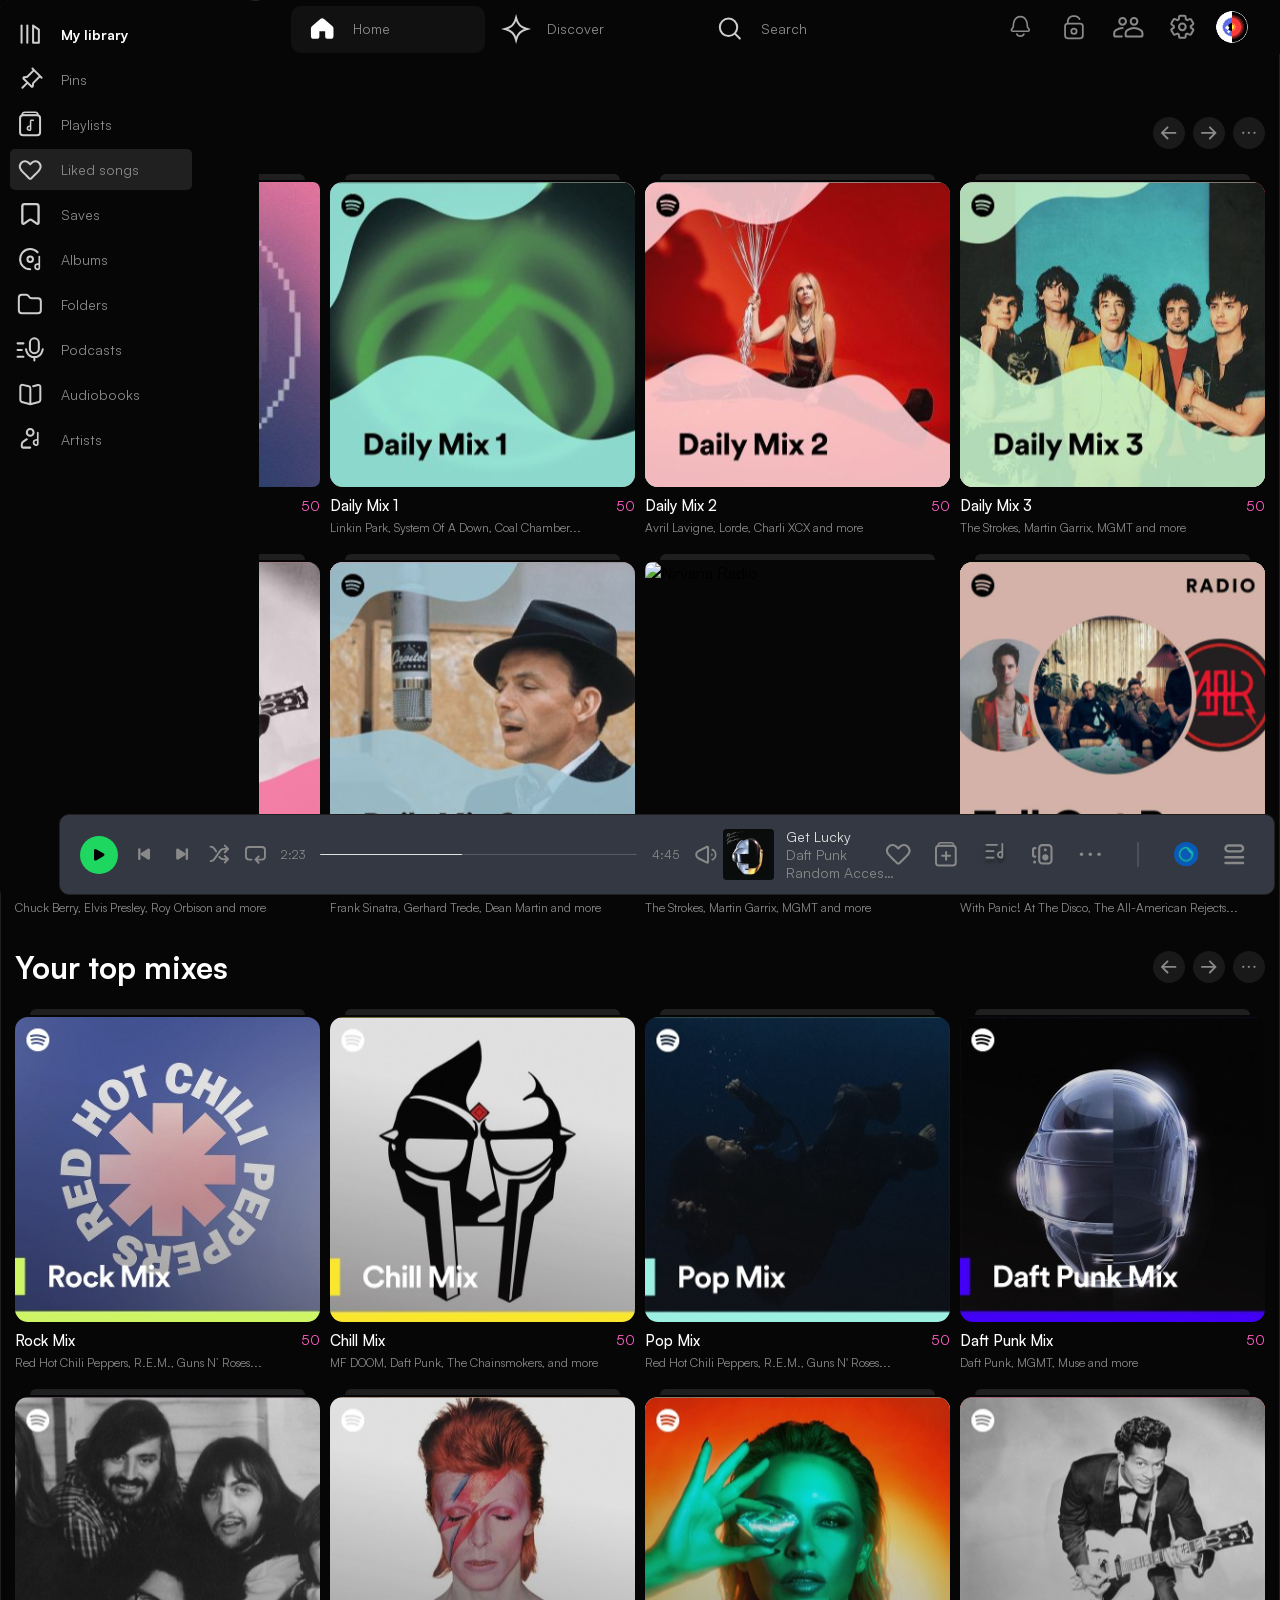
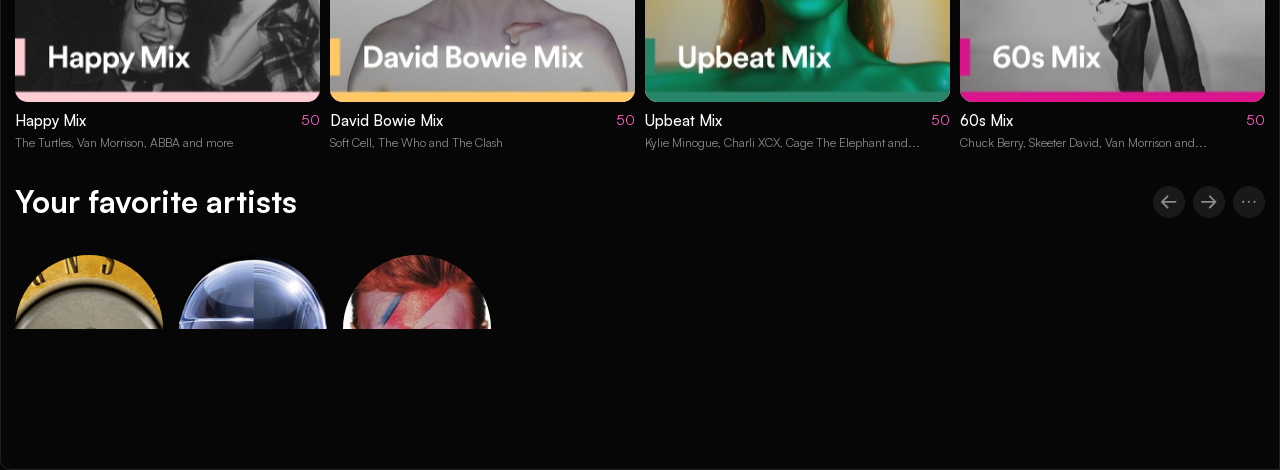
==== commit 1114a091: "Create Liked songs page: Html and Scss files. Add some information in Readme file, make some changes" ====
--- a/index.html
+++ b/index.html
@@ -121,8 +121,10 @@
                         <span>Playlists</span>
                     </li>
                     <li>
-                        <img src="assets/icons/heart.svg" alt="heart" />
-                        <span>Liked songs</span>
+                        <a class="liked-songs" href="liked-library.html">
+                            <img src="assets/icons/heart.svg" alt="heart" />
+                            <span>Liked songs</span>
+                        </a>
                     </li>
                     <li>
                         <img src="assets/icons/saves.svg" alt="saves" />
--- a/css/style.css
+++ b/css/style.css
@@ -500,16 +500,6 @@
     padding: 12px 8px;
   }
 }
-@media (max-width: 768px) and (min-width: 1600px) {
-  .catalogue-grid {
-    grid-template-columns: repeat(8, 1fr);
-  }
-}
-@media (max-width: 768px) and (max-width: 1599px) and (min-width: 1200px) {
-  .catalogue-grid {
-    grid-template-columns: repeat(4, 1fr);
-  }
-}
 .header {
   background-color: #060606;
   display: flex;
@@ -878,6 +868,11 @@
   background-color: #060606;
 }
 
+.not-active {
+  background-color: #111111 !important;
+  color: #898989;
+}
+
 header {
   grid-column: 2/3;
   display: flex;
@@ -941,6 +936,7 @@
   z-index: 30;
   border-radius: 10px;
   overflow-y: auto;
+  padding-top: 12px;
 }
 .sidebar li {
   height: 45px;
@@ -1215,6 +1211,245 @@
     display: none;
   }
 }
+.main-wrapper {
+  width: 100%;
+  max-width: 1500px;
+  margin: 0;
+  padding: 0 10px;
+}
+
+.not-active {
+  color: #898989 !important;
+  background-color: #060606 !important;
+}
+.not-active img {
+  filter: grayscale(100%);
+  opacity: 0.5;
+}
+
+.liked-songs {
+  background: #202020;
+  border-radius: 5px;
+}
+
+.menu-button-library-liked {
+  padding: 20px;
+  display: flex;
+  list-style: none;
+  align-items: center;
+  gap: 16px;
+  width: 100%;
+}
+.menu-button-library-liked .filters {
+  width: 105px;
+}
+.menu-button-library-liked .recent {
+  width: 50px;
+}
+.menu-button-library-liked .liked-add-icon {
+  margin-right: auto;
+}
+.menu-button-library-liked .liked-add-icon img {
+  width: 40px;
+  height: 40px;
+  opacity: 0.7;
+  transition: opacity 0.2s;
+}
+.menu-button-library-liked .liked-add-icon img:hover {
+  opacity: 1;
+}
+.menu-button-library-liked li:not(.liked-add-icon) {
+  display: flex;
+  align-items: center;
+  cursor: pointer;
+}
+.menu-button-library-liked li:not(.liked-add-icon) img {
+  height: 40px;
+  opacity: 0.6;
+  transition: all 0.2s linear;
+}
+.menu-button-library-liked li:not(.liked-add-icon):hover img {
+  opacity: 1;
+  filter: brightness(1.2);
+}
+
+.song-table {
+  gap: 10px;
+  align-self: stretch;
+  width: 100%;
+  max-width: 1400px;
+  margin-left: 30px;
+  border-collapse: collapse;
+  table-layout: fixed;
+  color: #b3b3b3;
+  font-family: "satoshi", sans-serif;
+}
+.song-table .col-num {
+  width: 42px;
+  text-align: center;
+}
+.song-table .col-title {
+  width: 40%;
+  font-size: 14px;
+  font-weight: 400;
+  color: #898989;
+}
+.song-table .col-album {
+  width: 35%;
+  font-size: 14px;
+  font-weight: 400;
+  color: #898989;
+}
+.song-table .col-duration {
+  width: 150px;
+  text-align: left;
+  display: flex;
+  flex-direction: row;
+  align-items: center;
+  justify-content: start;
+  gap: 50px;
+  font-size: 14px;
+  font-weight: 400;
+  color: #898989;
+}
+.song-table .col-duration img {
+  width: 40px;
+  height: 40px;
+}
+.song-table thead tr {
+  padding-bottom: 10px;
+  border-bottom: 2px solid rgba(255, 255, 255, 0.1);
+  position: sticky;
+  top: 0;
+  z-index: 10;
+}
+.song-table thead th {
+  text-align: left;
+  padding-bottom: 15px;
+  font-size: 14px;
+  font-weight: 400;
+  color: #898989;
+}
+.song-table tbody tr {
+  transition: background-color 0.2s ease;
+}
+.song-table tbody tr:hover {
+  background-color: rgba(255, 255, 255, 0.1);
+  color: #fff;
+}
+.song-table tbody tr:hover .song-info h3 {
+  color: #fff;
+}
+.song-table tbody td {
+  padding: 10px 0;
+  vertical-align: middle;
+}
+
+.title-content {
+  display: flex;
+  align-items: center;
+  gap: 12px;
+}
+.title-content img {
+  width: 40px;
+  height: 40px;
+  border-radius: 3px;
+  object-fit: cover;
+}
+.title-content .song-info {
+  display: flex;
+  flex-direction: column;
+}
+.title-content .song-info h3 {
+  margin: 0;
+  font-size: 16px;
+  font-weight: 500;
+  color: #e0e0e0;
+}
+.title-content .song-info a {
+  font-size: 14px;
+  color: #898989;
+  font-weight: 400;
+  text-decoration: none;
+}
+.title-content .song-info a:hover {
+  text-decoration: underline;
+}
+
+.col-album a {
+  color: #898989;
+  text-decoration: none;
+  font-size: 14px;
+  font-weight: 400;
+}
+.col-album a:hover {
+  color: #fff;
+}
+
+.col-duration span {
+  margin-right: 15px;
+  display: inline-block;
+  min-width: 35px;
+  color: #898989;
+  text-decoration: none;
+  font-size: 14px;
+  font-weight: 400;
+}
+.col-duration img {
+  width: 16px;
+  vertical-align: middle;
+}
+
+@media (max-width: 768px) {
+  body {
+    display: flex;
+    flex-direction: column;
+  }
+  .sidebar {
+    display: none;
+  }
+  .menu-button-library-liked {
+    display: none !important;
+  }
+  .main-wrapper {
+    padding: 0 10px;
+    max-width: 100%;
+  }
+  .song-table {
+    margin-left: 0 !important;
+    width: 100%;
+    table-layout: auto;
+  }
+  .song-table .col-num,
+  .song-table .col-album,
+  .song-table thead th.col-num,
+  .song-table thead th.col-album {
+    display: none;
+  }
+  .song-table .col-duration {
+    gap: 15px;
+    width: 80px;
+    justify-content: flex-end;
+  }
+  .song-table .col-duration span {
+    margin-right: 5px;
+    min-width: unset;
+  }
+  .song-table .col-duration img {
+    width: 20px;
+    height: 20px;
+  }
+  .song-table .col-title {
+    width: auto;
+  }
+  .navigation {
+    gap: 10px;
+    font-size: 12px;
+  }
+  .top-buttons {
+    gap: 8px;
+  }
+}
 *,
 *::before,
 *::after {
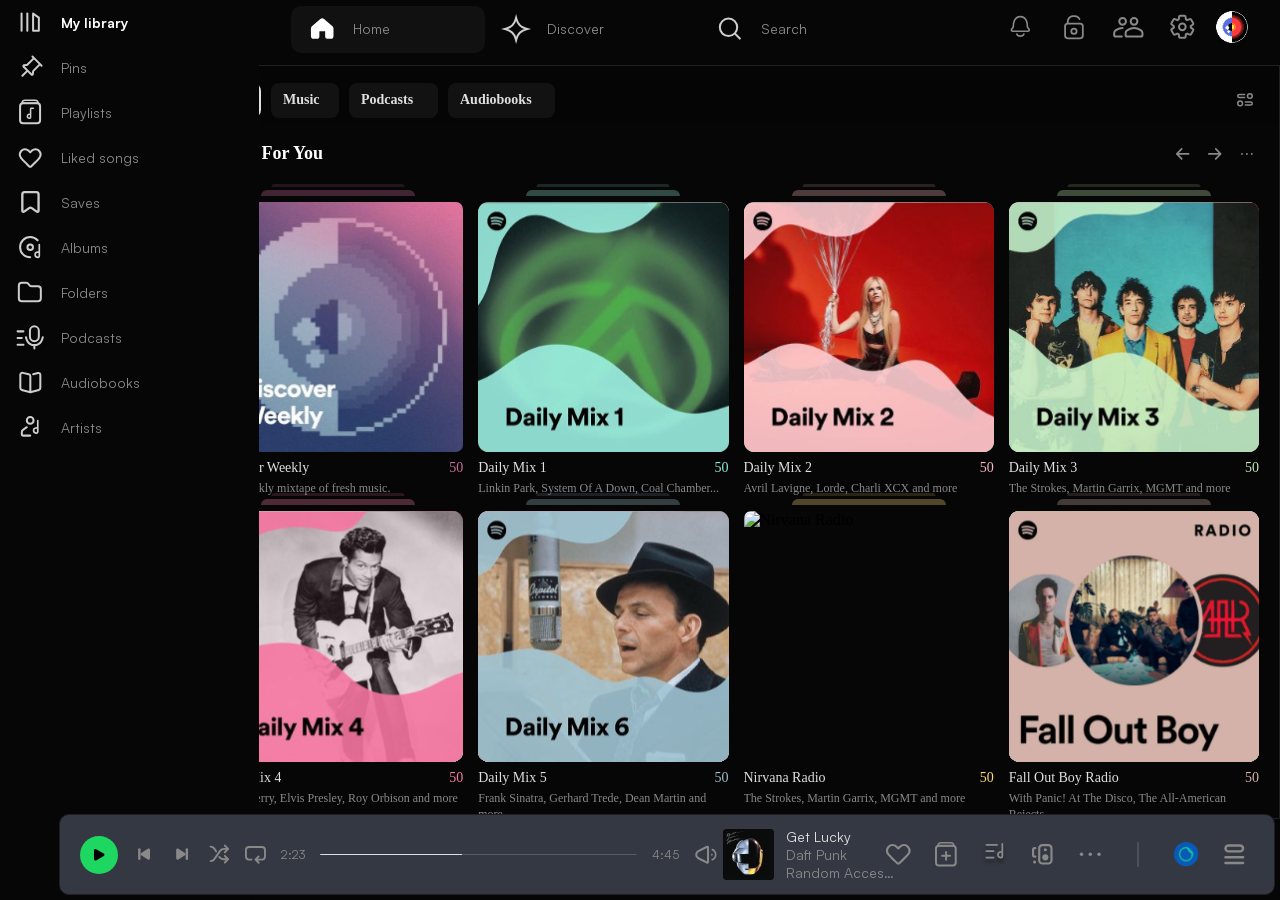
==== commit 53fbe334: "Edit: Home page card container, create responsive and solve little problems and errors" ====
--- a/index.html
+++ b/index.html
@@ -1,638 +1,782 @@
 <!doctype html>
 <html lang="en">
-
-<head>
+  <head>
     <meta charset="UTF-8" />
     <meta name="viewport" content="width=device-width, initial-scale=1.0" />
-    <title>Spitify - exam group project</title>
+    <title>Spotify - exam group project</title>
     <link rel="stylesheet" href="/assets/fonts/fonts.css" />
     <link rel="stylesheet" href="css/style.css" />
-
-</head>
-
-<body>
+  </head>
+
+  <body>
     <!-- Khatia -->
     <!-- desctop header -->
     <header class="header">
-        <!-- TOP NAVIGATION -->
-        <nav class="header-nav">
-            <ul class="nav-list">
-                <li class="nav-item library-list-active">
-                    <a href="#">
-                        <img src="assets/icons/home.svg" alt="Homeicon" />
-                        <span>Home</span>
-                    </a>
-                </li>
-
-                <li class="nav-item">
-                    <a class="discover" href="discover.html">
-                        <img src="assets/icons/discover.svg" alt="Discovericon" />
-                        <span>Discover</span>
-                    </a>
-                </li>
-
-                <li class="nav-item">
-                    <a href="#">
-                        <img src="assets/icons/search.svg" alt="Search icon" />
-                        <span>Search</span>
-                    </a>
-                </li>
-            </ul>
-        </nav>
-
-        <!-- RIGHT SIDE HEADER ICONS -->
-        <div class="header-actions">
-            <button class="icon-btn">
-                <img src="assets/icons/bell.svg" alt="Notifications" />
-            </button>
-
-            <button class="icon-btn">
-                <img src="assets/icons/lock.svg" alt="Security" />
-            </button>
-
-            <button class="icon-btn">
-                <img src="assets/icons/users.svg" alt="Users" />
-            </button>
-
-            <button class="icon-btn">
-                <img src="assets/icons/settings.svg" alt="Settings" />
-            </button>
-
-            <button class="icon-btn avatar-btn">
-                <img src="assets/icons/Sprite-0002 1.svg" alt="Profile" />
-            </button>
-        </div>
+      <!-- TOP NAVIGATION -->
+      <nav class="header-nav">
+        <ul class="nav-list">
+          <li class="nav-item library-list-active">
+            <a href="#">
+              <img src="assets/icons/home.svg" alt="Homeicon" />
+              <span>Home</span>
+            </a>
+          </li>
+
+          <li class="nav-item">
+            <a href="#">
+              <img src="assets/icons/discover.svg" alt="Discovericon" />
+              <span>Discover</span>
+            </a>
+          </li>
+
+          <li class="nav-item">
+            <a href="#">
+              <img src="assets/icons/search.svg" alt="Search icon" />
+              <span>Search</span>
+            </a>
+          </li>
+        </ul>
+      </nav>
+
+      <!-- RIGHT SIDE ICONS -->
+      <div class="header-actions">
+        <button class="icon-btn">
+          <img src="assets/icons/bell.svg" alt="Notifications" />
+        </button>
+
+        <button class="icon-btn">
+          <img src="assets/icons/lock.svg" alt="Security" />
+        </button>
+
+        <button class="icon-btn">
+          <img src="assets/icons/users.svg" alt="Users" />
+        </button>
+
+        <button class="icon-btn">
+          <img src="assets/icons/settings.svg" alt="Settings" />
+        </button>
+
+        <button class="icon-btn avatar-btn">
+          <img src="assets/icons/Sprite-0002 1.svg" alt="Profile" />
+        </button>
+      </div>
     </header>
 
     <!-- responsive-nav -->
     <section class="responsive-nav">
-        <div>
-            <a href="#">
-                <img src="assets/icons/home-responsive.svg" alt="home-responsive" />
-            </a>
-            <p>Home</p>
-        </div>
-        <div>
-            <a href="#">
-                <img src="assets/icons/discover-responsive.svg" alt="discover-responsive" />
-            </a>
-            <p>Discover</p>
-        </div>
-        <div>
-            <a href="#">
-                <img src="assets/icons/search-responsive.svg" alt="search-responsive" />
-            </a>
-            <p>Search</p>
-        </div>
-        <div>
-            <a href="#">
-                <img src="assets/icons/library-responsive.svg" alt="library-responsive" />
-            </a>
-            <p>Library</p>
-        </div>
-        <div>
-            <a href="#">
-                <img src="assets/icons/me-responsive.svg" alt="me-responsive" />
-            </a>
-            <p>Me</p>
-        </div>
+      <div>
+        <a href="#">
+          <img src="assets/icons/home-responsive.svg" alt="home-responsive" />
+        </a>
+        <p>Home</p>
+      </div>
+      <div>
+        <a href="#">
+          <img
+            src="assets/icons/discover-responsive.svg"
+            alt="discover-responsive"
+          />
+        </a>
+        <p>Discover</p>
+      </div>
+      <div>
+        <a href="#">
+          <img
+            src="assets/icons/search-responsive.svg"
+            alt="search-responsive"
+          />
+        </a>
+        <p>Search</p>
+      </div>
+      <div>
+        <a href="#">
+          <img
+            src="assets/icons/library-responsive.svg"
+            alt="library-responsive"
+          />
+        </a>
+        <p>Library</p>
+      </div>
+      <div>
+        <a href="#">
+          <img src="assets/icons/ME-responsive.svg" alt="me-responsive" />
+        </a>
+        <p>Me</p>
+      </div>
     </section>
 
     <!-- Khatia -->
     <!-- sidebar -->
-    <div class="app-container">
-        <aside class="sidebar">
-            <nav class="library">
-                <!-- <div class="library-header">
+    <aside class="sidebar">
+      <nav class="library">
+        <!-- <div class="library-header">
             <a href="#" class="library-title-link">
             </a>
           </div> -->
-                <ul class="library-list">
-                    <li>
-                        <img src="/assets/icons/spotifyicon.svg" alt="library" />
-                        <span>My library</span>
-                    </li>
-                    <li>
-                        <img src="/assets/icons/pins.svg" alt="pins" />
-                        <span>Pins</span>
-                    </li>
-                    <li>
-                        <img src="assets/icons/playlist.svg" alt="playlist" />
-                        <span>Playlists</span>
-                    </li>
-                    <li>
-                        <a class="liked-songs" href="liked-library.html">
-                            <img src="assets/icons/heart.svg" alt="heart" />
-                            <span>Liked songs</span>
-                        </a>
-                    </li>
-                    <li>
-                        <img src="assets/icons/saves.svg" alt="saves" />
-                        <span>Saves</span>
-                    </li>
-                    <li>
-                        <img src="assets/icons/albums.svg" alt="album" />
-                        <span>Albums</span>
-                    </li>
-                    <li>
-                        <img src="assets/icons/folders.svg" alt="folders" />
-                        <span>Folders</span>
-                    </li>
-                    <li>
-                        <img src="assets/icons/podcasts.svg" alt="podcast" />
-                        <span>Podcasts</span>
-                    </li>
-                    <li>
-                        <img src="assets/icons/audiobooks.svg" alt="audiobooks" />
-                        <span>Audiobooks</span>
-                    </li>
-                    <li>
-                        <img src="assets/icons/artists.svg" alt="artists" />
-                        <span>Artists</span>
-                    </li>
-                </ul>
-            </nav>
-        </aside>
-
+        <ul class="library-list">
+          <li>
+            <img src="/assets/icons/spotifyicon.svg" alt="library" />
+            <span>My library</span>
+          </li>
+          <li>
+            <img src="/assets/icons/pins.svg" alt="pins" />
+            <span>Pins</span>
+          </li>
+          <li>
+            <img src="assets/icons/playlist.svg" alt="playlist" />
+            <span>Playlists</span>
+          </li>
+          <li>
+            <img src="assets/icons/heart.svg" alt="heart" />
+            <span>Liked songs</span>
+          </li>
+          <li>
+            <img src="assets/icons/saves.svg" alt="saves" />
+            <span>Saves</span>
+          </li>
+          <li>
+            <img src="assets/icons/albums.svg" alt="album" />
+            <span>Albums</span>
+          </li>
+          <li>
+            <img src="assets/icons/folders.svg" alt="folders" />
+            <span>Folders</span>
+          </li>
+          <li>
+            <img src="assets/icons/podcasts.svg" alt="podcast" />
+            <span>Podcasts</span>
+          </li>
+          <li>
+            <img src="assets/icons/audiobooks.svg" alt="audiobooks" />
+            <span>Audiobooks</span>
+          </li>
+          <li>
+            <img src="assets/icons/artists.svg" alt="artists" />
+            <span>Artists</span>
+          </li>
+        </ul>
+      </nav>
+    </aside>
+    
 
         <!-- Nodari -->
         <!-- Main content -->
-
-        <main class="main-content">
-            <section class="filters-section" aria-label="Content filters">
-                <div class="filters">
-                    <button class="filter filter--active" type="button">All</button>
-                    <button class="filter" type="button">Music</button>
-                    <button class="filter" type="button">Podcasts</button>
-                    <button class="filter" type="button">Audiobooks</button>
-                </div>
-                <div class="filters-layout-action">
-                    <button class="icon-action" type="button" aria-label="Change layout">
-                        <img src="assets/icons/discover-icons/mobile-home-add-icon.svg" class="icon-action__icon"
-                            alt="Layout" />
-                    </button>
-                </div>
-            </section>
-
-            <!-- mobile shortcuts -->
-            <div class="content-wrapper">
-                <section class="mobile-shortcuts" aria-label="Quick access playlists">
-                    <a href="#" class="mobile-shortcuts__item">
-                        <img src="assets/icons/card-icons/song-cover1.svg" alt="Get Lucky cover"
-                            class="mobile-shortcuts__image">
-                        <div class="mobile-shortcuts__text">
-                            <h3 class="mobile-shortcuts__title">Get Lucky (feat. Pharrell Williams and Nile Rodgers)
-                            </h3>
-                            <p class="mobile-shortcuts__subtitle">Daft Punk</p>
-                        </div>
-                    </a>
-
-                    <a href="#" class="mobile-shortcuts__item">
-                        <img src="assets/icons/card-icons/song-cover2.svg" alt="Daily Mix 2 cover"
-                            class="mobile-shortcuts__image">
-                        <div class="mobile-shortcuts__text">
-                            <h3 class="mobile-shortcuts__title">Daily Mix 2</h3>
-                        </div>
-                    </a>
-
-                    <a href="#" class="mobile-shortcuts__item">
-                        <img src="assets/icons/card-icons/song-cover3.svg" alt="Daily Mix 1 cover"
-                            class="mobile-shortcuts__image">
-                        <div class="mobile-shortcuts__text">
-                            <h3 class="mobile-shortcuts__title">Daily Mix 1</h3>
-                        </div>
-                    </a>
-
-                    <a href="#" class="mobile-shortcuts__item">
-                        <img src="assets/icons/card-icons/song-cover1.svg" alt="Instant Crush cover"
-                            class="mobile-shortcuts__image">
-                        <div class="mobile-shortcuts__text">
-                            <h3 class="mobile-shortcuts__title">Instant Crush</h3>
-                            <p class="mobile-shortcuts__subtitle">Daft Punk</p>
-                        </div>
-                    </a>
-
-                    <a href="#" class="mobile-shortcuts__item">
-                        <img src="assets/icons/card-icons/song-cover1.svg" alt="Around the World cover"
-                            class="mobile-shortcuts__image">
-                        <div class="mobile-shortcuts__text">
-                            <h3 class="mobile-shortcuts__title">Around the world</h3>
-                            <p class="mobile-shortcuts__subtitle">Daft Punk</p>
-                        </div>
-                    </a>
-
-                    <a href="#" class="mobile-shortcuts__item">
-                        <img src="assets/icons/card-icons/song-cover4.svg" alt="Rock Mix cover"
-                            class="mobile-shortcuts__image">
-                        <div class="mobile-shortcuts__text">
-                            <h3 class="mobile-shortcuts__title">Rock Mix</h3>
-                        </div>
-                    </a>
-                </section>
-
-                <!-- cards -->
-
-                <section class="catalogue">
-                    <div class="catalogue-top">
-                        <h2 class="catalogue-title">Made For You</h2>
-
-                        <div class="catalogue-actions">
-                            <button class="catalogue-btn" type="button" aria-label="Previous">
-                                <img src="assets/icons/card-icons/arrow-left.svg" alt="Previous" />
-                            </button>
-                            <button class="catalogue-btn" type="button" aria-label="Next">
-                                <img src="assets/icons/card-icons/arrow-right-top.svg" alt="Next" />
-                            </button>
-                            <button class="catalogue-btn" type="button" aria-label="More options">
-                                <img src="assets/icons/card-icons/dots.svg" alt="More" />
-                            </button>
-                        </div>
-                    </div>
-
-                    <div class="catalogue-grid">
-                        <article class="music-card">
-                            <a href="#" class="music-card__link">
-                                <div class="music-card__image-wrap">
-                                    <img src="assets/icons/card-icons/card-1.svg" class="music-card__image"
-                                        alt="Discover Weekly" />
-                                </div>
-                                <div class="music-card__meta">
-                                    <span class="music-card__type">Discover Weekly</span>
-                                    <span class="music-card__count">50</span>
-                                </div>
-                                <p class="music-card__desc">Your weekly mixtape of fresh music.</p>
-                            </a>
-                        </article>
-
-                        <article class="music-card">
-                            <a href="#" class="music-card__link">
-                                <div class="music-card__image-wrap">
-                                    <img src="assets/icons/card-icons/card-2.svg" class="music-card__image"
-                                        alt="Daily Mix 1" />
-                                </div>
-                                <div class="music-card__meta">
-                                    <span class="music-card__type">Daily Mix 1</span>
-                                    <span class="music-card__count">50</span>
-                                </div>
-                                <p class="music-card__desc">Linkin Park, System Of A Down, Coal Chamber...</p>
-                            </a>
-                        </article>
-
-                        <article class="music-card">
-                            <a href="#" class="music-card__link">
-                                <div class="music-card__image-wrap">
-                                    <img src="assets/icons/card-icons/card-3.svg" class="music-card__image"
-                                        alt="Daily Mix 2" />
-                                </div>
-                                <div class="music-card__meta">
-                                    <span class="music-card__type">Daily Mix 2</span>
-                                    <span class="music-card__count">50</span>
-                                </div>
-                                <p class="music-card__desc">Avril Lavigne, Lorde, Charli XCX and more</p>
-                            </a>
-                        </article>
-
-                        <article class="music-card">
-                            <a href="#" class="music-card__link">
-                                <div class="music-card__image-wrap">
-                                    <img src="assets/icons/card-icons/card-4.svg" class="music-card__image"
-                                        alt="Daily Mix 3" />
-                                </div>
-                                <div class="music-card__meta">
-                                    <span class="music-card__type">Daily Mix 3</span>
-                                    <span class="music-card__count">50</span>
-                                </div>
-                                <p class="music-card__desc">The Strokes, Martin Garrix, MGMT and more</p>
-                            </a>
-                        </article>
-
-                        <article class="music-card">
-                            <a href="#" class="music-card__link">
-                                <div class="music-card__image-wrap">
-                                    <img src="assets/icons/card-icons/card-5.svg" class="music-card__image"
-                                        alt="Daily Mix 4" />
-                                </div>
-                                <div class="music-card__meta">
-                                    <span class="music-card__type">Daily Mix 4</span>
-                                    <span class="music-card__count">50</span>
-                                </div>
-                                <p class="music-card__desc">Chuck Berry, Elvis Presley, Roy Orbison and more</p>
-                            </a>
-                        </article>
-
-                        <article class="music-card">
-                            <a href="#" class="music-card__link">
-                                <div class="music-card__image-wrap">
-                                    <img src="assets/icons/card-icons/card-6.svg" class="music-card__image"
-                                        alt="Daily Mix 5" />
-                                </div>
-                                <div class="music-card__meta">
-                                    <span class="music-card__type">Daily Mix 5</span>
-                                    <span class="music-card__count">50</span>
-                                </div>
-                                <p class="music-card__desc">Frank Sinatra, Gerhard Trede, Dean Martin and more</p>
-                            </a>
-                        </article>
-
-                        <article class="music-card">
-                            <a href="#" class="music-card__link">
-                                <div class="music-card__image-wrap">
-                                    <img src="assets/icons/card-icons/card-7.svg" class="music-card__image"
-                                        alt="Nirvana Radio" />
-                                </div>
-                                <div class="music-card__meta">
-                                    <span class="music-card__type">Nirvana Radio</span>
-                                    <span class="music-card__count">50</span>
-                                </div>
-                                <p class="music-card__desc">The Strokes, Martin Garrix, MGMT and more</p>
-                            </a>
-                        </article>
-
-                        <article class="music-card">
-                            <a href="#" class="music-card__link">
-                                <div class="music-card__image-wrap">
-                                    <img src="assets/icons/card-icons/card-8.svg" class="music-card__image"
-                                        alt="Fall Out Boy Radio" />
-                                </div>
-                                <div class="music-card__meta">
-                                    <span class="music-card__type">Fall Out Boy Radio</span>
-                                    <span class="music-card__count">50</span>
-                                </div>
-                                <p class="music-card__desc">With Panic! At The Disco, The All-American Rejects...</p>
-                            </a>
-                        </article>
-                    </div>
-                </section>
-
-                <section class="catalogue">
-                    <div class="catalogue-top">
-                        <h2 class="catalogue-title">Your top mixes</h2>
-
-                        <div class="catalogue-actions">
-                            <button class="catalogue-btn" type="button" aria-label="Previous">
-                                <img src="assets/icons/card-icons/arrow-left.svg" alt="Previous" />
-                            </button>
-                            <button class="catalogue-btn" type="button" aria-label="Next">
-                                <img src="assets/icons/card-icons/arrow-right-top.svg" alt="Next" />
-                            </button>
-                            <button class="catalogue-btn" type="button" aria-label="More options">
-                                <img src="assets/icons/card-icons/dots.svg" alt="More" />
-                            </button>
-                        </div>
-                    </div>
-
-                    <div class="catalogue-grid">
-                        <article class="mix-card">
-                            <a href="#" class="mix-card__link">
-                                <div class="mix-card__image-wrap">
-                                    <img src="assets/icons/card-icons/mix1.svg" class="mix-card__image"
-                                        alt="Rock Mix" />
-                                </div>
-                                <div class="mix-card__meta">
-                                    <span class="mix-card__type">Rock Mix</span>
-                                    <span class="mix-card__count">50</span>
-                                </div>
-                                <p class="mix-card__desc">Red Hot Chili Peppers, R.E.M., Guns N’ Roses...</p>
-                            </a>
-                        </article>
-
-                        <article class="mix-card">
-                            <a href="#" class="mix-card__link">
-                                <div class="mix-card__image-wrap">
-                                    <img src="assets/icons/card-icons/mix2.svg" class="mix-card__image"
-                                        alt="Chill Mix" />
-                                </div>
-                                <div class="mix-card__meta">
-                                    <span class="mix-card__type">Chill Mix</span>
-                                    <span class="mix-card__count">50</span>
-                                </div>
-                                <p class="mix-card__desc">MF DOOM, Daft Punk, The Chainsmokers, and more</p>
-                            </a>
-                        </article>
-
-                        <article class="mix-card">
-                            <a href="#" class="mix-card__link">
-                                <div class="mix-card__image-wrap">
-                                    <img src="assets/icons/card-icons/mix3.svg" class="mix-card__image" alt="Pop Mix" />
-                                </div>
-                                <div class="mix-card__meta">
-                                    <span class="mix-card__type">Pop Mix</span>
-                                    <span class="mix-card__count">50</span>
-                                </div>
-                                <p class="mix-card__desc">Red Hot Chili Peppers, R.E.M., Guns N' Roses...</p>
-                            </a>
-                        </article>
-
-                        <article class="mix-card">
-                            <a href="#" class="mix-card__link">
-                                <div class="mix-card__image-wrap">
-                                    <img src="assets/icons/card-icons/mix4.svg" class="mix-card__image"
-                                        alt="Daft Punk Mix" />
-                                </div>
-                                <div class="mix-card__meta">
-                                    <span class="mix-card__type">Daft Punk Mix</span>
-                                    <span class="mix-card__count">50</span>
-                                </div>
-                                <p class="mix-card__desc">Daft Punk, MGMT, Muse and more</p>
-                            </a>
-                        </article>
-
-                        <article class="mix-card">
-                            <a href="#" class="mix-card__link">
-                                <div class="mix-card__image-wrap">
-                                    <img src="assets/icons/card-icons/mix5.svg" class="mix-card__image"
-                                        alt="Happy Mix" />
-                                </div>
-                                <div class="mix-card__meta">
-                                    <span class="mix-card__type">Happy Mix</span>
-                                    <span class="mix-card__count">50</span>
-                                </div>
-                                <p class="mix-card__desc">The Turtles, Van Morrison, ABBA and more</p>
-                            </a>
-                        </article>
-
-                        <article class="mix-card">
-                            <a href="#" class="mix-card__link">
-                                <div class="mix-card__image-wrap">
-                                    <img src="assets/icons/card-icons/mix6.svg" class="mix-card__image"
-                                        alt="David Bowie Mix" />
-                                </div>
-                                <div class="mix-card__meta">
-                                    <span class="mix-card__type">David Bowie Mix</span>
-                                    <span class="mix-card__count">50</span>
-                                </div>
-                                <p class="mix-card__desc">Soft Cell, The Who and The Clash</p>
-                            </a>
-                        </article>
-
-                        <article class="mix-card">
-                            <a href="#" class="mix-card__link">
-                                <div class="mix-card__image-wrap">
-                                    <img src="assets/icons/card-icons/mix7.svg" class="mix-card__image"
-                                        alt="Upbeat Mix" />
-                                </div>
-                                <div class="mix-card__meta">
-                                    <span class="mix-card__type">Upbeat Mix</span>
-                                    <span class="mix-card__count">50</span>
-                                </div>
-                                <p class="mix-card__desc">Kylie Minogue, Charli XCX, Cage The Elephant and...</p>
-                            </a>
-                        </article>
-
-                        <article class="mix-card">
-                            <a href="#" class="mix-card__link">
-                                <div class="mix-card__image-wrap">
-                                    <img src="assets/icons/card-icons/mix8.svg" class="mix-card__image" alt="60s Mix" />
-                                </div>
-                                <div class="mix-card__meta">
-                                    <span class="mix-card__type">60s Mix</span>
-                                    <span class="mix-card__count">50</span>
-                                </div>
-                                <p class="mix-card__desc">Chuck Berry, Skeeter David, Van Morrison and...</p>
-                            </a>
-                        </article>
-                    </div>
-                </section>
-
-                <section class="catalogue catalogue-artists">
-                    <div class="catalogue-top">
-                        <h2 class="catalogue-title">Your favorite artists</h2>
-
-                        <div class="catalogue-actions">
-                            <button class="catalogue-btn" type="button" aria-label="Previous">
-                                <img src="assets/icons/card-icons/arrow-left.svg" alt="Previous" />
-                            </button>
-                            <button class="catalogue-btn" type="button" aria-label="Next">
-                                <img src="assets/icons/card-icons/arrow-right-top.svg" alt="Next" />
-                            </button>
-                            <button class="catalogue-btn" type="button" aria-label="More options">
-                                <img src="assets/icons/card-icons/dots.svg" alt="More" />
-                            </button>
-                        </div>
-                    </div>
-
-                    <div class="artists-grid">
-                        <article class="artist-card">
-                            <a href="#" class="artist-card__link artist-card__link--artist1">
-                                <img src="assets/icons/card-icons/artist1.png" class="artist-card__image"
-                                    alt="Artist 1" />
-                            </a>
-                        </article>
-
-                        <article class="artist-card">
-                            <a href="#" class="artist-card__link artist-card__link--artist2">
-                                <img src="assets/icons/card-icons/artist2.png" class="artist-card__image"
-                                    alt="Artist 2" />
-                            </a>
-                        </article>
-
-                        <article class="artist-card">
-                            <a href="#" class="artist-card__link artist-card__link--artist3">
-                                <img src="assets/icons/card-icons/artist3.png" class="artist-card__image"
-                                    alt="Artist 3" />
-                            </a>
-                        </article>
-                    </div>
-                </section>
-            </div>
-        </main>
+<main class="main-content">
+  <section class="filters-section" aria-label="Content filters">
+    <div class="filters">
+      <button class="filter filter--active filter--all" type="button">All</button>
+      <button class="filter filter--music" type="button">Music</button>
+      <button class="filter filter--podcasts" type="button">Podcasts</button>
+      <button class="filter filter--audiobooks" type="button">Audiobooks</button>
     </div>
+
+    <div class="filters-layout-action">
+      <button class="icon-action" type="button" aria-label="Change layout">
+        <img
+          src="assets/icons/card-icons/layout.svg"
+          class="icon-action__icon"
+          alt="Layout"
+        />
+      </button>
+    </div>
+  </section>
+
+  <!-- mobile shortcuts -->
+  <section class="mobile-shortcuts" aria-label="Quick access playlists">
+    <a href="#" class="mobile-shortcuts__item">
+      <img
+        src="assets/icons/card-icons/song-cover1.svg"
+        alt="Get Lucky cover"
+        class="mobile-shortcuts__image"
+      />
+      <div class="mobile-shortcuts__text">
+        <h3 class="mobile-shortcuts__title">Get Lucky (feat....</h3>
+        <p class="mobile-shortcuts__subtitle">Daft Punk</p>
+      </div>
+    </a>
+
+    <a href="#" class="mobile-shortcuts__item">
+      <img
+        src="assets/icons/card-icons/song-cover2.svg"
+        alt="Daily Mix 2 cover"
+        class="mobile-shortcuts__image"
+      />
+      <div class="mobile-shortcuts__text">
+        <h3 class="mobile-shortcuts__title">Daily Mix 2</h3>
+      </div>
+    </a>
+
+    <a href="#" class="mobile-shortcuts__item">
+      <img
+        src="assets/icons/card-icons/song-cover3.svg"
+        alt="Daily Mix 1 cover"
+        class="mobile-shortcuts__image"
+      />
+      <div class="mobile-shortcuts__text">
+        <h3 class="mobile-shortcuts__title">Daily Mix 1</h3>
+      </div>
+    </a>
+
+    <a href="#" class="mobile-shortcuts__item">
+      <img
+        src="assets/icons/card-icons/song-cover1.svg"
+        alt="Instant Crush cover"
+        class="mobile-shortcuts__image"
+      />
+      <div class="mobile-shortcuts__text">
+        <h3 class="mobile-shortcuts__title">Instant Crush</h3>
+        <p class="mobile-shortcuts__subtitle">Daft Punk</p>
+      </div>
+    </a>
+
+    <a href="#" class="mobile-shortcuts__item">
+      <img
+        src="assets/icons/card-icons/song-cover1.svg"
+        alt="Around the World cover"
+        class="mobile-shortcuts__image"
+      />
+      <div class="mobile-shortcuts__text">
+        <h3 class="mobile-shortcuts__title">Around the wo...</h3>
+        <p class="mobile-shortcuts__subtitle">Daft Punk</p>
+      </div>
+    </a>
+
+    <a href="#" class="mobile-shortcuts__item">
+      <img
+        src="assets/icons/card-icons/song-cover4.svg"
+        alt="Rock Mix cover"
+        class="mobile-shortcuts__image"
+      />
+      <div class="mobile-shortcuts__text">
+        <h3 class="mobile-shortcuts__title">Rock Mix</h3>
+      </div>
+    </a>
+  </section>
+
+  <!-- cards -->
+  <div class="content-wrapper">
+    <section class="catalogue">
+      <div class="catalogue-top">
+        <h2 class="catalogue-title">Made For You</h2>
+
+        <div class="catalogue-actions">
+          <button class="catalogue-btn" type="button" aria-label="Previous">
+            <img src="assets/icons/card-icons/arrow-left.svg" alt="Previous" />
+          </button>
+          <button class="catalogue-btn" type="button" aria-label="Next">
+            <img src="assets/icons/card-icons/arrow-right-top.svg" alt="Next" />
+          </button>
+          <button class="catalogue-btn" type="button" aria-label="More options">
+            <img src="assets/icons/card-icons/dots.svg" alt="More" />
+          </button>
+        </div>
+      </div>
+
+      <div class="catalogue-grid">
+        <article class="music-card music-card--pink">
+          <a href="#" class="music-card__link">
+            <div class="music-card__image-wrap">
+              <img
+                src="assets/icons/card-icons/card-1.svg"
+                class="music-card__image"
+                alt="Discover Weekly"
+              />
+            </div>
+            <div class="music-card__meta">
+              <span class="music-card__type">Discover Weekly</span>
+              <span class="music-card__count">50</span>
+            </div>
+            <p class="music-card__desc">Your weekly mixtape of fresh music.</p>
+          </a>
+        </article>
+
+        <article class="music-card music-card--mint">
+          <a href="#" class="music-card__link">
+            <div class="music-card__image-wrap">
+              <img
+                src="assets/icons/card-icons/card-2.svg"
+                class="music-card__image"
+                alt="Daily Mix 1"
+              />
+            </div>
+            <div class="music-card__meta">
+              <span class="music-card__type">Daily Mix 1</span>
+              <span class="music-card__count">50</span>
+            </div>
+            <p class="music-card__desc">Linkin Park, System Of A Down, Coal Chamber...</p>
+          </a>
+        </article>
+
+        <article class="music-card music-card--rose">
+          <a href="#" class="music-card__link">
+            <div class="music-card__image-wrap">
+              <img
+                src="assets/icons/card-icons/card-3.svg"
+                class="music-card__image"
+                alt="Daily Mix 2"
+              />
+            </div>
+            <div class="music-card__meta">
+              <span class="music-card__type">Daily Mix 2</span>
+              <span class="music-card__count">50</span>
+            </div>
+            <p class="music-card__desc">Avril Lavigne, Lorde, Charli XCX and more</p>
+          </a>
+        </article>
+
+        <article class="music-card music-card--green">
+          <a href="#" class="music-card__link">
+            <div class="music-card__image-wrap">
+              <img
+                src="assets/icons/card-icons/card-4.svg"
+                class="music-card__image"
+                alt="Daily Mix 3"
+              />
+            </div>
+            <div class="music-card__meta">
+              <span class="music-card__type">Daily Mix 3</span>
+              <span class="music-card__count">50</span>
+            </div>
+            <p class="music-card__desc">The Strokes, Martin Garrix, MGMT and more</p>
+          </a>
+        </article>
+
+        <article class="music-card music-card--hotpink">
+          <a href="#" class="music-card__link">
+            <div class="music-card__image-wrap">
+              <img
+                src="assets/icons/card-icons/card-5.svg"
+                class="music-card__image"
+                alt="Daily Mix 4"
+              />
+            </div>
+            <div class="music-card__meta">
+              <span class="music-card__type">Daily Mix 4</span>
+              <span class="music-card__count">50</span>
+            </div>
+            <p class="music-card__desc">Chuck Berry, Elvis Presley, Roy Orbison and more</p>
+          </a>
+        </article>
+
+        <article class="music-card music-card--steel">
+          <a href="#" class="music-card__link">
+            <div class="music-card__image-wrap">
+              <img
+                src="assets/icons/card-icons/card-6.svg"
+                class="music-card__image"
+                alt="Daily Mix 5"
+              />
+            </div>
+            <div class="music-card__meta">
+              <span class="music-card__type">Daily Mix 5</span>
+              <span class="music-card__count">50</span>
+            </div>
+            <p class="music-card__desc">Frank Sinatra, Gerhard Trede, Dean Martin and more</p>
+          </a>
+        </article>
+
+        <article class="music-card music-card--yellow">
+          <a href="#" class="music-card__link">
+            <div class="music-card__image-wrap">
+              <img
+                src="assets/icons/card-icons/card-7.svg"
+                class="music-card__image"
+                alt="Nirvana Radio"
+              />
+            </div>
+            <div class="music-card__meta">
+              <span class="music-card__type">Nirvana Radio</span>
+              <span class="music-card__count">50</span>
+            </div>
+            <p class="music-card__desc">The Strokes, Martin Garrix, MGMT and more</p>
+          </a>
+        </article>
+
+        <article class="music-card music-card--beige">
+          <a href="#" class="music-card__link">
+            <div class="music-card__image-wrap">
+              <img
+                src="assets/icons/card-icons/card-8.svg"
+                class="music-card__image"
+                alt="Fall Out Boy Radio"
+              />
+            </div>
+            <div class="music-card__meta">
+              <span class="music-card__type">Fall Out Boy Radio</span>
+              <span class="music-card__count">50</span>
+            </div>
+            <p class="music-card__desc">With Panic! At The Disco, The All-American Rejects...</p>
+          </a>
+        </article>
+      </div>
+    </section>
+
+    <section class="catalogue">
+      <div class="catalogue-top">
+        <h2 class="catalogue-title">Your top mixes</h2>
+
+        <div class="catalogue-actions">
+          <button class="catalogue-btn" type="button" aria-label="Previous">
+            <img src="assets/icons/card-icons/arrow-left.svg" alt="Previous" />
+          </button>
+          <button class="catalogue-btn" type="button" aria-label="Next">
+            <img src="assets/icons/card-icons/arrow-right-top.svg" alt="Next" />
+          </button>
+          <button class="catalogue-btn" type="button" aria-label="More options">
+            <img src="assets/icons/card-icons/dots.svg" alt="More" />
+          </button>
+        </div>
+      </div>
+
+      <div class="catalogue-grid">
+        <article class="mix-card mix-card--lime">
+          <a href="#" class="mix-card__link">
+            <div class="mix-card__image-wrap">
+              <img
+                src="assets/icons/card-icons/mix1.svg"
+                class="mix-card__image"
+                alt="Rock Mix"
+              />
+            </div>
+            <div class="mix-card__meta">
+              <span class="mix-card__type">Rock Mix</span>
+              <span class="mix-card__count">50</span>
+            </div>
+            <p class="mix-card__desc">Red Hot Chili Peppers, R.E.M., Guns N’ Roses...</p>
+          </a>
+        </article>
+
+        <article class="mix-card mix-card--gold">
+          <a href="#" class="mix-card__link">
+            <div class="mix-card__image-wrap">
+              <img
+                src="assets/icons/card-icons/mix2.svg"
+                class="mix-card__image"
+                alt="Chill Mix"
+              />
+            </div>
+            <div class="mix-card__meta">
+              <span class="mix-card__type">Chill Mix</span>
+              <span class="mix-card__count">50</span>
+            </div>
+            <p class="mix-card__desc">MF DOOM, Daft Punk, The Chainsmokers, and more</p>
+          </a>
+        </article>
+
+        <article class="mix-card mix-card--cyan">
+          <a href="#" class="mix-card__link">
+            <div class="mix-card__image-wrap">
+              <img
+                src="assets/icons/card-icons/mix3.svg"
+                class="mix-card__image"
+                alt="Pop Mix"
+              />
+            </div>
+            <div class="mix-card__meta">
+              <span class="mix-card__type">Pop Mix</span>
+              <span class="mix-card__count">50</span>
+            </div>
+            <p class="mix-card__desc">Red Hot Chili Peppers, R.E.M., Guns N' Roses...</p>
+          </a>
+        </article>
+
+        <article class="mix-card mix-card--blue">
+          <a href="#" class="mix-card__link">
+            <div class="mix-card__image-wrap">
+              <img
+                src="assets/icons/card-icons/mix4.svg"
+                class="mix-card__image"
+                alt="Daft Punk Mix"
+              />
+            </div>
+            <div class="mix-card__meta">
+              <span class="mix-card__type">Daft Punk Mix</span>
+              <span class="mix-card__count">50</span>
+            </div>
+            <p class="mix-card__desc">Daft Punk, MGMT, Muse and more</p>
+          </a>
+        </article>
+
+        <article class="mix-card mix-card--blush">
+          <a href="#" class="mix-card__link">
+            <div class="mix-card__image-wrap">
+              <img
+                src="assets/icons/card-icons/mix5.svg"
+                class="mix-card__image"
+                alt="Happy Mix"
+              />
+            </div>
+            <div class="mix-card__meta">
+              <span class="mix-card__type">Happy Mix</span>
+              <span class="mix-card__count">50</span>
+            </div>
+            <p class="mix-card__desc">The Turtles, Van Morrison, ABBA and more</p>
+          </a>
+        </article>
+
+        <article class="mix-card mix-card--orange">
+          <a href="#" class="mix-card__link">
+            <div class="mix-card__image-wrap">
+              <img
+                src="assets/icons/card-icons/mix6.svg"
+                class="mix-card__image"
+                alt="David Bowie Mix"
+              />
+            </div>
+            <div class="mix-card__meta">
+              <span class="mix-card__type">David Bowie Mix</span>
+              <span class="mix-card__count">50</span>
+            </div>
+            <p class="mix-card__desc">Soft Cell, The Who and The Clash</p>
+          </a>
+        </article>
+
+        <article class="mix-card mix-card--teal">
+          <a href="#" class="mix-card__link">
+            <div class="mix-card__image-wrap">
+              <img
+                src="assets/icons/card-icons/mix7.svg"
+                class="mix-card__image"
+                alt="Upbeat Mix"
+              />
+            </div>
+            <div class="mix-card__meta">
+              <span class="mix-card__type">Upbeat Mix</span>
+              <span class="mix-card__count">50</span>
+            </div>
+            <p class="mix-card__desc">Kylie Minogue, Charli XCX, Cage The Elephant and...</p>
+          </a>
+        </article>
+
+        <article class="mix-card mix-card--magenta">
+          <a href="#" class="mix-card__link">
+            <div class="mix-card__image-wrap">
+              <img
+                src="assets/icons/card-icons/mix8.svg"
+                class="mix-card__image"
+                alt="60s Mix"
+              />
+            </div>
+            <div class="mix-card__meta">
+              <span class="mix-card__type">60s Mix</span>
+              <span class="mix-card__count">50</span>
+            </div>
+            <p class="mix-card__desc">Chuck Berry, Skeeter David, Van Morrison and...</p>
+          </a>
+        </article>
+      </div>
+    </section>
+
+    <section class="catalogue catalogue-artists">
+      <div class="catalogue-top catalogue-top--artists">
+        <h2 class="catalogue-title">Your favorite artists</h2>
+
+        <div class="catalogue-actions">
+          <button class="catalogue-btn" type="button" aria-label="Previous">
+            <img src="assets/icons/card-icons/arrow-left.svg" alt="Previous" />
+          </button>
+          <button class="catalogue-btn" type="button" aria-label="Next">
+            <img src="assets/icons/card-icons/arrow-right-top.svg" alt="Next" />
+          </button>
+          <button class="catalogue-btn" type="button" aria-label="More options">
+            <img src="assets/icons/card-icons/dots.svg" alt="More" />
+          </button>
+        </div>
+      </div>
+
+      <div class="artists-grid">
+        <article class="artist-card">
+          <a href="#" class="artist-card__link artist-card__link--artist1">
+            <img
+              src="assets/icons/card-icons/artist1.png"
+              class="artist-card__image"
+              alt="Artist 1"
+            />
+          </a>
+        </article>
+
+        <article class="artist-card">
+          <a href="#" class="artist-card__link artist-card__link--artist2">
+            <img
+              src="assets/icons/card-icons/artist2.png"
+              class="artist-card__image"
+              alt="Artist 2"
+            />
+          </a>
+        </article>
+
+        <article class="artist-card">
+          <a href="#" class="artist-card__link artist-card__link--artist3">
+            <img
+              src="assets/icons/card-icons/artist3.png"
+              class="artist-card__image"
+              alt="Artist 3"
+            />
+          </a>
+        </article>
+      </div>
+    </section>
+  </div>
+</main>
 
     <!-- footer player -->
     <!-- Ani -->
     <footer class="footer-player">
-        <!--Player left section-->
-        <section class="player-left">
-            <div class="left-side-icons">
-                <button class="btn-play" aria-label="Start" id="start-btn">
-                    <img src="./assets/icons/player-icons/player-start-icon.svg" alt="Start button" />
-                </button>
-                <button class="btn-play when-click" aria-label="Play" id="playing-btn">
-                    <img src="./assets/icons/player-icons/player-playing-icon.svg" alt="Plaing button" />
-                </button>
-                <button class="btn-icon" aria-label="Previous">
-                    <img src="./assets/icons/player-icons/player-left-arrow.svg" alt="Previous" class="btn-icon__svg" />
-                </button>
-                <button class="btn-icon" aria-label="Next">
-                    <img src="./assets/icons/player-icons/player-right-arrow.svg" alt="Next" class="btn-icon__svg" />
-                </button>
-                <button class="btn-icon" aria-label="Shuffle">
-                    <img src="./assets/icons/player-icons/player-shuffle-icon.svg" alt="Shuffle"
-                        class="btn-icon__svg btn-icon__svg--active" />
-                </button>
-                <button class="btn-icon" aria-label="Repeat">
-                    <img src="./assets/icons/player-icons/player-resume-icon.svg" alt="Repeat" class="btn-icon__svg" />
-                </button>
-                <time class="player-time">2:23</time>
-                <img class="player__progress-line" src="./assets/icons/player-icons/player-line.svg"
-                    alt="progress line" />
-                <time class="player-time">4:45</time>
-                <button class="voice-btn" aria-label="Voice Control">
-                    <img src="./assets/icons/player-icons/player-voice-icon.svg" alt="Voice control"
-                        class="btn-icon__svg" />
-                </button>
-                <audio src="./assets/icons/player-icons/player-mp3/DaftPunk-GetLucky.mp3" id="music-file"></audio>
-            </div>
-        </section>
-
-        <!--Player center section-->
-        <section class="player-center">
-            <div class="progress-container">
-                <div class="mini-track">
-                    <img src="./assets/icons/player-icons/player-album-icon.svg" alt="Get Lucky Cover"
-                        class="mini-track__img" />
-                    <div class="mini-track__text">
-                        <h4 class="mini-track__title desktop-text">Get Lucky</h4>
-                        <!--in mobile it will be hidden-->
-                        <h4 class="mini-track__title mobile-text">
-                            Get Lucky (feat. Pharrell Williams and Nile Rodgers)
-                            <!--in desktop it will be hidden-->
-                        </h4>
-                        <p class="mini-track__artist">Daft Punk</p>
-                        <p class="mini-track__album">Random Access Memories</p>
-                    </div>
-                </div>
-            </div>
-        </section>
-
-        <!--Player right section-->
-        <section class="player-right">
-            <div class="footer-right-icons">
-                <button class="btn-icon">
-                    <img src="./assets/icons/player-icons/player-heart-icon.svg" alt="Like" class="btn-icon__svg" />
-                </button>
-                <button class="btn-icon">
-                    <img src="./assets/icons/player-icons/player-square-icon.svg" alt="Add" class="btn-icon__svg" />
-                </button>
-                <button class="btn-icon">
-                    <img src="./assets/icons/player-icons/player-music-icon.svg" alt="Microphone"
-                        class="btn-icon__svg" />
-                </button>
-                <button class="btn-icon">
-                    <img src="./assets/icons/player-icons/player-mobiles-icon.svg" alt="Layer Group"
-                        class="btn-icon__svg" />
-                </button>
-                <button class="btn-icon">
-                    <img src="./assets/icons/player-icons/player-dots-icon.svg" alt="Dots" class="btn-icon__svg" />
-                </button>
-                <span class="btn-icon">
-                    <img src="./assets/icons/player-icons/player-right-line-icon.svg" alt="line"
-                        class="btn-icon__svg" />
-                </span>
-
-                <div class="btn-icon">
-                    <img src="./assets/icons/player-icons/player-blue-icon.svg" alt="profile icon"
-                        class="btn-icon__svg" />
-                </div>
-
-                <button class="btn-icon">
-                    <img src="./assets/icons/player-icons/player-burger-icon.svg" alt="burger icon"
-                        class="btn-icon__svg" />
-                </button>
-            </div>
-        </section>
+      <!--Player left section-->
+      <section class="player-left">
+        <div class="left-side-icons">
+          <button class="btn-play" aria-label="Start" id="start-btn">
+            <img
+              src="./assets/icons/player-icons/player-start-icon.svg"
+              alt="Start button"
+            />
+          </button>
+          <button
+            class="btn-play when-click"
+            aria-label="Play"
+            id="playing-btn"
+          >
+            <img
+              src="./assets/icons/player-icons/player-playing-icon.svg"
+              alt="Plaing button"
+            />
+          </button>
+          <button class="btn-icon" aria-label="Previous">
+            <img
+              src="./assets/icons/player-icons/player-left-arrow.svg"
+              alt="Previous"
+              class="btn-icon__svg"
+            />
+          </button>
+          <button class="btn-icon" aria-label="Next">
+            <img
+              src="./assets/icons/player-icons/player-right-arrow.svg"
+              alt="Next"
+              class="btn-icon__svg"
+            />
+          </button>
+          <button class="btn-icon" aria-label="Shuffle">
+            <img
+              src="./assets/icons/player-icons/player-shuffle-icon.svg"
+              alt="Shuffle"
+              class="btn-icon__svg btn-icon__svg--active"
+            />
+          </button>
+          <button class="btn-icon" aria-label="Repeat">
+            <img
+              src="./assets/icons/player-icons/player-resume-icon.svg"
+              alt="Repeat"
+              class="btn-icon__svg"
+            />
+          </button>
+          <time class="player-time">2:23</time>
+          <img
+            class="player__progress-line"
+            src="./assets/icons/player-icons/player-line.svg"
+            alt="progress line"
+          />
+          <time class="player-time">4:45</time>
+          <button class="voice-btn" aria-label="Voice Control">
+            <img
+              src="./assets/icons/player-icons/player-voice-icon.svg"
+              alt="Voice control"
+              class="btn-icon__svg"
+            />
+          </button>
+          <audio
+            src="./assets/icons/player-icons/player-mp3/DaftPunk-GetLucky.mp3"
+            id="music-file"
+          ></audio>
+        </div>
+      </section>
+
+      <!--Player center section-->
+      <section class="player-center">
+        <div class="progress-container">
+          <div class="mini-track">
+            <img
+              src="./assets/icons/player-icons/player-album-icon.svg"
+              alt="Get Lucky Cover"
+              class="mini-track__img"
+            />
+            <div class="mini-track__text">
+              <h4 class="mini-track__title desktop-text">Get Lucky</h4>
+              <!--in mobile it will be hidden-->
+              <h4 class="mini-track__title mobile-text">
+                Get Lucky (feat. Pharrell Williams and Nile Rodgers)
+                <!--in desktop it will be hidden-->
+              </h4>
+              <p class="mini-track__artist">Daft Punk</p>
+              <p class="mini-track__album">Random Access Memories</p>
+            </div>
+          </div>
+        </div>
+      </section>
+
+      <!--Player right section-->
+      <section class="player-right">
+        <div class="footer-right-icons">
+          <button class="btn-icon">
+            <img
+              src="./assets/icons/player-icons/player-heart-icon.svg"
+              alt="Like"
+              class="btn-icon__svg"
+            />
+          </button>
+          <button class="btn-icon">
+            <img
+              src="./assets/icons/player-icons/player-square-icon.svg"
+              alt="Add"
+              class="btn-icon__svg"
+            />
+          </button>
+          <button class="btn-icon">
+            <img
+              src="./assets/icons/player-icons/player-music-icon.svg"
+              alt="Microphone"
+              class="btn-icon__svg"
+            />
+          </button>
+          <button class="btn-icon">
+            <img
+              src="./assets/icons/player-icons/player-mobiles-icon.svg"
+              alt="Layer Group"
+              class="btn-icon__svg"
+            />
+          </button>
+          <button class="btn-icon">
+            <img
+              src="./assets/icons/player-icons/player-dots-icon.svg"
+              alt="Dots"
+              class="btn-icon__svg"
+            />
+          </button>
+          <span class="btn-icon">
+            <img
+              src="./assets/icons/player-icons/player-right-line-icon.svg"
+              alt="line"
+              class="btn-icon__svg"
+            />
+          </span>
+
+          <div class="btn-icon">
+            <img
+              src="./assets/icons/player-icons/player-blue-icon.svg"
+              alt="profile icon"
+              class="btn-icon__svg"
+            />
+          </div>
+
+          <button class="btn-icon">
+            <img
+              src="./assets/icons/player-icons/player-burger-icon.svg"
+              alt="burger icon"
+              class="btn-icon__svg"
+            />
+          </button>
+        </div>
+      </section>
     </footer>
     <script src="script.js"></script>
-</body>
-
-</html>+  </body>
+</html>
--- a/css/style.css
+++ b/css/style.css
@@ -69,6 +69,32 @@
   }
 }
 /* =========================
+   BASE
+   ========================= */
+html,
+body {
+  height: 100%;
+  margin: 0;
+  overflow: hidden;
+  background: #000;
+}
+
+*,
+*::before,
+*::after {
+  box-sizing: border-box;
+}
+
+img {
+  display: block;
+  max-width: 100%;
+}
+
+button {
+  font: inherit;
+}
+
+/* =========================
    MAIN CONTENT
    ========================= */
 .main-content {
@@ -77,19 +103,93 @@
   height: 100%;
   min-width: 0;
   min-height: 0;
-  font-family: "satoshi", sans-serif;
+  display: flex;
+  flex-direction: column;
+  overflow-x: hidden;
+  overflow-y: auto;
   background: #060606;
   border: 1px solid #202020;
   border-radius: 10px 0 0 10px;
-  display: flex;
-  flex-direction: column;
-  overflow-x: hidden;
-  overflow-y: auto;
   scrollbar-width: none;
   -ms-overflow-style: none;
 }
 .main-content::-webkit-scrollbar {
   display: none;
+}
+
+/* =========================
+   FILTERS SECTION
+   ========================= */
+.filters-section {
+  position: sticky;
+  top: 0;
+  z-index: 20;
+  display: flex;
+  align-items: center;
+  justify-content: space-between;
+  gap: 16px;
+  min-height: 60px;
+  padding: 8px 20px 0;
+  background: rgba(6, 6, 6, 0.92);
+  backdrop-filter: blur(22px);
+}
+
+.filters {
+  display: inline-flex;
+  align-items: center;
+  gap: 10px;
+  flex-wrap: wrap;
+}
+
+.filter {
+  height: 35px;
+  padding: 0 12px;
+  border: 0;
+  border-radius: 8px;
+  background: rgba(32, 32, 32, 0.5);
+  color: rgb(224, 224, 224);
+  font-size: 14px;
+  font-weight: 700;
+  cursor: pointer;
+  transition: background 0.2s ease, color 0.2s ease;
+}
+.filter--active {
+  background: rgb(224, 224, 224);
+  color: rgba(32, 32, 32, 0.9);
+}
+.filter--all {
+  width: 48px;
+}
+.filter--music {
+  width: 68px;
+}
+.filter--podcasts {
+  width: 89px;
+}
+.filter--audiobooks {
+  width: 107px;
+}
+
+.filters-layout-action {
+  flex-shrink: 0;
+}
+
+.icon-action {
+  width: 28px;
+  height: 28px;
+  padding: 0;
+  border: 0;
+  background: transparent;
+  display: inline-flex;
+  align-items: center;
+  justify-content: center;
+  cursor: pointer;
+}
+
+.icon-action__icon {
+  width: 16px;
+  height: 16px;
+  object-fit: contain;
 }
 
 /* =========================
@@ -98,46 +198,44 @@
 .content-wrapper {
   width: 100%;
   min-width: 0;
-  padding: 12px 14px 140px;
   display: flex;
   flex-direction: column;
-  gap: 32px;
+  gap: 40px;
+  padding: 16px 20px 140px;
 }
 
 /* =========================
    MOBILE SHORTCUTS
    ========================= */
-.main-content .mobile-shortcuts {
+.mobile-shortcuts {
   display: none;
 }
-
 .mobile-shortcuts__item {
   display: flex;
   align-items: center;
   min-width: 0;
   height: 56px;
+  overflow: hidden;
+  text-decoration: none;
   background: linear-gradient(90deg, #2a2a2a 0%, #1f1f1f 100%);
   border-radius: 8px;
-  overflow: hidden;
-  text-decoration: none;
 }
 .mobile-shortcuts__image {
   width: 56px;
   height: 56px;
   flex-shrink: 0;
   object-fit: cover;
-  display: block;
 }
 .mobile-shortcuts__text {
   min-width: 0;
-  padding: 0 12px;
   display: flex;
   flex-direction: column;
   justify-content: center;
+  padding: 0 12px;
 }
 .mobile-shortcuts__title {
   margin: 0;
-  color: #ffffff;
+  color: #fff;
   font-size: 14px;
   font-weight: 500;
   line-height: 1.2;
@@ -163,7 +261,7 @@
   min-width: 0;
   display: flex;
   flex-direction: column;
-  gap: 15px;
+  gap: 30px;
 }
 .catalogue-top {
   width: 100%;
@@ -176,7 +274,7 @@
 .catalogue-title {
   margin: 0;
   color: #fff;
-  font-size: 31px;
+  font-size: 18px;
   font-weight: 700;
   line-height: 1.2;
 }
@@ -189,20 +287,21 @@
 }
 
 .catalogue-btn {
-  width: 32px;
-  height: 32px;
+  width: 24px;
+  height: 24px;
   padding: 0;
   border: 0;
   border-radius: 50%;
-  background: rgba(255, 255, 255, 0.08);
+  cursor: pointer;
   display: inline-flex;
   align-items: center;
   justify-content: center;
-  cursor: pointer;
+  background: transparent;
 }
 .catalogue-btn img {
-  width: 16px;
-  height: 16px;
+  width: 14px;
+  height: 14px;
+  object-fit: contain;
 }
 
 .catalogue-grid {
@@ -210,7 +309,8 @@
   min-width: 0;
   display: grid;
   grid-template-columns: repeat(8, minmax(0, 1fr));
-  gap: 10px;
+  gap: 15px;
+  margin-top: 6px;
 }
 
 /* =========================
@@ -233,7 +333,6 @@
   position: relative;
   width: 100%;
   aspect-ratio: 1/1;
-  margin-top: 16px;
   border-radius: 7.25px;
   overflow: visible;
 }
@@ -241,34 +340,49 @@
 .mix-card__image-wrap::before {
   content: "";
   position: absolute;
-  top: -8px;
-  left: 5%;
-  width: 90%;
+  top: -18px;
+  left: 50%;
+  width: 133px;
+  height: 3px;
+  transform: translateX(-50%);
+  border-top-left-radius: 7.25px;
+  border-top-right-radius: 7.25px;
+  z-index: 1;
+}
+.music-card__image-wrap::after,
+.mix-card__image-wrap::after {
+  content: "";
+  position: absolute;
+  top: -12px;
+  left: 50%;
+  width: 154px;
   height: 6px;
-  background: rgba(255, 255, 255, 0.1);
-  border-radius: 7.25px 7.25px 0 0;
+  transform: translateX(-50%);
+  border-top-left-radius: 7.25px;
+  border-top-right-radius: 7.25px;
+  z-index: 2;
 }
 .music-card__image,
 .mix-card__image {
   width: 100%;
   height: 100%;
+  object-fit: cover;
   border-radius: 7.25px;
-  object-fit: cover;
 }
 .music-card__meta,
 .mix-card__meta {
-  margin-top: 8px;
+  min-width: 0;
   display: flex;
   align-items: center;
   justify-content: space-between;
   gap: 8px;
-  min-width: 0;
+  margin-top: 8px;
 }
 .music-card__type,
 .mix-card__type {
   min-width: 0;
-  color: #fff;
-  font-size: 15px;
+  color: rgb(224, 224, 224);
+  font-size: 14px;
   font-weight: 500;
   white-space: nowrap;
   overflow: hidden;
@@ -277,68 +391,248 @@
 .music-card__count,
 .mix-card__count {
   flex-shrink: 0;
-  color: #ff5ec4;
   font-size: 14px;
+  font-weight: 400;
 }
 .music-card__desc,
 .mix-card__desc {
   margin: 4px 0 0;
-  color: #898989;
+  color: rgb(137, 137, 137);
   font-size: 12px;
   line-height: 1.35;
   display: -webkit-box;
+  -webkit-box-orient: vertical;
   -webkit-line-clamp: 2;
-  -webkit-box-orient: vertical;
+  line-clamp: 2;
   overflow: hidden;
 }
 
 /* =========================
-   ARTISTS
+   MUSIC CARD COLORS
+   ========================= */
+.music-card--pink .music-card__image-wrap::before {
+  background: rgba(206, 110, 154, 0.15);
+}
+.music-card--pink .music-card__image-wrap::after {
+  background: rgba(206, 110, 154, 0.3);
+}
+.music-card--pink .music-card__count {
+  color: rgb(206, 110, 154);
+}
+
+.music-card--mint .music-card__image-wrap::before {
+  background: rgba(149, 230, 211, 0.15);
+}
+.music-card--mint .music-card__image-wrap::after {
+  background: rgba(149, 230, 211, 0.3);
+}
+.music-card--mint .music-card__count {
+  color: rgb(149, 230, 211);
+}
+
+.music-card--rose .music-card__image-wrap::before {
+  background: rgba(244, 184, 189, 0.15);
+}
+.music-card--rose .music-card__image-wrap::after {
+  background: rgba(244, 184, 189, 0.3);
+}
+.music-card--rose .music-card__count {
+  color: rgb(244, 184, 189);
+}
+
+.music-card--green .music-card__image-wrap::before {
+  background: rgba(195, 231, 183, 0.15);
+}
+.music-card--green .music-card__image-wrap::after {
+  background: rgba(195, 231, 183, 0.3);
+}
+.music-card--green .music-card__count {
+  color: rgb(195, 231, 183);
+}
+
+.music-card--hotpink .music-card__image-wrap::before {
+  background: rgba(243, 127, 166, 0.15);
+}
+.music-card--hotpink .music-card__image-wrap::after {
+  background: rgba(243, 127, 166, 0.3);
+}
+.music-card--hotpink .music-card__count {
+  color: rgb(243, 127, 166);
+}
+
+.music-card--steel .music-card__image-wrap::before {
+  background: rgba(160, 190, 200, 0.15);
+}
+.music-card--steel .music-card__image-wrap::after {
+  background: rgba(160, 190, 200, 0.3);
+}
+.music-card--steel .music-card__count {
+  color: rgb(160, 190, 200);
+}
+
+.music-card--yellow .music-card__image-wrap::before {
+  background: rgba(253, 216, 125, 0.15);
+}
+.music-card--yellow .music-card__image-wrap::after {
+  background: rgba(253, 216, 125, 0.3);
+}
+.music-card--yellow .music-card__count {
+  color: rgb(253, 216, 125);
+}
+
+.music-card--beige .music-card__image-wrap::before {
+  background: rgba(212, 178, 169, 0.15);
+}
+.music-card--beige .music-card__image-wrap::after {
+  background: rgba(212, 178, 169, 0.3);
+}
+.music-card--beige .music-card__count {
+  color: rgb(212, 178, 169);
+}
+
+/* =========================
+   MIX CARD COLORS
+   ========================= */
+.mix-card--lime .mix-card__image-wrap::before {
+  background: rgba(204, 246, 101, 0.15);
+}
+.mix-card--lime .mix-card__image-wrap::after {
+  background: rgba(204, 246, 101, 0.3);
+}
+.mix-card--lime .mix-card__count {
+  color: rgb(204, 246, 101);
+}
+
+.mix-card--gold .mix-card__image-wrap::before {
+  background: rgba(249, 231, 44, 0.15);
+}
+.mix-card--gold .mix-card__image-wrap::after {
+  background: rgba(249, 231, 44, 0.3);
+}
+.mix-card--gold .mix-card__count {
+  color: rgb(249, 231, 44);
+}
+
+.mix-card--cyan .mix-card__image-wrap::before {
+  background: rgba(155, 240, 226, 0.15);
+}
+.mix-card--cyan .mix-card__image-wrap::after {
+  background: rgba(155, 240, 226, 0.3);
+}
+.mix-card--cyan .mix-card__count {
+  color: rgb(155, 240, 226);
+}
+
+.mix-card--blue .mix-card__image-wrap::before {
+  background: rgba(111, 134, 255, 0.15);
+}
+.mix-card--blue .mix-card__image-wrap::after {
+  background: rgba(111, 134, 255, 0.3);
+}
+.mix-card--blue .mix-card__count {
+  color: rgb(111, 134, 255);
+}
+
+.mix-card--blush .mix-card__image-wrap::before {
+  background: rgba(255, 203, 212, 0.15);
+}
+.mix-card--blush .mix-card__image-wrap::after {
+  background: rgba(255, 203, 212, 0.3);
+}
+.mix-card--blush .mix-card__count {
+  color: rgb(255, 203, 212);
+}
+
+.mix-card--orange .mix-card__image-wrap::before {
+  background: rgba(255, 198, 104, 0.15);
+}
+.mix-card--orange .mix-card__image-wrap::after {
+  background: rgba(255, 198, 104, 0.3);
+}
+.mix-card--orange .mix-card__count {
+  color: rgb(255, 198, 104);
+}
+
+.mix-card--teal .mix-card__image-wrap::before {
+  background: rgba(39, 133, 107, 0.15);
+}
+.mix-card--teal .mix-card__image-wrap::after {
+  background: rgba(39, 133, 107, 0.3);
+}
+.mix-card--teal .mix-card__count {
+  color: rgb(39, 133, 107);
+}
+
+.mix-card--magenta .mix-card__image-wrap::before {
+  background: rgba(221, 19, 139, 0.15);
+}
+.mix-card--magenta .mix-card__image-wrap::after {
+  background: rgba(221, 19, 139, 0.3);
+}
+.mix-card--magenta .mix-card__count {
+  color: rgb(221, 19, 139);
+}
+
+/* =========================
+   ARTISTS SECTION
+   ========================= */
+.catalogue-artists {
+  width: 100%;
+}
+
+.catalogue-top--artists {
+  justify-content: space-between;
+}
+
+.catalogue-artists .catalogue-title {
+  color: rgb(224, 224, 224);
+  font-size: 20px;
+  font-weight: 700;
+  line-height: 20px;
+  letter-spacing: 0.03em;
+}
+
+/* =========================
+   ARTISTS GRID
    ========================= */
 .artists-grid {
-  display: flex;
+  width: 100%;
+  display: flex;
+  align-items: flex-end;
   gap: 16px;
-  align-items: flex-end;
-  margin-top: 20px;
-  width: 100%;
-  min-width: 0;
-}
-
+  margin-top: 6px;
+  overflow: hidden;
+}
+
+/* =========================
+   ARTIST CARD
+   ========================= */
 .artist-card {
-  width: 148px;
-  height: 74px;
   position: relative;
-  border-top-left-radius: 148px;
-  border-top-right-radius: 148px;
-  overflow: hidden;
-  background: #000;
+  width: 170px;
+  height: 170px;
   flex-shrink: 0;
 }
+
+/* =========================
+   ARTIST CARD LINK
+   ========================= */
 .artist-card__link {
   display: block;
-  width: 100%;
-  height: 100%;
-  text-decoration: none;
-}
+  width: 170px;
+  height: 170px;
+  position: relative;
+}
+
+/* =========================
+   ARTIST CARD IMAGE
+   ========================= */
 .artist-card__image {
-  position: absolute;
-  top: 0;
-  left: 0;
-  width: 100%;
-  height: 148px;
+  width: 170px;
+  height: 170px;
   object-fit: cover;
-}
-
-.artist-card__link--artist1 .artist-card__image {
-  transform: scale(2.2) translateY(18px);
-}
-
-.artist-card__link--artist2 .artist-card__image {
-  transform: scale(2) translateY(14px);
-}
-
-.artist-card__link--artist3 .artist-card__image {
-  transform: scale(2.4) translateY(22px);
+  border-radius: 50%;
+  display: block;
 }
 
 /* =========================
@@ -356,37 +650,37 @@
    MOBILE
    ========================= */
 @media (max-width: 768px) {
+  html,
+  body {
+    overflow: hidden;
+  }
   .main-content {
+    background: #090909;
     border: none;
     border-radius: 0;
-    background: #090909;
-    padding-bottom: 90px;
-  }
-  .main-content .mobile-shortcuts {
+  }
+  .filter--active {
+    display: none;
+  }
+  .filters-section {
+    padding: 8px 12px 0;
+  }
+  .content-wrapper {
+    gap: 36px;
+    padding: 10px 12px 120px;
+  }
+  .mobile-shortcuts {
     display: grid;
     grid-template-columns: repeat(2, 1fr);
     gap: 10px;
-  }
-  .mobile-shortcuts__image {
-    width: 43px;
-    height: 43px;
-    border-radius: 3px;
-    margin-left: 7px;
-  }
-  .mobile-shortcuts__title {
-    font-size: 14px;
-    font-weight: 400;
-    color: #e0e0e0;
-  }
-  .mobile-shortcuts__item {
-    display: flex;
-    justify-content: start;
-    align-items: center;
-    flex-direction: row;
+    padding: 0 3px;
+  }
+  .catalogue {
+    gap: 10px;
   }
   .catalogue-title {
-    padding: 30px 15px;
-    font-size: 27px;
+    font-size: 18px;
+    line-height: 1.2;
   }
   .catalogue-actions .catalogue-btn:not(:last-child) {
     display: none;
@@ -405,7 +699,9 @@
   .catalogue-grid {
     display: flex;
     gap: 12px;
+    margin-top: 4px;
     overflow-x: auto;
+    padding-top: 18px;
     padding-bottom: 4px;
     scroll-snap-type: x mandatory;
     scrollbar-width: none;
@@ -419,14 +715,15 @@
     min-width: 140px;
     scroll-snap-align: start;
   }
-  .music-card__image-wrap,
-  .mix-card__image-wrap {
-    margin-top: 0;
-  }
   .music-card__image-wrap::before,
   .mix-card__image-wrap::before {
-    top: -6px;
-    height: 5px;
+    width: 110px;
+    top: -14px;
+  }
+  .music-card__image-wrap::after,
+  .mix-card__image-wrap::after {
+    width: 126px;
+    top: -10px;
   }
   .music-card__meta,
   .mix-card__meta {
@@ -434,70 +731,48 @@
   }
   .music-card__type,
   .mix-card__type {
-    font-size: 12px;
-    font-weight: 500;
+    font-size: 15px;
+    font-weight: 600;
   }
   .music-card__count,
   .mix-card__count {
-    font-size: 12px;
-    font-weight: 400;
+    font-size: 14px;
   }
   .music-card__desc,
   .mix-card__desc {
     margin-top: 4px;
-    font-size: 10px;
-    font-weight: 400;
+    font-size: 12px;
   }
   .catalogue-artists {
+    display: block;
+  }
+  .artists-grid {
+    display: flex;
+    flex-wrap: nowrap;
+    align-items: flex-start;
+    gap: 12px;
+    overflow-x: auto;
+    overflow-y: hidden;
+    padding-bottom: 4px;
+    scroll-snap-type: x mandatory;
+    scrollbar-width: none;
+  }
+  .artists-grid::-webkit-scrollbar {
     display: none;
   }
-  .filters-section {
-    display: flex;
-    align-items: center;
-    justify-content: space-between;
-    padding: 8px 16px;
-    margin-bottom: 22px;
-  }
-  .filters-section .filters {
-    display: flex;
-    gap: 10px;
-  }
-  .filters-section .filters .filter {
-    padding: 8px 16px;
-    border-radius: 8px;
-    border: none;
-    background-color: #202020;
-    color: #e0e0e0;
-    font-family: "satoshi", sans-serif;
-    font-size: 12px;
-    font-weight: 400;
-    cursor: pointer;
-    transition: background-color 0.2s linear;
-  }
-  .filters-section .filters .filter:hover {
-    background-color: #3e3e3e;
-  }
-  .filters-section .filters .filter--active {
-    display: none;
-  }
-  .filters-section .filters-layout-action .icon-action {
-    background: transparent;
-    border: none;
-    cursor: pointer;
-    display: flex;
-    align-items: center;
-  }
-  .filters-section .filters-layout-action .icon-action__icon {
-    width: 40px;
-    height: 40px;
-    color: #898989;
-  }
-  .filters-section .filters-section {
-    position: sticky;
-    top: 0;
-    z-index: 10;
-    background-color: #060606;
-    padding: 12px 8px;
+  .artist-card {
+    flex: 0 0 120px;
+    width: 120px;
+    height: 120px;
+    scroll-snap-align: start;
+  }
+  .artist-card__link {
+    width: 120px;
+    height: 120px;
+  }
+  .artist-card__image {
+    width: 120px;
+    height: 120px;
   }
 }
 .header {
@@ -859,18 +1134,13 @@
   border-radius: 10px;
 }
 
-.page-discover {
+body {
   display: grid;
   grid-template-columns: 15vw 1fr;
   grid-template-rows: 65px 1fr 81px;
   height: 100vh;
   margin: 0;
   background-color: #060606;
-}
-
-.not-active {
-  background-color: #111111 !important;
-  color: #898989;
 }
 
 header {
@@ -936,7 +1206,6 @@
   z-index: 30;
   border-radius: 10px;
   overflow-y: auto;
-  padding-top: 12px;
 }
 .sidebar li {
   height: 45px;
@@ -969,7 +1238,6 @@
   width: calc(15vw - 10px);
   gap: 10px;
   color: #898989;
-  cursor: pointer;
 }
 
 .sidebar-wrapper {
@@ -1014,7 +1282,7 @@
   backdrop-filter: blur(15px);
   -webkit-backdrop-filter: blur(15px);
   padding: 2px 0px;
-  margin-left: 10px;
+  margin-left: -25px;
   margin-right: -25px;
 }
 main .discover-wrapper .buttons-for-discover ul {
@@ -1211,245 +1479,6 @@
     display: none;
   }
 }
-.main-wrapper {
-  width: 100%;
-  max-width: 1500px;
-  margin: 0;
-  padding: 0 10px;
-}
-
-.not-active {
-  color: #898989 !important;
-  background-color: #060606 !important;
-}
-.not-active img {
-  filter: grayscale(100%);
-  opacity: 0.5;
-}
-
-.liked-songs {
-  background: #202020;
-  border-radius: 5px;
-}
-
-.menu-button-library-liked {
-  padding: 20px;
-  display: flex;
-  list-style: none;
-  align-items: center;
-  gap: 16px;
-  width: 100%;
-}
-.menu-button-library-liked .filters {
-  width: 105px;
-}
-.menu-button-library-liked .recent {
-  width: 50px;
-}
-.menu-button-library-liked .liked-add-icon {
-  margin-right: auto;
-}
-.menu-button-library-liked .liked-add-icon img {
-  width: 40px;
-  height: 40px;
-  opacity: 0.7;
-  transition: opacity 0.2s;
-}
-.menu-button-library-liked .liked-add-icon img:hover {
-  opacity: 1;
-}
-.menu-button-library-liked li:not(.liked-add-icon) {
-  display: flex;
-  align-items: center;
-  cursor: pointer;
-}
-.menu-button-library-liked li:not(.liked-add-icon) img {
-  height: 40px;
-  opacity: 0.6;
-  transition: all 0.2s linear;
-}
-.menu-button-library-liked li:not(.liked-add-icon):hover img {
-  opacity: 1;
-  filter: brightness(1.2);
-}
-
-.song-table {
-  gap: 10px;
-  align-self: stretch;
-  width: 100%;
-  max-width: 1400px;
-  margin-left: 30px;
-  border-collapse: collapse;
-  table-layout: fixed;
-  color: #b3b3b3;
-  font-family: "satoshi", sans-serif;
-}
-.song-table .col-num {
-  width: 42px;
-  text-align: center;
-}
-.song-table .col-title {
-  width: 40%;
-  font-size: 14px;
-  font-weight: 400;
-  color: #898989;
-}
-.song-table .col-album {
-  width: 35%;
-  font-size: 14px;
-  font-weight: 400;
-  color: #898989;
-}
-.song-table .col-duration {
-  width: 150px;
-  text-align: left;
-  display: flex;
-  flex-direction: row;
-  align-items: center;
-  justify-content: start;
-  gap: 50px;
-  font-size: 14px;
-  font-weight: 400;
-  color: #898989;
-}
-.song-table .col-duration img {
-  width: 40px;
-  height: 40px;
-}
-.song-table thead tr {
-  padding-bottom: 10px;
-  border-bottom: 2px solid rgba(255, 255, 255, 0.1);
-  position: sticky;
-  top: 0;
-  z-index: 10;
-}
-.song-table thead th {
-  text-align: left;
-  padding-bottom: 15px;
-  font-size: 14px;
-  font-weight: 400;
-  color: #898989;
-}
-.song-table tbody tr {
-  transition: background-color 0.2s ease;
-}
-.song-table tbody tr:hover {
-  background-color: rgba(255, 255, 255, 0.1);
-  color: #fff;
-}
-.song-table tbody tr:hover .song-info h3 {
-  color: #fff;
-}
-.song-table tbody td {
-  padding: 10px 0;
-  vertical-align: middle;
-}
-
-.title-content {
-  display: flex;
-  align-items: center;
-  gap: 12px;
-}
-.title-content img {
-  width: 40px;
-  height: 40px;
-  border-radius: 3px;
-  object-fit: cover;
-}
-.title-content .song-info {
-  display: flex;
-  flex-direction: column;
-}
-.title-content .song-info h3 {
-  margin: 0;
-  font-size: 16px;
-  font-weight: 500;
-  color: #e0e0e0;
-}
-.title-content .song-info a {
-  font-size: 14px;
-  color: #898989;
-  font-weight: 400;
-  text-decoration: none;
-}
-.title-content .song-info a:hover {
-  text-decoration: underline;
-}
-
-.col-album a {
-  color: #898989;
-  text-decoration: none;
-  font-size: 14px;
-  font-weight: 400;
-}
-.col-album a:hover {
-  color: #fff;
-}
-
-.col-duration span {
-  margin-right: 15px;
-  display: inline-block;
-  min-width: 35px;
-  color: #898989;
-  text-decoration: none;
-  font-size: 14px;
-  font-weight: 400;
-}
-.col-duration img {
-  width: 16px;
-  vertical-align: middle;
-}
-
-@media (max-width: 768px) {
-  body {
-    display: flex;
-    flex-direction: column;
-  }
-  .sidebar {
-    display: none;
-  }
-  .menu-button-library-liked {
-    display: none !important;
-  }
-  .main-wrapper {
-    padding: 0 10px;
-    max-width: 100%;
-  }
-  .song-table {
-    margin-left: 0 !important;
-    width: 100%;
-    table-layout: auto;
-  }
-  .song-table .col-num,
-  .song-table .col-album,
-  .song-table thead th.col-num,
-  .song-table thead th.col-album {
-    display: none;
-  }
-  .song-table .col-duration {
-    gap: 15px;
-    width: 80px;
-    justify-content: flex-end;
-  }
-  .song-table .col-duration span {
-    margin-right: 5px;
-    min-width: unset;
-  }
-  .song-table .col-duration img {
-    width: 20px;
-    height: 20px;
-  }
-  .song-table .col-title {
-    width: auto;
-  }
-  .navigation {
-    gap: 10px;
-    font-size: 12px;
-  }
-  .top-buttons {
-    gap: 8px;
-  }
-}
 *,
 *::before,
 *::after {
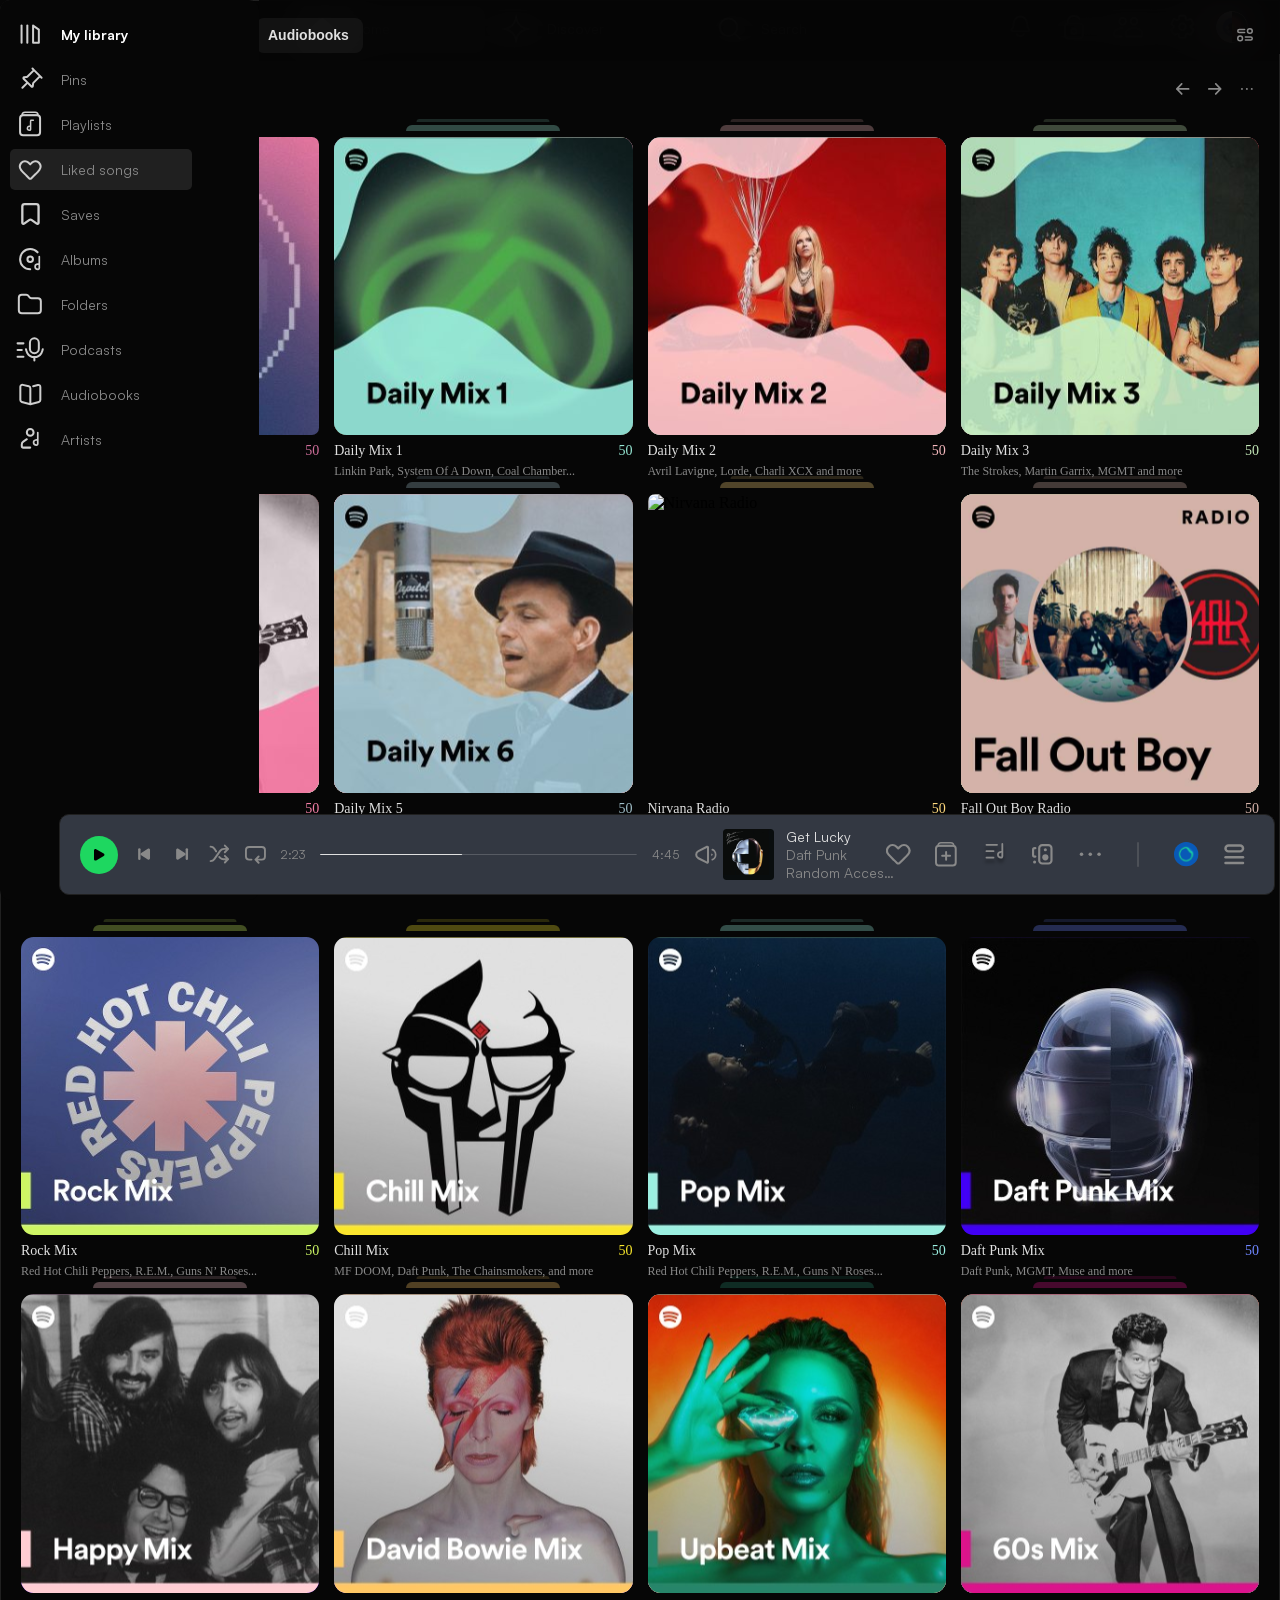
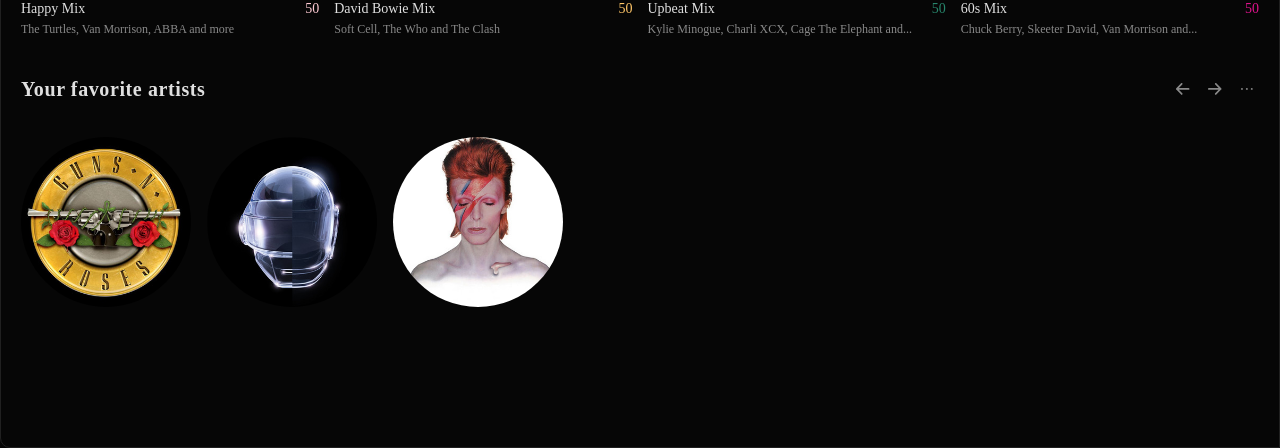
==== commit e3938e0b: "Merge branch 'main' into feature/editing-card-container" ====
--- a/index.html
+++ b/index.html
@@ -1,163 +1,159 @@
 <!doctype html>
 <html lang="en">
-  <head>
+
+<head>
     <meta charset="UTF-8" />
     <meta name="viewport" content="width=device-width, initial-scale=1.0" />
     <title>Spotify - exam group project</title>
     <link rel="stylesheet" href="/assets/fonts/fonts.css" />
     <link rel="stylesheet" href="css/style.css" />
-  </head>
-
-  <body>
+
+</head>
+
+<body>
     <!-- Khatia -->
     <!-- desctop header -->
     <header class="header">
-      <!-- TOP NAVIGATION -->
-      <nav class="header-nav">
-        <ul class="nav-list">
-          <li class="nav-item library-list-active">
-            <a href="#">
-              <img src="assets/icons/home.svg" alt="Homeicon" />
-              <span>Home</span>
-            </a>
-          </li>
-
-          <li class="nav-item">
-            <a href="#">
-              <img src="assets/icons/discover.svg" alt="Discovericon" />
-              <span>Discover</span>
-            </a>
-          </li>
-
-          <li class="nav-item">
-            <a href="#">
-              <img src="assets/icons/search.svg" alt="Search icon" />
-              <span>Search</span>
-            </a>
-          </li>
-        </ul>
-      </nav>
-
-      <!-- RIGHT SIDE ICONS -->
-      <div class="header-actions">
-        <button class="icon-btn">
-          <img src="assets/icons/bell.svg" alt="Notifications" />
-        </button>
-
-        <button class="icon-btn">
-          <img src="assets/icons/lock.svg" alt="Security" />
-        </button>
-
-        <button class="icon-btn">
-          <img src="assets/icons/users.svg" alt="Users" />
-        </button>
-
-        <button class="icon-btn">
-          <img src="assets/icons/settings.svg" alt="Settings" />
-        </button>
-
-        <button class="icon-btn avatar-btn">
-          <img src="assets/icons/Sprite-0002 1.svg" alt="Profile" />
-        </button>
-      </div>
+        <!-- TOP NAVIGATION -->
+        <nav class="header-nav">
+            <ul class="nav-list">
+                <li class="nav-item library-list-active">
+                    <a href="#">
+                        <img src="assets/icons/home.svg" alt="Homeicon" />
+                        <span>Home</span>
+                    </a>
+                </li>
+
+                <li class="nav-item">
+                    <a class="discover" href="discover.html">
+                        <img src="assets/icons/discover.svg" alt="Discovericon" />
+                        <span>Discover</span>
+                    </a>
+                </li>
+
+                <li class="nav-item">
+                    <a href="#">
+                        <img src="assets/icons/search.svg" alt="Search icon" />
+                        <span>Search</span>
+                    </a>
+                </li>
+            </ul>
+        </nav>
+
+        <!-- RIGHT SIDE HEADER ICONS -->
+        <div class="header-actions">
+            <button class="icon-btn">
+                <img src="assets/icons/bell.svg" alt="Notifications" />
+            </button>
+
+            <button class="icon-btn">
+                <img src="assets/icons/lock.svg" alt="Security" />
+            </button>
+
+            <button class="icon-btn">
+                <img src="assets/icons/users.svg" alt="Users" />
+            </button>
+
+            <button class="icon-btn">
+                <img src="assets/icons/settings.svg" alt="Settings" />
+            </button>
+
+            <button class="icon-btn avatar-btn">
+                <img src="assets/icons/Sprite-0002 1.svg" alt="Profile" />
+            </button>
+        </div>
     </header>
 
     <!-- responsive-nav -->
     <section class="responsive-nav">
-      <div>
-        <a href="#">
-          <img src="assets/icons/home-responsive.svg" alt="home-responsive" />
-        </a>
-        <p>Home</p>
-      </div>
-      <div>
-        <a href="#">
-          <img
-            src="assets/icons/discover-responsive.svg"
-            alt="discover-responsive"
-          />
-        </a>
-        <p>Discover</p>
-      </div>
-      <div>
-        <a href="#">
-          <img
-            src="assets/icons/search-responsive.svg"
-            alt="search-responsive"
-          />
-        </a>
-        <p>Search</p>
-      </div>
-      <div>
-        <a href="#">
-          <img
-            src="assets/icons/library-responsive.svg"
-            alt="library-responsive"
-          />
-        </a>
-        <p>Library</p>
-      </div>
-      <div>
-        <a href="#">
-          <img src="assets/icons/ME-responsive.svg" alt="me-responsive" />
-        </a>
-        <p>Me</p>
-      </div>
+        <div>
+            <a href="#">
+                <img src="assets/icons/home-responsive.svg" alt="home-responsive" />
+            </a>
+            <p>Home</p>
+        </div>
+        <div>
+            <a href="#">
+                <img src="assets/icons/discover-responsive.svg" alt="discover-responsive" />
+            </a>
+            <p>Discover</p>
+        </div>
+        <div>
+            <a href="#">
+                <img src="assets/icons/search-responsive.svg" alt="search-responsive" />
+            </a>
+            <p>Search</p>
+        </div>
+        <div>
+            <a href="#">
+                <img src="assets/icons/library-responsive.svg" alt="library-responsive" />
+            </a>
+            <p>Library</p>
+        </div>
+        <div>
+            <a href="#">
+                <img src="assets/icons/me-responsive.svg" alt="me-responsive" />
+            </a>
+            <p>Me</p>
+        </div>
     </section>
 
     <!-- Khatia -->
     <!-- sidebar -->
-    <aside class="sidebar">
-      <nav class="library">
-        <!-- <div class="library-header">
+    <div class="app-container">
+        <aside class="sidebar">
+            <nav class="library">
+                <!-- <div class="library-header">
             <a href="#" class="library-title-link">
             </a>
           </div> -->
-        <ul class="library-list">
-          <li>
-            <img src="/assets/icons/spotifyicon.svg" alt="library" />
-            <span>My library</span>
-          </li>
-          <li>
-            <img src="/assets/icons/pins.svg" alt="pins" />
-            <span>Pins</span>
-          </li>
-          <li>
-            <img src="assets/icons/playlist.svg" alt="playlist" />
-            <span>Playlists</span>
-          </li>
-          <li>
-            <img src="assets/icons/heart.svg" alt="heart" />
-            <span>Liked songs</span>
-          </li>
-          <li>
-            <img src="assets/icons/saves.svg" alt="saves" />
-            <span>Saves</span>
-          </li>
-          <li>
-            <img src="assets/icons/albums.svg" alt="album" />
-            <span>Albums</span>
-          </li>
-          <li>
-            <img src="assets/icons/folders.svg" alt="folders" />
-            <span>Folders</span>
-          </li>
-          <li>
-            <img src="assets/icons/podcasts.svg" alt="podcast" />
-            <span>Podcasts</span>
-          </li>
-          <li>
-            <img src="assets/icons/audiobooks.svg" alt="audiobooks" />
-            <span>Audiobooks</span>
-          </li>
-          <li>
-            <img src="assets/icons/artists.svg" alt="artists" />
-            <span>Artists</span>
-          </li>
-        </ul>
-      </nav>
-    </aside>
-    
+                <ul class="library-list">
+                    <li>
+                        <img src="/assets/icons/spotifyicon.svg" alt="library" />
+                        <span>My library</span>
+                    </li>
+                    <li>
+                        <img src="/assets/icons/pins.svg" alt="pins" />
+                        <span>Pins</span>
+                    </li>
+                    <li>
+                        <img src="assets/icons/playlist.svg" alt="playlist" />
+                        <span>Playlists</span>
+                    </li>
+                    <li>
+                        <a class="liked-songs" href="liked-library.html">
+                            <img src="assets/icons/heart.svg" alt="heart" />
+                            <span>Liked songs</span>
+                        </a>
+                    </li>
+                    <li>
+                        <img src="assets/icons/saves.svg" alt="saves" />
+                        <span>Saves</span>
+                    </li>
+                    <li>
+                        <img src="assets/icons/albums.svg" alt="album" />
+                        <span>Albums</span>
+                    </li>
+                    <li>
+                        <img src="assets/icons/folders.svg" alt="folders" />
+                        <span>Folders</span>
+                    </li>
+                    <li>
+                        <img src="assets/icons/podcasts.svg" alt="podcast" />
+                        <span>Podcasts</span>
+                    </li>
+                    <li>
+                        <img src="assets/icons/audiobooks.svg" alt="audiobooks" />
+                        <span>Audiobooks</span>
+                    </li>
+                    <li>
+                        <img src="assets/icons/artists.svg" alt="artists" />
+                        <span>Artists</span>
+                    </li>
+                </ul>
+            </nav>
+        </aside>
+
 
         <!-- Nodari -->
         <!-- Main content -->
@@ -622,161 +618,98 @@
     <!-- footer player -->
     <!-- Ani -->
     <footer class="footer-player">
-      <!--Player left section-->
-      <section class="player-left">
-        <div class="left-side-icons">
-          <button class="btn-play" aria-label="Start" id="start-btn">
-            <img
-              src="./assets/icons/player-icons/player-start-icon.svg"
-              alt="Start button"
-            />
-          </button>
-          <button
-            class="btn-play when-click"
-            aria-label="Play"
-            id="playing-btn"
-          >
-            <img
-              src="./assets/icons/player-icons/player-playing-icon.svg"
-              alt="Plaing button"
-            />
-          </button>
-          <button class="btn-icon" aria-label="Previous">
-            <img
-              src="./assets/icons/player-icons/player-left-arrow.svg"
-              alt="Previous"
-              class="btn-icon__svg"
-            />
-          </button>
-          <button class="btn-icon" aria-label="Next">
-            <img
-              src="./assets/icons/player-icons/player-right-arrow.svg"
-              alt="Next"
-              class="btn-icon__svg"
-            />
-          </button>
-          <button class="btn-icon" aria-label="Shuffle">
-            <img
-              src="./assets/icons/player-icons/player-shuffle-icon.svg"
-              alt="Shuffle"
-              class="btn-icon__svg btn-icon__svg--active"
-            />
-          </button>
-          <button class="btn-icon" aria-label="Repeat">
-            <img
-              src="./assets/icons/player-icons/player-resume-icon.svg"
-              alt="Repeat"
-              class="btn-icon__svg"
-            />
-          </button>
-          <time class="player-time">2:23</time>
-          <img
-            class="player__progress-line"
-            src="./assets/icons/player-icons/player-line.svg"
-            alt="progress line"
-          />
-          <time class="player-time">4:45</time>
-          <button class="voice-btn" aria-label="Voice Control">
-            <img
-              src="./assets/icons/player-icons/player-voice-icon.svg"
-              alt="Voice control"
-              class="btn-icon__svg"
-            />
-          </button>
-          <audio
-            src="./assets/icons/player-icons/player-mp3/DaftPunk-GetLucky.mp3"
-            id="music-file"
-          ></audio>
-        </div>
-      </section>
-
-      <!--Player center section-->
-      <section class="player-center">
-        <div class="progress-container">
-          <div class="mini-track">
-            <img
-              src="./assets/icons/player-icons/player-album-icon.svg"
-              alt="Get Lucky Cover"
-              class="mini-track__img"
-            />
-            <div class="mini-track__text">
-              <h4 class="mini-track__title desktop-text">Get Lucky</h4>
-              <!--in mobile it will be hidden-->
-              <h4 class="mini-track__title mobile-text">
-                Get Lucky (feat. Pharrell Williams and Nile Rodgers)
-                <!--in desktop it will be hidden-->
-              </h4>
-              <p class="mini-track__artist">Daft Punk</p>
-              <p class="mini-track__album">Random Access Memories</p>
-            </div>
-          </div>
-        </div>
-      </section>
-
-      <!--Player right section-->
-      <section class="player-right">
-        <div class="footer-right-icons">
-          <button class="btn-icon">
-            <img
-              src="./assets/icons/player-icons/player-heart-icon.svg"
-              alt="Like"
-              class="btn-icon__svg"
-            />
-          </button>
-          <button class="btn-icon">
-            <img
-              src="./assets/icons/player-icons/player-square-icon.svg"
-              alt="Add"
-              class="btn-icon__svg"
-            />
-          </button>
-          <button class="btn-icon">
-            <img
-              src="./assets/icons/player-icons/player-music-icon.svg"
-              alt="Microphone"
-              class="btn-icon__svg"
-            />
-          </button>
-          <button class="btn-icon">
-            <img
-              src="./assets/icons/player-icons/player-mobiles-icon.svg"
-              alt="Layer Group"
-              class="btn-icon__svg"
-            />
-          </button>
-          <button class="btn-icon">
-            <img
-              src="./assets/icons/player-icons/player-dots-icon.svg"
-              alt="Dots"
-              class="btn-icon__svg"
-            />
-          </button>
-          <span class="btn-icon">
-            <img
-              src="./assets/icons/player-icons/player-right-line-icon.svg"
-              alt="line"
-              class="btn-icon__svg"
-            />
-          </span>
-
-          <div class="btn-icon">
-            <img
-              src="./assets/icons/player-icons/player-blue-icon.svg"
-              alt="profile icon"
-              class="btn-icon__svg"
-            />
-          </div>
-
-          <button class="btn-icon">
-            <img
-              src="./assets/icons/player-icons/player-burger-icon.svg"
-              alt="burger icon"
-              class="btn-icon__svg"
-            />
-          </button>
-        </div>
-      </section>
+        <!--Player left section-->
+        <section class="player-left">
+            <div class="left-side-icons">
+                <button class="btn-play" aria-label="Start" id="start-btn">
+                    <img src="./assets/icons/player-icons/player-start-icon.svg" alt="Start button" />
+                </button>
+                <button class="btn-play when-click" aria-label="Play" id="playing-btn">
+                    <img src="./assets/icons/player-icons/player-playing-icon.svg" alt="Plaing button" />
+                </button>
+                <button class="btn-icon" aria-label="Previous">
+                    <img src="./assets/icons/player-icons/player-left-arrow.svg" alt="Previous" class="btn-icon__svg" />
+                </button>
+                <button class="btn-icon" aria-label="Next">
+                    <img src="./assets/icons/player-icons/player-right-arrow.svg" alt="Next" class="btn-icon__svg" />
+                </button>
+                <button class="btn-icon" aria-label="Shuffle">
+                    <img src="./assets/icons/player-icons/player-shuffle-icon.svg" alt="Shuffle"
+                        class="btn-icon__svg btn-icon__svg--active" />
+                </button>
+                <button class="btn-icon" aria-label="Repeat">
+                    <img src="./assets/icons/player-icons/player-resume-icon.svg" alt="Repeat" class="btn-icon__svg" />
+                </button>
+                <time class="player-time">2:23</time>
+                <img class="player__progress-line" src="./assets/icons/player-icons/player-line.svg"
+                    alt="progress line" />
+                <time class="player-time">4:45</time>
+                <button class="voice-btn" aria-label="Voice Control">
+                    <img src="./assets/icons/player-icons/player-voice-icon.svg" alt="Voice control"
+                        class="btn-icon__svg" />
+                </button>
+                <audio src="./assets/icons/player-icons/player-mp3/DaftPunk-GetLucky.mp3" id="music-file"></audio>
+            </div>
+        </section>
+
+        <!--Player center section-->
+        <section class="player-center">
+            <div class="progress-container">
+                <div class="mini-track">
+                    <img src="./assets/icons/player-icons/player-album-icon.svg" alt="Get Lucky Cover"
+                        class="mini-track__img" />
+                    <div class="mini-track__text">
+                        <h4 class="mini-track__title desktop-text">Get Lucky</h4>
+                        <!--in mobile it will be hidden-->
+                        <h4 class="mini-track__title mobile-text">
+                            Get Lucky (feat. Pharrell Williams and Nile Rodgers)
+                            <!--in desktop it will be hidden-->
+                        </h4>
+                        <p class="mini-track__artist">Daft Punk</p>
+                        <p class="mini-track__album">Random Access Memories</p>
+                    </div>
+                </div>
+            </div>
+        </section>
+
+        <!--Player right section-->
+        <section class="player-right">
+            <div class="footer-right-icons">
+                <button class="btn-icon">
+                    <img src="./assets/icons/player-icons/player-heart-icon.svg" alt="Like" class="btn-icon__svg" />
+                </button>
+                <button class="btn-icon">
+                    <img src="./assets/icons/player-icons/player-square-icon.svg" alt="Add" class="btn-icon__svg" />
+                </button>
+                <button class="btn-icon">
+                    <img src="./assets/icons/player-icons/player-music-icon.svg" alt="Microphone"
+                        class="btn-icon__svg" />
+                </button>
+                <button class="btn-icon">
+                    <img src="./assets/icons/player-icons/player-mobiles-icon.svg" alt="Layer Group"
+                        class="btn-icon__svg" />
+                </button>
+                <button class="btn-icon">
+                    <img src="./assets/icons/player-icons/player-dots-icon.svg" alt="Dots" class="btn-icon__svg" />
+                </button>
+                <span class="btn-icon">
+                    <img src="./assets/icons/player-icons/player-right-line-icon.svg" alt="line"
+                        class="btn-icon__svg" />
+                </span>
+
+                <div class="btn-icon">
+                    <img src="./assets/icons/player-icons/player-blue-icon.svg" alt="profile icon"
+                        class="btn-icon__svg" />
+                </div>
+
+                <button class="btn-icon">
+                    <img src="./assets/icons/player-icons/player-burger-icon.svg" alt="burger icon"
+                        class="btn-icon__svg" />
+                </button>
+            </div>
+        </section>
     </footer>
     <script src="script.js"></script>
-  </body>
-</html>
+</body>
+
+</html>
--- a/css/style.css
+++ b/css/style.css
@@ -69,32 +69,6 @@
   }
 }
 /* =========================
-   BASE
-   ========================= */
-html,
-body {
-  height: 100%;
-  margin: 0;
-  overflow: hidden;
-  background: #000;
-}
-
-*,
-*::before,
-*::after {
-  box-sizing: border-box;
-}
-
-img {
-  display: block;
-  max-width: 100%;
-}
-
-button {
-  font: inherit;
-}
-
-/* =========================
    MAIN CONTENT
    ========================= */
 .main-content {
@@ -650,10 +624,6 @@
    MOBILE
    ========================= */
 @media (max-width: 768px) {
-  html,
-  body {
-    overflow: hidden;
-  }
   .main-content {
     background: #090909;
     border: none;
@@ -673,14 +643,13 @@
     display: grid;
     grid-template-columns: repeat(2, 1fr);
     gap: 10px;
-    padding: 0 3px;
   }
   .catalogue {
     gap: 10px;
   }
   .catalogue-title {
-    font-size: 18px;
-    line-height: 1.2;
+    padding: 30px 15px;
+    font-size: 27px;
   }
   .catalogue-actions .catalogue-btn:not(:last-child) {
     display: none;
@@ -731,17 +700,19 @@
   }
   .music-card__type,
   .mix-card__type {
-    font-size: 15px;
-    font-weight: 600;
+    font-size: 12px;
+    font-weight: 500;
   }
   .music-card__count,
   .mix-card__count {
-    font-size: 14px;
+    font-size: 12px;
+    font-weight: 400;
   }
   .music-card__desc,
   .mix-card__desc {
     margin-top: 4px;
-    font-size: 12px;
+    font-size: 10px;
+    font-weight: 400;
   }
   .catalogue-artists {
     display: block;
@@ -1134,13 +1105,18 @@
   border-radius: 10px;
 }
 
-body {
+.page-discover {
   display: grid;
   grid-template-columns: 15vw 1fr;
   grid-template-rows: 65px 1fr 81px;
   height: 100vh;
   margin: 0;
   background-color: #060606;
+}
+
+.not-active {
+  background-color: #111111 !important;
+  color: #898989;
 }
 
 header {
@@ -1206,6 +1182,7 @@
   z-index: 30;
   border-radius: 10px;
   overflow-y: auto;
+  padding-top: 12px;
 }
 .sidebar li {
   height: 45px;
@@ -1238,6 +1215,7 @@
   width: calc(15vw - 10px);
   gap: 10px;
   color: #898989;
+  cursor: pointer;
 }
 
 .sidebar-wrapper {
@@ -1282,7 +1260,7 @@
   backdrop-filter: blur(15px);
   -webkit-backdrop-filter: blur(15px);
   padding: 2px 0px;
-  margin-left: -25px;
+  margin-left: 10px;
   margin-right: -25px;
 }
 main .discover-wrapper .buttons-for-discover ul {
@@ -1479,6 +1457,245 @@
     display: none;
   }
 }
+.main-wrapper {
+  width: 100%;
+  max-width: 1500px;
+  margin: 0;
+  padding: 0 10px;
+}
+
+.not-active {
+  color: #898989 !important;
+  background-color: #060606 !important;
+}
+.not-active img {
+  filter: grayscale(100%);
+  opacity: 0.5;
+}
+
+.liked-songs {
+  background: #202020;
+  border-radius: 5px;
+}
+
+.menu-button-library-liked {
+  padding: 20px;
+  display: flex;
+  list-style: none;
+  align-items: center;
+  gap: 16px;
+  width: 100%;
+}
+.menu-button-library-liked .filters {
+  width: 105px;
+}
+.menu-button-library-liked .recent {
+  width: 50px;
+}
+.menu-button-library-liked .liked-add-icon {
+  margin-right: auto;
+}
+.menu-button-library-liked .liked-add-icon img {
+  width: 40px;
+  height: 40px;
+  opacity: 0.7;
+  transition: opacity 0.2s;
+}
+.menu-button-library-liked .liked-add-icon img:hover {
+  opacity: 1;
+}
+.menu-button-library-liked li:not(.liked-add-icon) {
+  display: flex;
+  align-items: center;
+  cursor: pointer;
+}
+.menu-button-library-liked li:not(.liked-add-icon) img {
+  height: 40px;
+  opacity: 0.6;
+  transition: all 0.2s linear;
+}
+.menu-button-library-liked li:not(.liked-add-icon):hover img {
+  opacity: 1;
+  filter: brightness(1.2);
+}
+
+.song-table {
+  gap: 10px;
+  align-self: stretch;
+  width: 100%;
+  max-width: 1400px;
+  margin-left: 30px;
+  border-collapse: collapse;
+  table-layout: fixed;
+  color: #b3b3b3;
+  font-family: "satoshi", sans-serif;
+}
+.song-table .col-num {
+  width: 42px;
+  text-align: center;
+}
+.song-table .col-title {
+  width: 40%;
+  font-size: 14px;
+  font-weight: 400;
+  color: #898989;
+}
+.song-table .col-album {
+  width: 35%;
+  font-size: 14px;
+  font-weight: 400;
+  color: #898989;
+}
+.song-table .col-duration {
+  width: 150px;
+  text-align: left;
+  display: flex;
+  flex-direction: row;
+  align-items: center;
+  justify-content: start;
+  gap: 50px;
+  font-size: 14px;
+  font-weight: 400;
+  color: #898989;
+}
+.song-table .col-duration img {
+  width: 40px;
+  height: 40px;
+}
+.song-table thead tr {
+  padding-bottom: 10px;
+  border-bottom: 2px solid rgba(255, 255, 255, 0.1);
+  position: sticky;
+  top: 0;
+  z-index: 10;
+}
+.song-table thead th {
+  text-align: left;
+  padding-bottom: 15px;
+  font-size: 14px;
+  font-weight: 400;
+  color: #898989;
+}
+.song-table tbody tr {
+  transition: background-color 0.2s ease;
+}
+.song-table tbody tr:hover {
+  background-color: rgba(255, 255, 255, 0.1);
+  color: #fff;
+}
+.song-table tbody tr:hover .song-info h3 {
+  color: #fff;
+}
+.song-table tbody td {
+  padding: 10px 0;
+  vertical-align: middle;
+}
+
+.title-content {
+  display: flex;
+  align-items: center;
+  gap: 12px;
+}
+.title-content img {
+  width: 40px;
+  height: 40px;
+  border-radius: 3px;
+  object-fit: cover;
+}
+.title-content .song-info {
+  display: flex;
+  flex-direction: column;
+}
+.title-content .song-info h3 {
+  margin: 0;
+  font-size: 16px;
+  font-weight: 500;
+  color: #e0e0e0;
+}
+.title-content .song-info a {
+  font-size: 14px;
+  color: #898989;
+  font-weight: 400;
+  text-decoration: none;
+}
+.title-content .song-info a:hover {
+  text-decoration: underline;
+}
+
+.col-album a {
+  color: #898989;
+  text-decoration: none;
+  font-size: 14px;
+  font-weight: 400;
+}
+.col-album a:hover {
+  color: #fff;
+}
+
+.col-duration span {
+  margin-right: 15px;
+  display: inline-block;
+  min-width: 35px;
+  color: #898989;
+  text-decoration: none;
+  font-size: 14px;
+  font-weight: 400;
+}
+.col-duration img {
+  width: 16px;
+  vertical-align: middle;
+}
+
+@media (max-width: 768px) {
+  body {
+    display: flex;
+    flex-direction: column;
+  }
+  .sidebar {
+    display: none;
+  }
+  .menu-button-library-liked {
+    display: none !important;
+  }
+  .main-wrapper {
+    padding: 0 10px;
+    max-width: 100%;
+  }
+  .song-table {
+    margin-left: 0 !important;
+    width: 100%;
+    table-layout: auto;
+  }
+  .song-table .col-num,
+  .song-table .col-album,
+  .song-table thead th.col-num,
+  .song-table thead th.col-album {
+    display: none;
+  }
+  .song-table .col-duration {
+    gap: 15px;
+    width: 80px;
+    justify-content: flex-end;
+  }
+  .song-table .col-duration span {
+    margin-right: 5px;
+    min-width: unset;
+  }
+  .song-table .col-duration img {
+    width: 20px;
+    height: 20px;
+  }
+  .song-table .col-title {
+    width: auto;
+  }
+  .navigation {
+    gap: 10px;
+    font-size: 12px;
+  }
+  .top-buttons {
+    gap: 8px;
+  }
+}
 *,
 *::before,
 *::after {
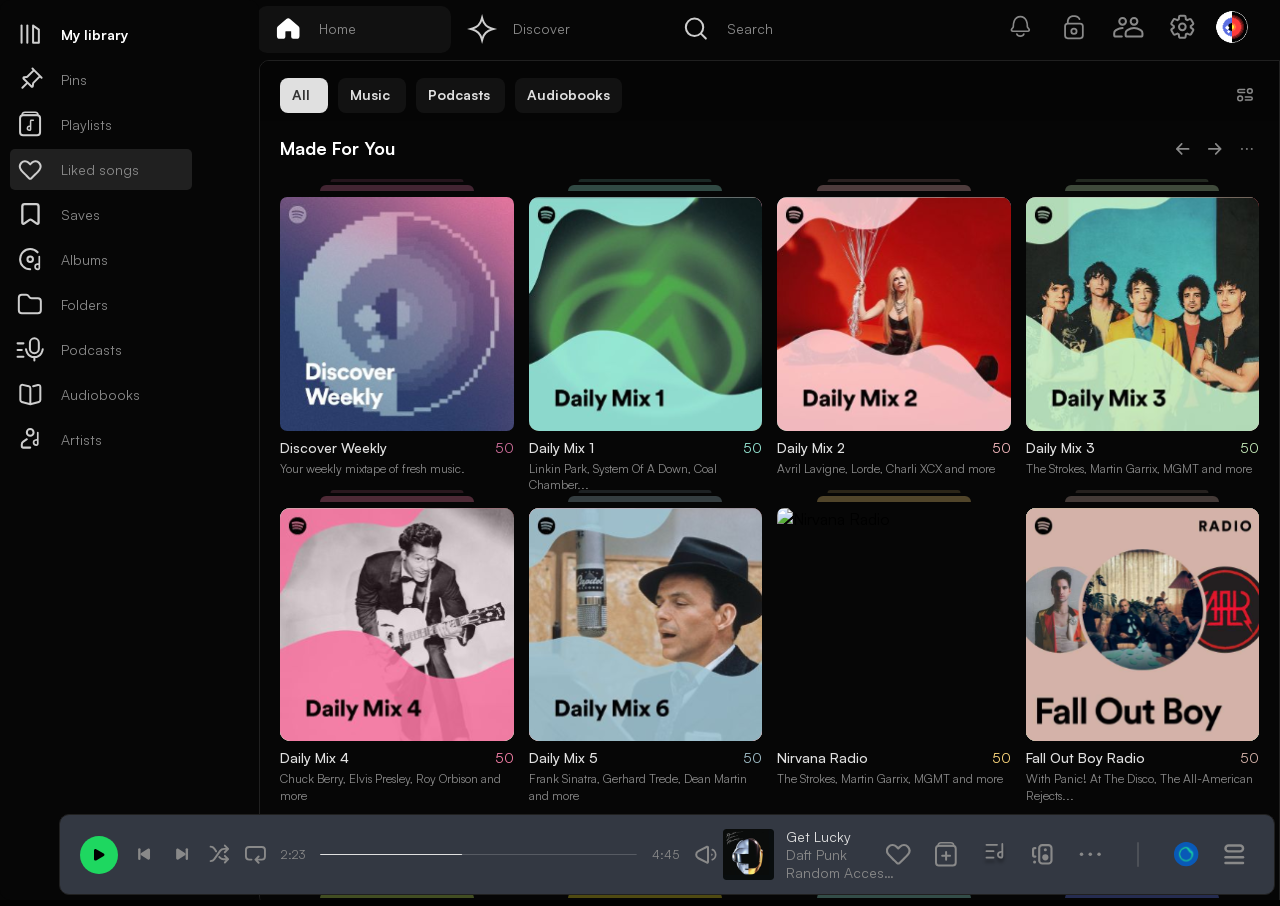
==== commit df6e0948: "Finished fixing errors occured during brench conflict, fix almost all important errors" ====
--- a/index.html
+++ b/index.html
@@ -160,10 +160,10 @@
 <main class="main-content">
   <section class="filters-section" aria-label="Content filters">
     <div class="filters">
-      <button class="filter filter--active filter--all" type="button">All</button>
-      <button class="filter filter--music" type="button">Music</button>
-      <button class="filter filter--podcasts" type="button">Podcasts</button>
-      <button class="filter filter--audiobooks" type="button">Audiobooks</button>
+      <button class="filter filter--active" type="button">All</button>
+      <button class="filter" type="button">Music</button>
+      <button class="filter" type="button">Podcasts</button>
+      <button class="filter" type="button">Audiobooks</button>
     </div>
 
     <div class="filters-layout-action">
@@ -260,7 +260,10 @@
             <img src="assets/icons/card-icons/arrow-left.svg" alt="Previous" />
           </button>
           <button class="catalogue-btn" type="button" aria-label="Next">
-            <img src="assets/icons/card-icons/arrow-right-top.svg" alt="Next" />
+            <img
+              src="assets/icons/card-icons/arrow-right-top.svg"
+              alt="Next"
+            />
           </button>
           <button class="catalogue-btn" type="button" aria-label="More options">
             <img src="assets/icons/card-icons/dots.svg" alt="More" />
@@ -269,7 +272,7 @@
       </div>
 
       <div class="catalogue-grid">
-        <article class="music-card music-card--pink">
+        <article class="music-card">
           <a href="#" class="music-card__link">
             <div class="music-card__image-wrap">
               <img
@@ -286,7 +289,7 @@
           </a>
         </article>
 
-        <article class="music-card music-card--mint">
+        <article class="music-card">
           <a href="#" class="music-card__link">
             <div class="music-card__image-wrap">
               <img
@@ -299,11 +302,13 @@
               <span class="music-card__type">Daily Mix 1</span>
               <span class="music-card__count">50</span>
             </div>
-            <p class="music-card__desc">Linkin Park, System Of A Down, Coal Chamber...</p>
-          </a>
-        </article>
-
-        <article class="music-card music-card--rose">
+            <p class="music-card__desc">
+              Linkin Park, System Of A Down, Coal Chamber...
+            </p>
+          </a>
+        </article>
+
+        <article class="music-card">
           <a href="#" class="music-card__link">
             <div class="music-card__image-wrap">
               <img
@@ -316,11 +321,13 @@
               <span class="music-card__type">Daily Mix 2</span>
               <span class="music-card__count">50</span>
             </div>
-            <p class="music-card__desc">Avril Lavigne, Lorde, Charli XCX and more</p>
-          </a>
-        </article>
-
-        <article class="music-card music-card--green">
+            <p class="music-card__desc">
+              Avril Lavigne, Lorde, Charli XCX and more
+            </p>
+          </a>
+        </article>
+
+        <article class="music-card">
           <a href="#" class="music-card__link">
             <div class="music-card__image-wrap">
               <img
@@ -333,11 +340,13 @@
               <span class="music-card__type">Daily Mix 3</span>
               <span class="music-card__count">50</span>
             </div>
-            <p class="music-card__desc">The Strokes, Martin Garrix, MGMT and more</p>
-          </a>
-        </article>
-
-        <article class="music-card music-card--hotpink">
+            <p class="music-card__desc">
+              The Strokes, Martin Garrix, MGMT and more
+            </p>
+          </a>
+        </article>
+
+        <article class="music-card">
           <a href="#" class="music-card__link">
             <div class="music-card__image-wrap">
               <img
@@ -350,11 +359,13 @@
               <span class="music-card__type">Daily Mix 4</span>
               <span class="music-card__count">50</span>
             </div>
-            <p class="music-card__desc">Chuck Berry, Elvis Presley, Roy Orbison and more</p>
-          </a>
-        </article>
-
-        <article class="music-card music-card--steel">
+            <p class="music-card__desc">
+              Chuck Berry, Elvis Presley, Roy Orbison and more
+            </p>
+          </a>
+        </article>
+
+        <article class="music-card">
           <a href="#" class="music-card__link">
             <div class="music-card__image-wrap">
               <img
@@ -367,11 +378,13 @@
               <span class="music-card__type">Daily Mix 5</span>
               <span class="music-card__count">50</span>
             </div>
-            <p class="music-card__desc">Frank Sinatra, Gerhard Trede, Dean Martin and more</p>
-          </a>
-        </article>
-
-        <article class="music-card music-card--yellow">
+            <p class="music-card__desc">
+              Frank Sinatra, Gerhard Trede, Dean Martin and more
+            </p>
+          </a>
+        </article>
+
+        <article class="music-card">
           <a href="#" class="music-card__link">
             <div class="music-card__image-wrap">
               <img
@@ -384,11 +397,13 @@
               <span class="music-card__type">Nirvana Radio</span>
               <span class="music-card__count">50</span>
             </div>
-            <p class="music-card__desc">The Strokes, Martin Garrix, MGMT and more</p>
-          </a>
-        </article>
-
-        <article class="music-card music-card--beige">
+            <p class="music-card__desc">
+              The Strokes, Martin Garrix, MGMT and more
+            </p>
+          </a>
+        </article>
+
+        <article class="music-card">
           <a href="#" class="music-card__link">
             <div class="music-card__image-wrap">
               <img
@@ -401,7 +416,9 @@
               <span class="music-card__type">Fall Out Boy Radio</span>
               <span class="music-card__count">50</span>
             </div>
-            <p class="music-card__desc">With Panic! At The Disco, The All-American Rejects...</p>
+            <p class="music-card__desc">
+              With Panic! At The Disco, The All-American Rejects...
+            </p>
           </a>
         </article>
       </div>
@@ -416,7 +433,10 @@
             <img src="assets/icons/card-icons/arrow-left.svg" alt="Previous" />
           </button>
           <button class="catalogue-btn" type="button" aria-label="Next">
-            <img src="assets/icons/card-icons/arrow-right-top.svg" alt="Next" />
+            <img
+              src="assets/icons/card-icons/arrow-right-top.svg"
+              alt="Next"
+            />
           </button>
           <button class="catalogue-btn" type="button" aria-label="More options">
             <img src="assets/icons/card-icons/dots.svg" alt="More" />
@@ -425,7 +445,7 @@
       </div>
 
       <div class="catalogue-grid">
-        <article class="mix-card mix-card--lime">
+        <article class="mix-card">
           <a href="#" class="mix-card__link">
             <div class="mix-card__image-wrap">
               <img
@@ -438,11 +458,13 @@
               <span class="mix-card__type">Rock Mix</span>
               <span class="mix-card__count">50</span>
             </div>
-            <p class="mix-card__desc">Red Hot Chili Peppers, R.E.M., Guns N’ Roses...</p>
-          </a>
-        </article>
-
-        <article class="mix-card mix-card--gold">
+            <p class="mix-card__desc">
+              Red Hot Chili Peppers, R.E.M., Guns N’ Roses...
+            </p>
+          </a>
+        </article>
+
+        <article class="mix-card">
           <a href="#" class="mix-card__link">
             <div class="mix-card__image-wrap">
               <img
@@ -455,11 +477,13 @@
               <span class="mix-card__type">Chill Mix</span>
               <span class="mix-card__count">50</span>
             </div>
-            <p class="mix-card__desc">MF DOOM, Daft Punk, The Chainsmokers, and more</p>
-          </a>
-        </article>
-
-        <article class="mix-card mix-card--cyan">
+            <p class="mix-card__desc">
+              MF DOOM, Daft Punk, The Chainsmokers, and more
+            </p>
+          </a>
+        </article>
+
+        <article class="mix-card">
           <a href="#" class="mix-card__link">
             <div class="mix-card__image-wrap">
               <img
@@ -472,11 +496,13 @@
               <span class="mix-card__type">Pop Mix</span>
               <span class="mix-card__count">50</span>
             </div>
-            <p class="mix-card__desc">Red Hot Chili Peppers, R.E.M., Guns N' Roses...</p>
-          </a>
-        </article>
-
-        <article class="mix-card mix-card--blue">
+            <p class="mix-card__desc">
+              Red Hot Chili Peppers, R.E.M., Guns N' Roses...
+            </p>
+          </a>
+        </article>
+
+        <article class="mix-card">
           <a href="#" class="mix-card__link">
             <div class="mix-card__image-wrap">
               <img
@@ -493,7 +519,7 @@
           </a>
         </article>
 
-        <article class="mix-card mix-card--blush">
+        <article class="mix-card">
           <a href="#" class="mix-card__link">
             <div class="mix-card__image-wrap">
               <img
@@ -506,11 +532,13 @@
               <span class="mix-card__type">Happy Mix</span>
               <span class="mix-card__count">50</span>
             </div>
-            <p class="mix-card__desc">The Turtles, Van Morrison, ABBA and more</p>
-          </a>
-        </article>
-
-        <article class="mix-card mix-card--orange">
+            <p class="mix-card__desc">
+              The Turtles, Van Morrison, ABBA and more
+            </p>
+          </a>
+        </article>
+
+        <article class="mix-card">
           <a href="#" class="mix-card__link">
             <div class="mix-card__image-wrap">
               <img
@@ -527,7 +555,7 @@
           </a>
         </article>
 
-        <article class="mix-card mix-card--teal">
+        <article class="mix-card">
           <a href="#" class="mix-card__link">
             <div class="mix-card__image-wrap">
               <img
@@ -540,11 +568,13 @@
               <span class="mix-card__type">Upbeat Mix</span>
               <span class="mix-card__count">50</span>
             </div>
-            <p class="mix-card__desc">Kylie Minogue, Charli XCX, Cage The Elephant and...</p>
-          </a>
-        </article>
-
-        <article class="mix-card mix-card--magenta">
+            <p class="mix-card__desc">
+              Kylie Minogue, Charli XCX, Cage The Elephant and...
+            </p>
+          </a>
+        </article>
+
+        <article class="mix-card">
           <a href="#" class="mix-card__link">
             <div class="mix-card__image-wrap">
               <img
@@ -557,7 +587,9 @@
               <span class="mix-card__type">60s Mix</span>
               <span class="mix-card__count">50</span>
             </div>
-            <p class="mix-card__desc">Chuck Berry, Skeeter David, Van Morrison and...</p>
+            <p class="mix-card__desc">
+              Chuck Berry, Skeeter David, Van Morrison and...
+            </p>
           </a>
         </article>
       </div>
@@ -572,7 +604,10 @@
             <img src="assets/icons/card-icons/arrow-left.svg" alt="Previous" />
           </button>
           <button class="catalogue-btn" type="button" aria-label="Next">
-            <img src="assets/icons/card-icons/arrow-right-top.svg" alt="Next" />
+            <img
+              src="assets/icons/card-icons/arrow-right-top.svg"
+              alt="Next"
+            />
           </button>
           <button class="catalogue-btn" type="button" aria-label="More options">
             <img src="assets/icons/card-icons/dots.svg" alt="More" />
@@ -614,6 +649,7 @@
     </section>
   </div>
 </main>
+
 
     <!-- footer player -->
     <!-- Ani -->
--- a/css/style.css
+++ b/css/style.css
@@ -69,12 +69,41 @@
   }
 }
 /* =========================
+   BASE
+   ========================= */
+html,
+body {
+  height: 100%;
+  margin: 0;
+  overflow: hidden;
+  background: #000;
+  font-family: "satoshi", sans-serif;
+}
+
+*,
+*::before,
+*::after {
+  box-sizing: border-box;
+}
+
+img {
+  display: block;
+  max-width: 100%;
+}
+
+button {
+  font: inherit;
+}
+
+/* =========================
    MAIN CONTENT
    ========================= */
 .main-content {
-  flex: 1;
-  width: 100%;
-  height: 100%;
+  position: relative;
+  margin-left: 259px;
+  margin-top: 60px;
+  width: calc(100% - 259px);
+  height: calc(100vh - 54px);
   min-width: 0;
   min-height: 0;
   display: flex;
@@ -131,16 +160,20 @@
   background: rgb(224, 224, 224);
   color: rgba(32, 32, 32, 0.9);
 }
-.filter--all {
+
+.filters button:nth-child(1) {
   width: 48px;
 }
-.filter--music {
+
+.filters button:nth-child(2) {
   width: 68px;
 }
-.filter--podcasts {
+
+.filters button:nth-child(3) {
   width: 89px;
 }
-.filter--audiobooks {
+
+.filters button:nth-child(4) {
   width: 107px;
 }
 
@@ -181,9 +214,10 @@
 /* =========================
    MOBILE SHORTCUTS
    ========================= */
-.mobile-shortcuts {
+.main-content .mobile-shortcuts {
   display: none;
 }
+
 .mobile-shortcuts__item {
   display: flex;
   align-items: center;
@@ -321,6 +355,7 @@
   transform: translateX(-50%);
   border-top-left-radius: 7.25px;
   border-top-right-radius: 7.25px;
+  background: rgba(206, 110, 154, 0.15);
   z-index: 1;
 }
 .music-card__image-wrap::after,
@@ -334,6 +369,7 @@
   transform: translateX(-50%);
   border-top-left-radius: 7.25px;
   border-top-right-radius: 7.25px;
+  background: rgba(206, 110, 154, 0.3);
   z-index: 2;
 }
 .music-card__image,
@@ -382,168 +418,206 @@
 }
 
 /* =========================
-   MUSIC CARD COLORS
+   MUSIC CARD TOP BAR COLORS
    ========================= */
-.music-card--pink .music-card__image-wrap::before {
+.catalogue .catalogue-grid > article:nth-child(1) .music-card__image-wrap::before {
   background: rgba(206, 110, 154, 0.15);
 }
-.music-card--pink .music-card__image-wrap::after {
+
+.catalogue .catalogue-grid > article:nth-child(1) .music-card__image-wrap::after {
   background: rgba(206, 110, 154, 0.3);
 }
-.music-card--pink .music-card__count {
+
+.catalogue .catalogue-grid > article:nth-child(2) .music-card__image-wrap::before {
+  background: rgba(149, 230, 211, 0.15);
+}
+
+.catalogue .catalogue-grid > article:nth-child(2) .music-card__image-wrap::after {
+  background: rgba(149, 230, 211, 0.3);
+}
+
+.catalogue .catalogue-grid > article:nth-child(3) .music-card__image-wrap::before {
+  background: rgba(244, 184, 189, 0.15);
+}
+
+.catalogue .catalogue-grid > article:nth-child(3) .music-card__image-wrap::after {
+  background: rgba(244, 184, 189, 0.3);
+}
+
+.catalogue .catalogue-grid > article:nth-child(4) .music-card__image-wrap::before {
+  background: rgba(195, 231, 183, 0.15);
+}
+
+.catalogue .catalogue-grid > article:nth-child(4) .music-card__image-wrap::after {
+  background: rgba(195, 231, 183, 0.3);
+}
+
+.catalogue .catalogue-grid > article:nth-child(5) .music-card__image-wrap::before {
+  background: rgba(243, 127, 166, 0.15);
+}
+
+.catalogue .catalogue-grid > article:nth-child(5) .music-card__image-wrap::after {
+  background: rgba(243, 127, 166, 0.3);
+}
+
+.catalogue .catalogue-grid > article:nth-child(6) .music-card__image-wrap::before {
+  background: rgba(160, 190, 200, 0.15);
+}
+
+.catalogue .catalogue-grid > article:nth-child(6) .music-card__image-wrap::after {
+  background: rgba(160, 190, 200, 0.3);
+}
+
+.catalogue .catalogue-grid > article:nth-child(7) .music-card__image-wrap::before {
+  background: rgba(253, 216, 125, 0.15);
+}
+
+.catalogue .catalogue-grid > article:nth-child(7) .music-card__image-wrap::after {
+  background: rgba(253, 216, 125, 0.3);
+}
+
+.catalogue .catalogue-grid > article:nth-child(8) .music-card__image-wrap::before {
+  background: rgba(212, 178, 169, 0.15);
+}
+
+.catalogue .catalogue-grid > article:nth-child(8) .music-card__image-wrap::after {
+  background: rgba(212, 178, 169, 0.3);
+}
+
+/* =========================
+   MIX CARD TOP BAR COLORS
+   ========================= */
+.catalogue .catalogue-grid > article:nth-child(1) .mix-card__image-wrap::before {
+  background: rgba(204, 246, 101, 0.15);
+}
+
+.catalogue .catalogue-grid > article:nth-child(1) .mix-card__image-wrap::after {
+  background: rgba(204, 246, 101, 0.3);
+}
+
+.catalogue .catalogue-grid > article:nth-child(2) .mix-card__image-wrap::before {
+  background: rgba(249, 231, 44, 0.15);
+}
+
+.catalogue .catalogue-grid > article:nth-child(2) .mix-card__image-wrap::after {
+  background: rgba(249, 231, 44, 0.3);
+}
+
+.catalogue .catalogue-grid > article:nth-child(3) .mix-card__image-wrap::before {
+  background: rgba(155, 240, 226, 0.15);
+}
+
+.catalogue .catalogue-grid > article:nth-child(3) .mix-card__image-wrap::after {
+  background: rgba(155, 240, 226, 0.3);
+}
+
+.catalogue .catalogue-grid > article:nth-child(4) .mix-card__image-wrap::before {
+  background: rgba(111, 134, 255, 0.15);
+}
+
+.catalogue .catalogue-grid > article:nth-child(4) .mix-card__image-wrap::after {
+  background: rgba(111, 134, 255, 0.3);
+}
+
+.catalogue .catalogue-grid > article:nth-child(5) .mix-card__image-wrap::before {
+  background: rgba(255, 203, 212, 0.15);
+}
+
+.catalogue .catalogue-grid > article:nth-child(5) .mix-card__image-wrap::after {
+  background: rgba(255, 203, 212, 0.3);
+}
+
+.catalogue .catalogue-grid > article:nth-child(6) .mix-card__image-wrap::before {
+  background: rgba(255, 198, 104, 0.15);
+}
+
+.catalogue .catalogue-grid > article:nth-child(6) .mix-card__image-wrap::after {
+  background: rgba(255, 198, 104, 0.3);
+}
+
+.catalogue .catalogue-grid > article:nth-child(7) .mix-card__image-wrap::before {
+  background: rgba(39, 133, 107, 0.15);
+}
+
+.catalogue .catalogue-grid > article:nth-child(7) .mix-card__image-wrap::after {
+  background: rgba(39, 133, 107, 0.3);
+}
+
+.catalogue .catalogue-grid > article:nth-child(8) .mix-card__image-wrap::before {
+  background: rgba(221, 19, 139, 0.15);
+}
+
+.catalogue .catalogue-grid > article:nth-child(8) .mix-card__image-wrap::after {
+  background: rgba(221, 19, 139, 0.3);
+}
+
+/* =========================
+   MUSIC CARD COUNT COLORS
+   ========================= */
+.catalogue .catalogue-grid > article:nth-child(1) .music-card__count {
   color: rgb(206, 110, 154);
 }
 
-.music-card--mint .music-card__image-wrap::before {
-  background: rgba(149, 230, 211, 0.15);
-}
-.music-card--mint .music-card__image-wrap::after {
-  background: rgba(149, 230, 211, 0.3);
-}
-.music-card--mint .music-card__count {
+.catalogue .catalogue-grid > article:nth-child(2) .music-card__count {
   color: rgb(149, 230, 211);
 }
 
-.music-card--rose .music-card__image-wrap::before {
-  background: rgba(244, 184, 189, 0.15);
-}
-.music-card--rose .music-card__image-wrap::after {
-  background: rgba(244, 184, 189, 0.3);
-}
-.music-card--rose .music-card__count {
+.catalogue .catalogue-grid > article:nth-child(3) .music-card__count {
   color: rgb(244, 184, 189);
 }
 
-.music-card--green .music-card__image-wrap::before {
-  background: rgba(195, 231, 183, 0.15);
-}
-.music-card--green .music-card__image-wrap::after {
-  background: rgba(195, 231, 183, 0.3);
-}
-.music-card--green .music-card__count {
+.catalogue .catalogue-grid > article:nth-child(4) .music-card__count {
   color: rgb(195, 231, 183);
 }
 
-.music-card--hotpink .music-card__image-wrap::before {
-  background: rgba(243, 127, 166, 0.15);
-}
-.music-card--hotpink .music-card__image-wrap::after {
-  background: rgba(243, 127, 166, 0.3);
-}
-.music-card--hotpink .music-card__count {
+.catalogue .catalogue-grid > article:nth-child(5) .music-card__count {
   color: rgb(243, 127, 166);
 }
 
-.music-card--steel .music-card__image-wrap::before {
-  background: rgba(160, 190, 200, 0.15);
-}
-.music-card--steel .music-card__image-wrap::after {
-  background: rgba(160, 190, 200, 0.3);
-}
-.music-card--steel .music-card__count {
+.catalogue .catalogue-grid > article:nth-child(6) .music-card__count {
   color: rgb(160, 190, 200);
 }
 
-.music-card--yellow .music-card__image-wrap::before {
-  background: rgba(253, 216, 125, 0.15);
-}
-.music-card--yellow .music-card__image-wrap::after {
-  background: rgba(253, 216, 125, 0.3);
-}
-.music-card--yellow .music-card__count {
+.catalogue .catalogue-grid > article:nth-child(7) .music-card__count {
   color: rgb(253, 216, 125);
 }
 
-.music-card--beige .music-card__image-wrap::before {
-  background: rgba(212, 178, 169, 0.15);
-}
-.music-card--beige .music-card__image-wrap::after {
-  background: rgba(212, 178, 169, 0.3);
-}
-.music-card--beige .music-card__count {
+.catalogue .catalogue-grid > article:nth-child(8) .music-card__count {
   color: rgb(212, 178, 169);
 }
 
 /* =========================
-   MIX CARD COLORS
+   MIX CARD COUNT COLORS
    ========================= */
-.mix-card--lime .mix-card__image-wrap::before {
-  background: rgba(204, 246, 101, 0.15);
-}
-.mix-card--lime .mix-card__image-wrap::after {
-  background: rgba(204, 246, 101, 0.3);
-}
-.mix-card--lime .mix-card__count {
+.catalogue .catalogue-grid > article:nth-child(1) .mix-card__count {
   color: rgb(204, 246, 101);
 }
 
-.mix-card--gold .mix-card__image-wrap::before {
-  background: rgba(249, 231, 44, 0.15);
-}
-.mix-card--gold .mix-card__image-wrap::after {
-  background: rgba(249, 231, 44, 0.3);
-}
-.mix-card--gold .mix-card__count {
+.catalogue .catalogue-grid > article:nth-child(2) .mix-card__count {
   color: rgb(249, 231, 44);
 }
 
-.mix-card--cyan .mix-card__image-wrap::before {
-  background: rgba(155, 240, 226, 0.15);
-}
-.mix-card--cyan .mix-card__image-wrap::after {
-  background: rgba(155, 240, 226, 0.3);
-}
-.mix-card--cyan .mix-card__count {
+.catalogue .catalogue-grid > article:nth-child(3) .mix-card__count {
   color: rgb(155, 240, 226);
 }
 
-.mix-card--blue .mix-card__image-wrap::before {
-  background: rgba(111, 134, 255, 0.15);
-}
-.mix-card--blue .mix-card__image-wrap::after {
-  background: rgba(111, 134, 255, 0.3);
-}
-.mix-card--blue .mix-card__count {
+.catalogue .catalogue-grid > article:nth-child(4) .mix-card__count {
   color: rgb(111, 134, 255);
 }
 
-.mix-card--blush .mix-card__image-wrap::before {
-  background: rgba(255, 203, 212, 0.15);
-}
-.mix-card--blush .mix-card__image-wrap::after {
-  background: rgba(255, 203, 212, 0.3);
-}
-.mix-card--blush .mix-card__count {
+.catalogue .catalogue-grid > article:nth-child(5) .mix-card__count {
   color: rgb(255, 203, 212);
 }
 
-.mix-card--orange .mix-card__image-wrap::before {
-  background: rgba(255, 198, 104, 0.15);
-}
-.mix-card--orange .mix-card__image-wrap::after {
-  background: rgba(255, 198, 104, 0.3);
-}
-.mix-card--orange .mix-card__count {
+.catalogue .catalogue-grid > article:nth-child(6) .mix-card__count {
   color: rgb(255, 198, 104);
 }
 
-.mix-card--teal .mix-card__image-wrap::before {
-  background: rgba(39, 133, 107, 0.15);
-}
-.mix-card--teal .mix-card__image-wrap::after {
-  background: rgba(39, 133, 107, 0.3);
-}
-.mix-card--teal .mix-card__count {
+.catalogue .catalogue-grid > article:nth-child(7) .mix-card__count {
   color: rgb(39, 133, 107);
 }
 
-.mix-card--magenta .mix-card__image-wrap::before {
-  background: rgba(221, 19, 139, 0.15);
-}
-.mix-card--magenta .mix-card__image-wrap::after {
-  background: rgba(221, 19, 139, 0.3);
-}
-.mix-card--magenta .mix-card__count {
+.catalogue .catalogue-grid > article:nth-child(8) .mix-card__count {
   color: rgb(221, 19, 139);
 }
 
@@ -559,6 +633,8 @@
 }
 
 .catalogue-artists .catalogue-title {
+  width: 210px;
+  height: 27px;
   color: rgb(224, 224, 224);
   font-size: 20px;
   font-weight: 700;
@@ -579,7 +655,7 @@
 }
 
 /* =========================
-   ARTIST CARD
+   ARTIST CARD (crop container)
    ========================= */
 .artist-card {
   position: relative;
@@ -589,7 +665,7 @@
 }
 
 /* =========================
-   ARTIST CARD LINK
+   LINK
    ========================= */
 .artist-card__link {
   display: block;
@@ -599,7 +675,7 @@
 }
 
 /* =========================
-   ARTIST CARD IMAGE
+   IMAGE (circle)
    ========================= */
 .artist-card__image {
   width: 170px;
@@ -624,32 +700,46 @@
    MOBILE
    ========================= */
 @media (max-width: 768px) {
+  html,
+  body {
+    overflow: hidden;
+  }
   .main-content {
-    background: #090909;
+    margin-left: 0;
+    width: 100%;
     border: none;
     border-radius: 0;
+    background: #090909;
+  }
+  .filters {
+    display: flex;
+    justify-content: flex-start;
+    gap: 8px;
   }
   .filter--active {
     display: none;
   }
   .filters-section {
-    padding: 8px 12px 0;
+    padding: 1px 1px 0;
   }
   .content-wrapper {
     gap: 36px;
     padding: 10px 12px 120px;
   }
-  .mobile-shortcuts {
+  .main-content .mobile-shortcuts {
     display: grid;
     grid-template-columns: repeat(2, 1fr);
     gap: 10px;
+    padding: 0 3px;
   }
   .catalogue {
     gap: 10px;
   }
   .catalogue-title {
-    padding: 30px 15px;
-    font-size: 27px;
+    font-size: 18px;
+    line-height: 1.2;
+    width: auto;
+    height: auto;
   }
   .catalogue-actions .catalogue-btn:not(:last-child) {
     display: none;
@@ -700,19 +790,17 @@
   }
   .music-card__type,
   .mix-card__type {
-    font-size: 12px;
-    font-weight: 500;
+    font-size: 15px;
+    font-weight: 600;
   }
   .music-card__count,
   .mix-card__count {
-    font-size: 12px;
-    font-weight: 400;
+    font-size: 14px;
   }
   .music-card__desc,
   .mix-card__desc {
     margin-top: 4px;
-    font-size: 10px;
-    font-weight: 400;
+    font-size: 12px;
   }
   .catalogue-artists {
     display: block;
@@ -757,7 +845,7 @@
   position: fixed;
   height: 54px;
   top: 0;
-  left: 259px;
+  left: 225px;
   right: 0;
   z-index: 2;
 }
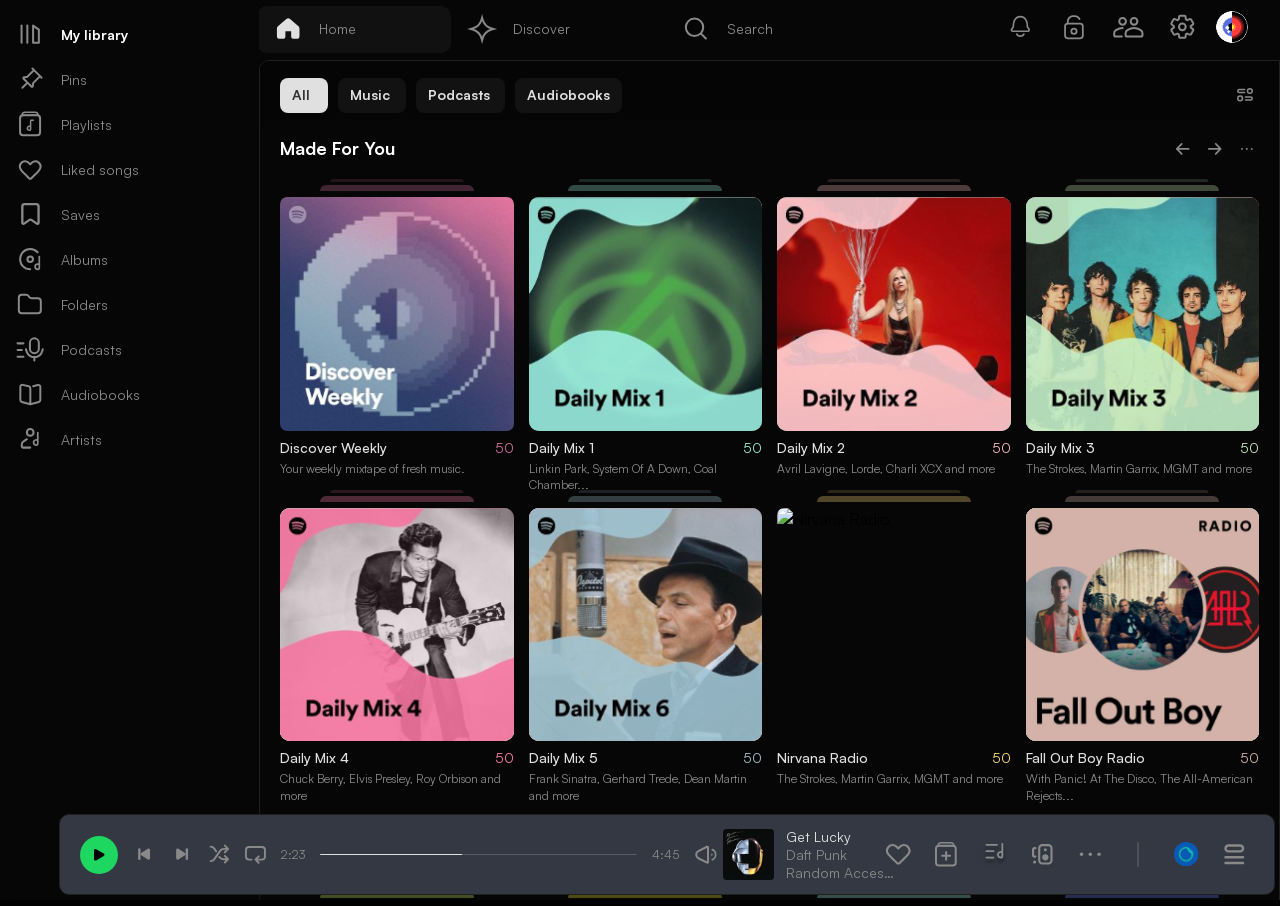
==== commit 474de6e9: "not final changes in some files" ====
--- a/index.html
+++ b/index.html
@@ -121,7 +121,7 @@
                         <span>Playlists</span>
                     </li>
                     <li>
-                        <a class="liked-songs" href="liked-library.html">
+                        <a href="liked-library.html">
                             <img src="assets/icons/heart.svg" alt="heart" />
                             <span>Liked songs</span>
                         </a>
@@ -690,7 +690,6 @@
 
         <!--Player center section-->
         <section class="player-center">
-            <div class="progress-container">
                 <div class="mini-track">
                     <img src="./assets/icons/player-icons/player-album-icon.svg" alt="Get Lucky Cover"
                         class="mini-track__img" />
@@ -704,8 +703,7 @@
                         <p class="mini-track__artist">Daft Punk</p>
                         <p class="mini-track__album">Random Access Memories</p>
                     </div>
-                </div>
-            </div>
+                </div>   
         </section>
 
         <!--Player right section-->
--- a/css/style.css
+++ b/css/style.css
@@ -13,6 +13,18 @@
 /* =====================
    Hide Elements Mixin
    ===================== */
+/* =====================
+   Flex Center Mixin
+   ===================== */
+/* =====================
+   Image Brightness
+   ===================== */
+/* =====================
+   Exact Transition Mixin
+   ===================== */
+/* =====================
+   Exact Letter Spacing Mixin
+   ===================== */
 .responsive-nav {
   display: none;
 }
@@ -62,7 +74,7 @@
   }
   .responsive-nav p {
     color: #898989;
-    font-family: "Satoshi";
+    font-family: "satoshi", sans-serif;
     font-size: 12px;
     letter-spacing: 3%;
     margin: 0;
@@ -839,7 +851,7 @@
   display: flex;
   justify-content: space-between;
   align-items: center;
-  font-family: "Satoshi";
+  font-family: "satoshi", sans-serif;
   font-weight: 400;
   font-size: 14px;
   position: fixed;
@@ -852,9 +864,9 @@
 
 .nav-list {
   display: flex;
+  justify-content: center;
+  align-items: center;
   color: #898989;
-  justify-content: center;
-  align-items: center;
   margin-top: 4px;
 }
 
@@ -864,16 +876,17 @@
 
 .nav-item a {
   display: flex;
-  align-items: center;
   justify-content: center;
+  align-items: center;
   gap: 10px;
+  letter-spacing: 3%;
   letter-spacing: 3%;
 }
 .nav-item a:hover {
   color: #e0e0e0;
   transition: 0.3s ease;
 }
-.nav-item a img {
+.nav-item a img img {
   filter: brightness(1.5);
 }
 
@@ -911,6 +924,7 @@
   width: 95%;
   max-width: 1491px;
   background-color: #333842;
+  transition: background-color 0.3s linear;
   border-radius: 10px;
   border: 1px solid #202020;
   padding: 0 20px 0 20px;
@@ -922,6 +936,9 @@
   margin-bottom: 5px;
   margin-right: 5px;
   z-index: 1000;
+}
+.footer-player.is-playing {
+  background-color: rgb(62.1153846154, 68.2051282051, 80.3846153846);
 }
 .footer-player .player-left {
   display: flex;
@@ -1093,8 +1110,6 @@
     background-repeat: no-repeat;
     background-position: center;
     background-size: contain;
-    width: 20px;
-    height: 20px;
     color: #898989;
   }
   .footer-player .player-center {
@@ -1157,7 +1172,7 @@
   color: #898989;
   border-bottom-left-radius: 10px;
   border-bottom-right-radius: 2px;
-  font-family: "satoshi";
+  font-family: "satoshi", sans-serif;
   position: fixed;
   top: 0;
   left: 0;
@@ -1179,7 +1194,7 @@
   color: #e0e0e0;
   transition: 0.3s ease;
 }
-.library-list li img {
+.library-list li img img {
   filter: brightness(1.5);
 }
 
@@ -1236,9 +1251,8 @@
   border-radius: 32px;
   white-space: nowrap;
   cursor: pointer;
-  transition: all 0.3s linear;
+  transition: all 0.2s linear;
   font-family: "satoshi", sans-serif;
-  font-size: 14px;
   border-radius: 10px;
   gap: 15px;
 }
@@ -1371,9 +1385,8 @@
   border-radius: 32px;
   white-space: nowrap;
   cursor: pointer;
-  transition: all 0.3s linear;
+  transition: all 0.2s linear;
   font-family: "satoshi", sans-serif;
-  font-size: 14px;
   border-radius: 10px;
 }
 main .discover-wrapper .buttons-for-discover ul li.music-active {
@@ -1547,7 +1560,7 @@
 }
 .main-wrapper {
   width: 100%;
-  max-width: 1500px;
+  max-width: 1920px;
   margin: 0;
   padding: 0 10px;
 }
@@ -1567,11 +1580,12 @@
 }
 
 .menu-button-library-liked {
+  display: flex;
+  justify-content: flex-start;
+  align-items: center;
+  gap: 16px;
   padding: 20px;
-  display: flex;
   list-style: none;
-  align-items: center;
-  gap: 16px;
   width: 100%;
 }
 .menu-button-library-liked .filters {
@@ -1586,14 +1600,18 @@
 .menu-button-library-liked .liked-add-icon img {
   width: 40px;
   height: 40px;
+  min-width: 40px;
+  border-radius: 0;
+  object-fit: cover;
   opacity: 0.7;
-  transition: opacity 0.2s;
+  transition: 0.3s ease;
 }
 .menu-button-library-liked .liked-add-icon img:hover {
   opacity: 1;
 }
 .menu-button-library-liked li:not(.liked-add-icon) {
   display: flex;
+  justify-content: flex-start;
   align-items: center;
   cursor: pointer;
 }
@@ -1615,40 +1633,41 @@
   margin-left: 30px;
   border-collapse: collapse;
   table-layout: fixed;
-  color: #b3b3b3;
+  color: #898989;
   font-family: "satoshi", sans-serif;
+  font-size: 14px;
 }
 .song-table .col-num {
   width: 42px;
   text-align: center;
 }
-.song-table .col-title {
-  width: 40%;
+.song-table .col-title, .song-table .col-album {
   font-size: 14px;
   font-weight: 400;
   color: #898989;
 }
+.song-table .col-title {
+  width: 40%;
+}
 .song-table .col-album {
   width: 35%;
+}
+.song-table .col-duration {
+  display: flex;
+  align-items: center;
+  justify-content: start;
+  gap: 50px;
+  width: 150px;
   font-size: 14px;
   font-weight: 400;
   color: #898989;
 }
-.song-table .col-duration {
-  width: 150px;
-  text-align: left;
-  display: flex;
-  flex-direction: row;
-  align-items: center;
-  justify-content: start;
-  gap: 50px;
-  font-size: 14px;
-  font-weight: 400;
-  color: #898989;
-}
 .song-table .col-duration img {
   width: 40px;
   height: 40px;
+  min-width: 40px;
+  border-radius: 0;
+  object-fit: cover;
 }
 .song-table thead tr {
   padding-bottom: 10px;
@@ -1665,14 +1684,17 @@
   color: #898989;
 }
 .song-table tbody tr {
-  transition: background-color 0.2s ease;
+  transition: background-color 0.2s linear;
 }
 .song-table tbody tr:hover {
   background-color: rgba(255, 255, 255, 0.1);
-  color: #fff;
-}
-.song-table tbody tr:hover .song-info h3 {
-  color: #fff;
+  color: #e0e0e0;
+}
+.song-table tbody tr:hover h3 {
+  color: #e0e0e0;
+}
+.song-table tbody tr:hover {
+  background-color: rgba(255, 255, 255, 0.1);
 }
 .song-table tbody td {
   padding: 10px 0;
@@ -1681,17 +1703,22 @@
 
 .title-content {
   display: flex;
+  justify-content: flex-start;
   align-items: center;
   gap: 12px;
 }
 .title-content img {
   width: 40px;
   height: 40px;
+  min-width: 40px;
   border-radius: 3px;
   object-fit: cover;
 }
 .title-content .song-info {
   display: flex;
+  justify-content: center;
+  align-items: flex-start;
+  gap: 0;
   flex-direction: column;
 }
 .title-content .song-info h3 {
@@ -1725,7 +1752,6 @@
   display: inline-block;
   min-width: 35px;
   color: #898989;
-  text-decoration: none;
   font-size: 14px;
   font-weight: 400;
 }
@@ -1734,16 +1760,22 @@
   vertical-align: middle;
 }
 
+/* ============================
+   RESPONSIVE (Using Variables)
+   ============================ */
 @media (max-width: 768px) {
   body {
     display: flex;
+    justify-content: center;
+    align-items: stretch;
+    gap: 0;
     flex-direction: column;
   }
   .sidebar {
     display: none;
   }
   .menu-button-library-liked {
-    display: none !important;
+    display: none;
   }
   .main-wrapper {
     padding: 0 10px;
@@ -1754,10 +1786,10 @@
     width: 100%;
     table-layout: auto;
   }
-  .song-table .col-num,
-  .song-table .col-album,
-  .song-table thead th.col-num,
-  .song-table thead th.col-album {
+  .song-table .col-num, .song-table .col-album {
+    display: none;
+  }
+  .song-table thead th.col-num, .song-table thead th.col-album {
     display: none;
   }
   .song-table .col-duration {
@@ -1772,12 +1804,15 @@
   .song-table .col-duration img {
     width: 20px;
     height: 20px;
+    min-width: 20px;
+    border-radius: 0;
+    object-fit: cover;
   }
   .song-table .col-title {
     width: auto;
   }
   .navigation {
-    gap: 10px;
+    gap: 20px;
     font-size: 12px;
   }
   .top-buttons {
@@ -1810,14 +1845,4 @@
   display: block;
 }
 
-button {
-  border: none;
-  background: none;
-  cursor: pointer;
-}
-
-.main-layout {
-  overflow: hidden;
-}
-
 /*# sourceMappingURL=style.css.map */
